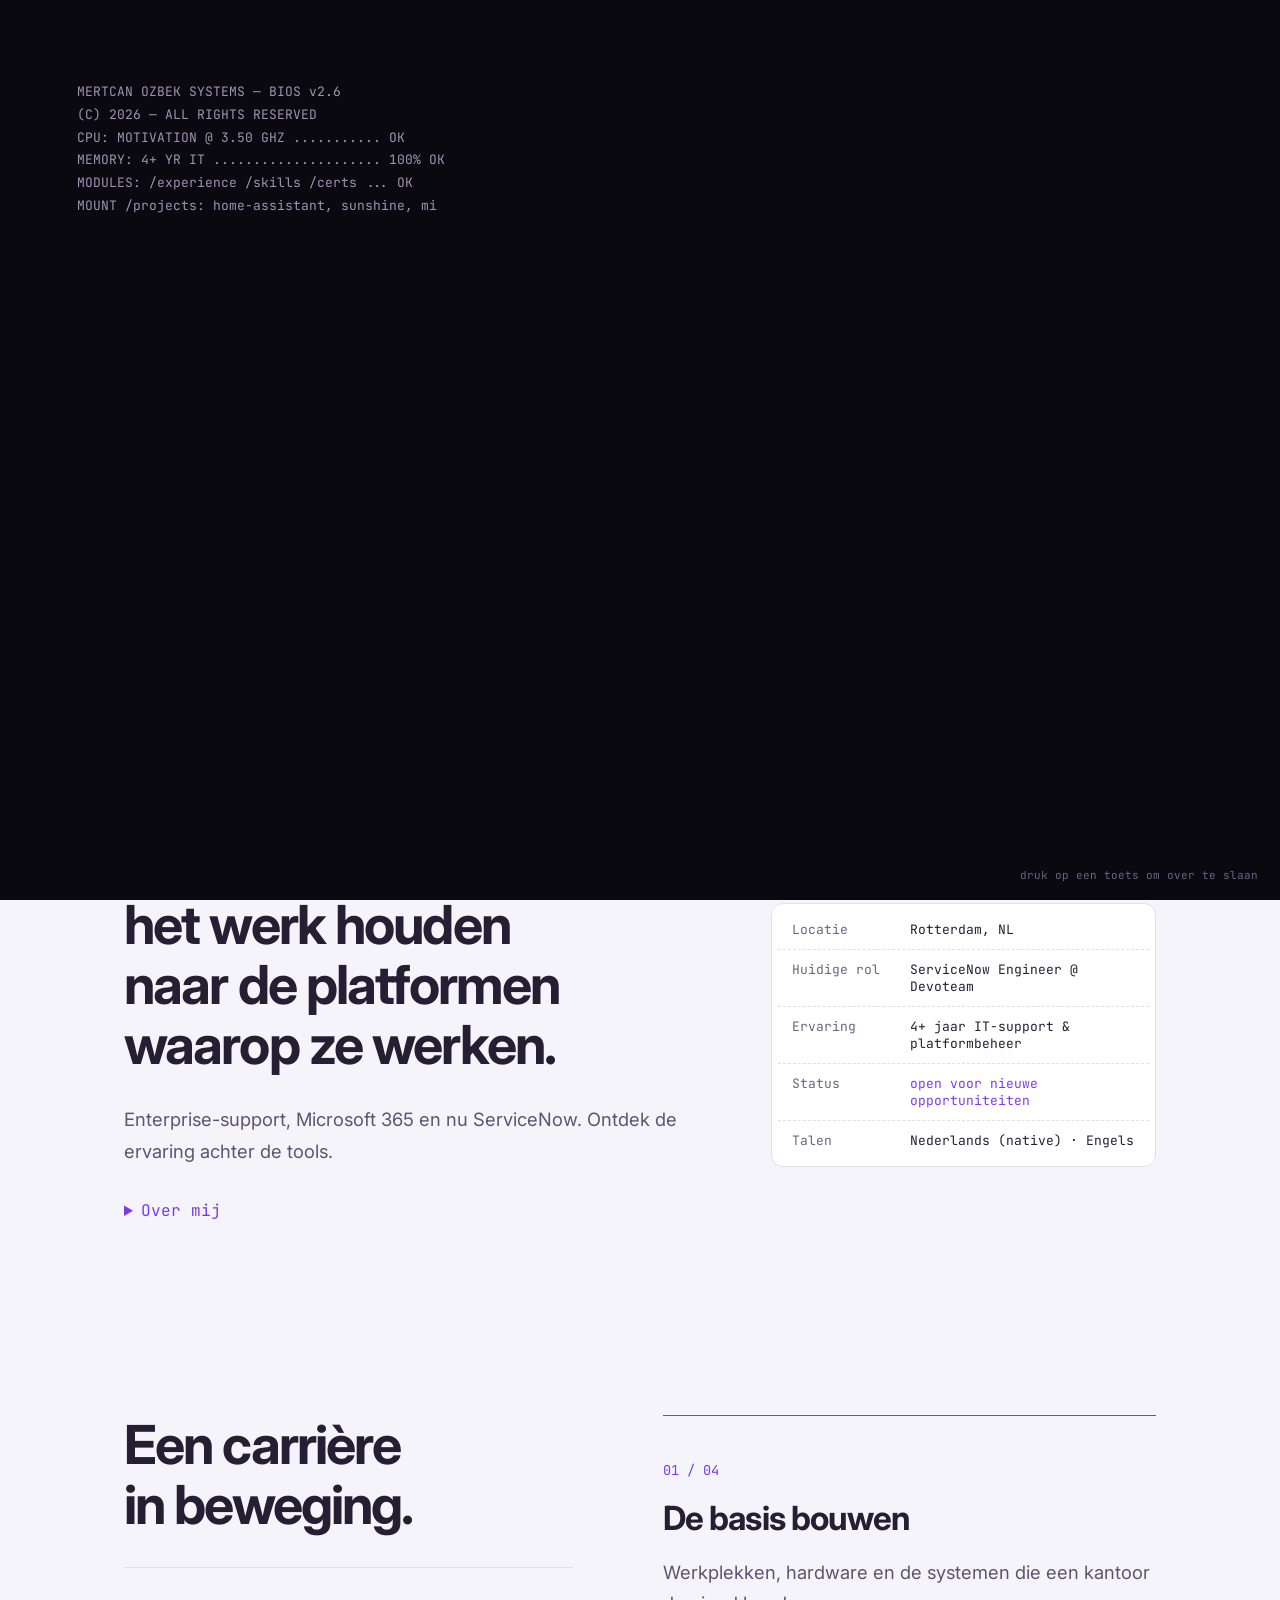
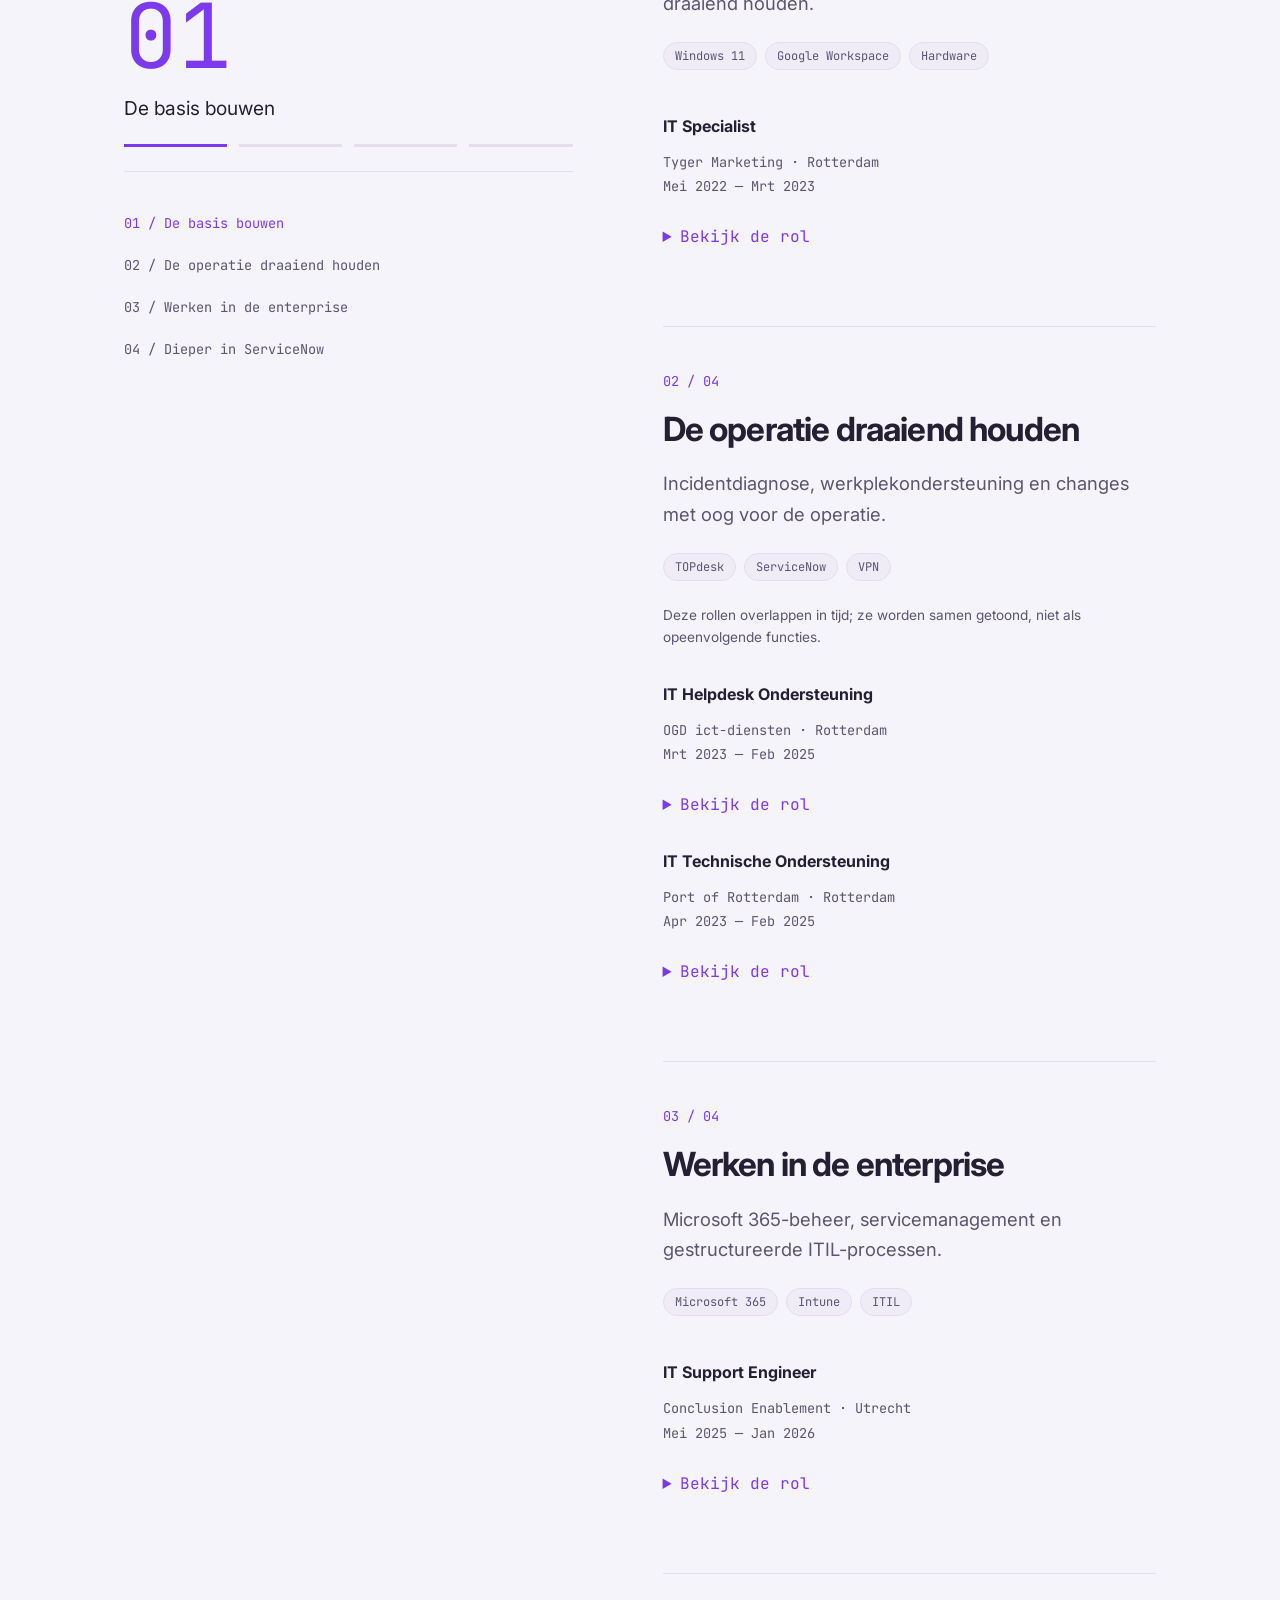
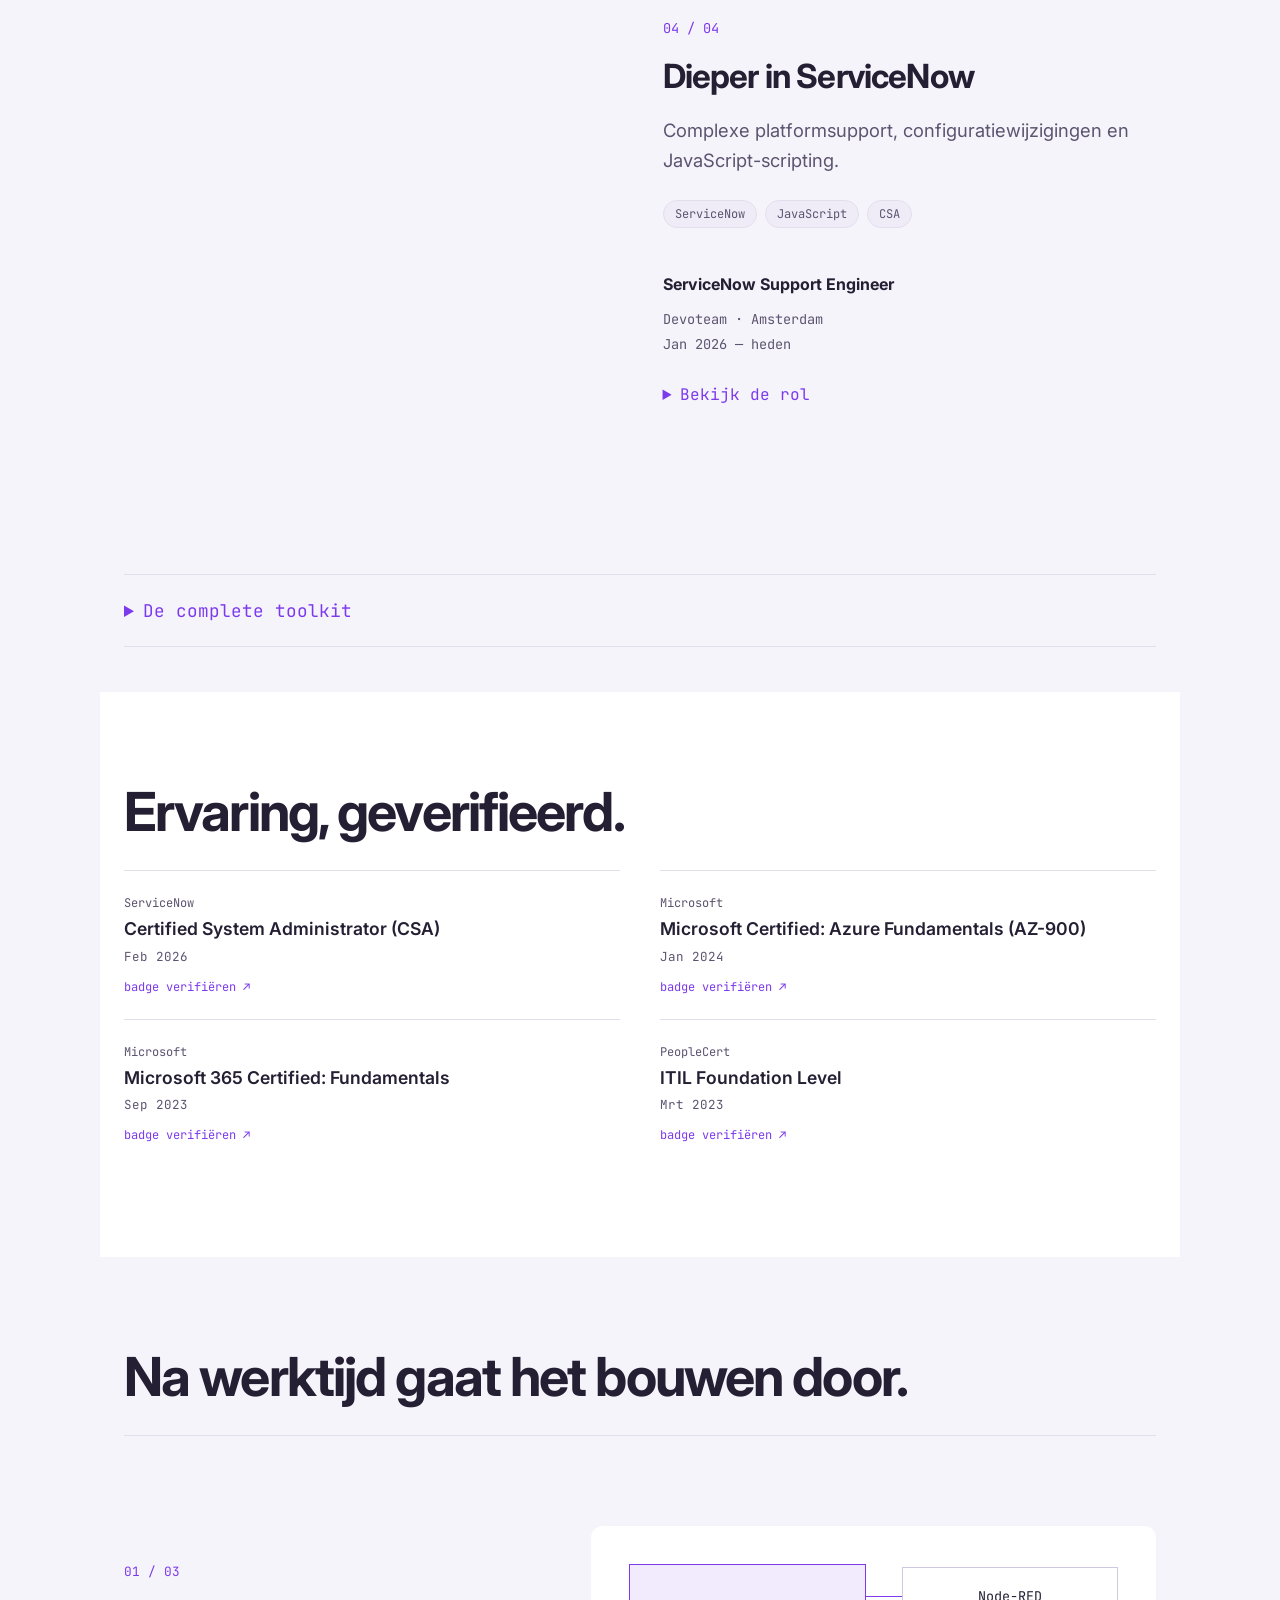
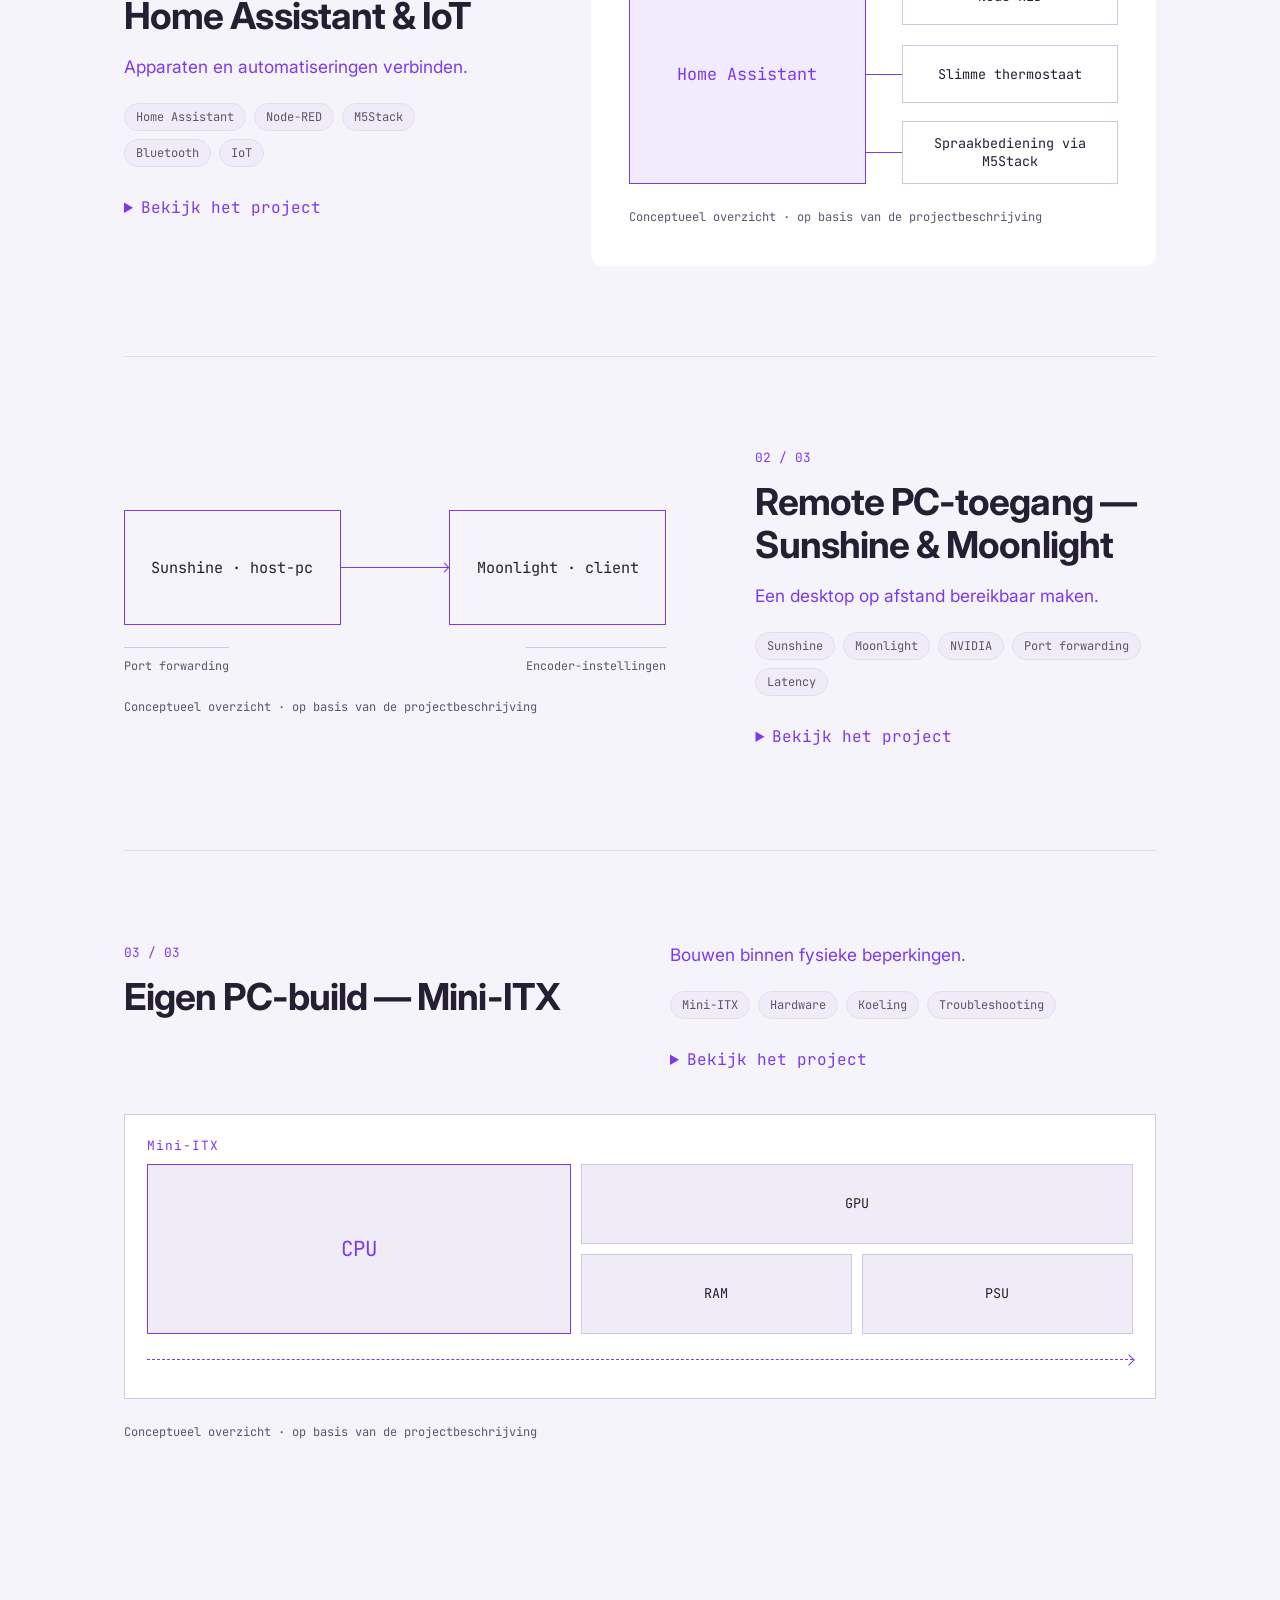
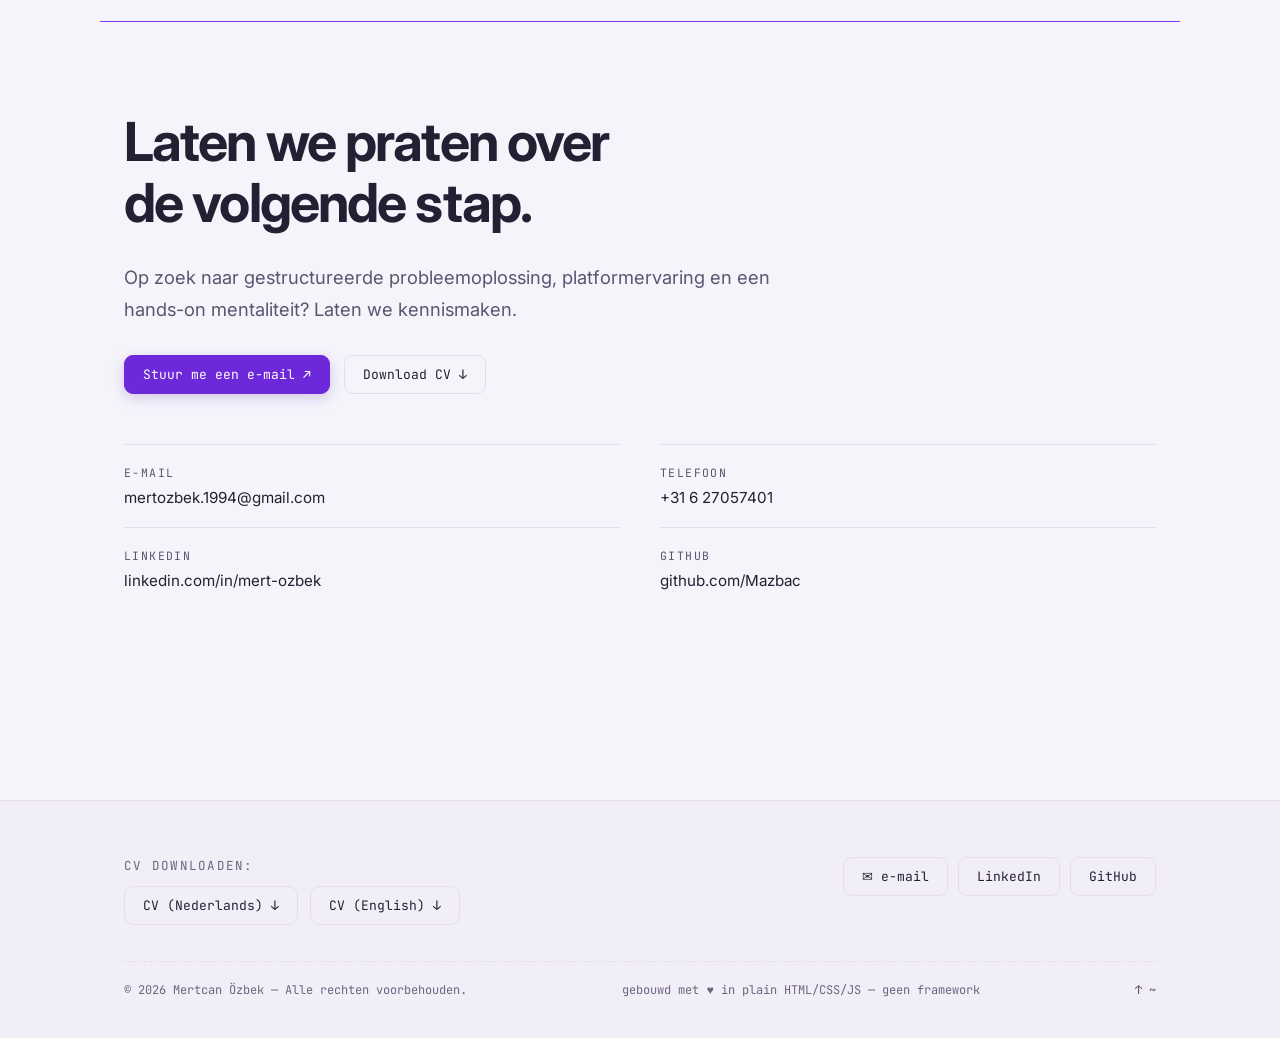
==== index.html @ 25288d9c "Add bilingual light and dark appearance toggle" ====
<!DOCTYPE html>
<html lang="nl">
<head>
  <meta charset="UTF-8">
  <meta name="viewport" content="width=device-width, initial-scale=1.0">
  <title>Mertcan Özbek — ICT Professional &amp; ServiceNow Engineer</title>
  <meta name="description" content="Portfolio van Mertcan Özbek: ICT professional met ervaring in enterprise Microsoft 365, ServiceNow en ITIL.">
  <meta name="theme-color" content="#0a0910">
  <script>
    (() => {
      let saved;
      try { saved = localStorage.getItem('portfolio-theme'); } catch (_) { /* storage may be unavailable */ }
      const media = window.matchMedia('(prefers-color-scheme: light)');
      const theme = saved === 'light' || saved === 'dark' ? saved : media.matches ? 'light' : 'dark';
      document.documentElement.dataset.theme = theme;
      document.querySelector('meta[name="theme-color"]').content = theme === 'light' ? '#f6f4fb' : '#0a0910';
    })();
  </script>
  <meta property="og:title" content="Mertcan Özbek — ICT Professional &amp; ServiceNow Engineer">
  <meta property="og:description" content="Portfolio van Mertcan Özbek: ICT professional met ervaring in enterprise Microsoft 365, ServiceNow en ITIL.">
  <meta property="og:type" content="website">
  <link rel="icon" href="data:image/svg+xml,%3Csvg xmlns='http://www.w3.org/2000/svg' viewBox='0 0 64 64'%3E%3Crect width='64' height='64' rx='12' fill='%230a0910'/%3E%3Ctext x='10' y='44' font-family='monospace' font-size='30' fill='%23a78bfa'%3E&gt;_%3C/text%3E%3C/svg%3E">
  <link rel="preconnect" href="https://fonts.googleapis.com">
  <link rel="preconnect" href="https://fonts.gstatic.com" crossorigin>
  <link href="https://fonts.googleapis.com/css2?family=Inter:wght@400;500;600;700;800&family=JetBrains+Mono:wght@400;500;700&display=swap" rel="stylesheet">
  <link rel="stylesheet" href="css/styles.css">
  <link rel="stylesheet" href="css/journey.css">
</head>
<body>

  <!-- boot sequence overlay -->
  <div class="boot" id="boot" aria-hidden="true">
    <div class="boot-inner">
      <div class="boot-log" id="bootLog"></div>
      <div class="boot-finale" id="bootFinale">
        <div class="boot-name">MERTCAN ÖZBEK</div>
        <div class="boot-granted">ACCESS GRANTED ✓</div>
      </div>
    </div>
    <div class="boot-skip" id="bootSkip"></div>
  </div>

  <!-- mobile menu overlay -->
  <div class="mobile-menu" id="mobileMenu" aria-hidden="true">
    <div class="mm-panel" role="dialog" aria-modal="true" aria-label="Menu">
      <nav class="mm-links" id="mmLinks"></nav>
    </div>
  </div>

  <canvas class="matrix-canvas" id="matrixCanvas" aria-hidden="true"></canvas>
  <div class="crt-overlay" aria-hidden="true"></div>

  <header class="nav" id="nav">
    <button class="menu-btn" id="menuBtn" type="button" aria-label="Menu" aria-expanded="false" aria-controls="mobileMenu">
      <span class="menu-icon" aria-hidden="true"><span class="mid"></span></span>
    </button>
    <a class="logo" href="#top"><span class="prompt">&gt;_</span><span class="logo-text">mertcan@portfolio</span></a>
    <nav class="nav-links" aria-label="Hoofdnavigatie">
      <a href="#about" data-i18n="nav.about"></a>
      <a href="#experience" data-i18n="nav.experience"></a>
      <a href="#skills" data-i18n="nav.skills"></a>
      <a href="#certifications" data-i18n="nav.certs"></a>
      <a href="#projects" data-i18n="nav.projects"></a>
      <a href="#contact" data-i18n="nav.contact"></a>
    </nav>
    <button class="lang-toggle" id="langToggle" type="button" aria-label="Wissel taal / Switch language">
      <span data-lang="nl">NL</span><span class="sep">/</span><span data-lang="en">EN</span>
    </button>
    <a class="btn nav-cv" href="cv/Mertcan-Ozbek-CV-NL.pdf" data-cv-auto download>
      <span data-i18n="nav.cv"></span>
    </a>
    <button class="theme-toggle" id="themeToggle" type="button" aria-label="Schakel naar lichte modus" aria-pressed="false" title="Schakel naar lichte modus">
      <svg class="theme-icon theme-sun" viewBox="0 0 24 24" fill="none" stroke="currentColor" stroke-width="1.8" stroke-linecap="round" stroke-linejoin="round" aria-hidden="true"><circle cx="12" cy="12" r="4"/><path d="M12 2v2m0 16v2M4.93 4.93l1.42 1.42m11.3 11.3 1.42 1.42M2 12h2m16 0h2M4.93 19.07l1.42-1.42m11.3-11.3 1.42-1.42"/></svg>
      <svg class="theme-icon theme-moon" viewBox="0 0 24 24" fill="none" stroke="currentColor" stroke-width="1.8" stroke-linecap="round" stroke-linejoin="round" aria-hidden="true"><path d="M20.5 13.1A8.5 8.5 0 0 1 10.9 3.5 8.5 8.5 0 1 0 20.5 13.1Z"/></svg>
    </button>
  </header>

  <main id="top">

    <!-- ================= HERO ================= -->
    <section class="hero" aria-label="Introductie">
      <div class="terminal">
        <div class="terminal-bar">
          <span class="dot red"></span>
          <span class="dot yellow"></span>
          <span class="dot green"></span>
          <span class="terminal-title">mertcan@portfolio: ~</span>
        </div>
        <div class="terminal-body" id="terminalBody">
          <div class="terminal-output" id="terminalOutput" role="log"></div>
          <div class="terminal-input-line">
            <span class="t-prompt">$</span>
            <input id="terminalInput" type="text" autocomplete="off" autocapitalize="off" spellcheck="false" aria-label="Terminal input" disabled>
          </div>
        </div>
      </div>

      <div class="hero-side">
        <figure class="photo-card">
          <img id="headshotImg" src="assets/headshot.jpg" alt="Portret van Mertcan Özbek">
          <figcaption>
            <span>~/assets/mertcan.jpg</span>
            <span class="t-accent">● online</span>
          </figcaption>
        </figure>
      </div>
    </section>

    <section class="hero-intro">
      <h1 class="glitch" data-text="Mertcan Özbek">Mertcan Özbek</h1>
      <p class="subtitle"><span id="typedRole"></span><span class="caret" aria-hidden="true">▌</span></p>
      <div class="hero-actions">
        <a class="btn btn-primary" href="cv/Mertcan-Ozbek-CV-NL.pdf" data-cv-auto download>
          <span data-i18n="hero.actions.cv"></span> ↓
        </a>
        <a class="btn" href="#contact"><span data-i18n="hero.actions.contact"></span></a>
        <a class="btn" href="https://www.linkedin.com/in/mert-ozbek" target="_blank" rel="noopener">LinkedIn</a>
        <a class="btn" href="https://github.com/Mazbac" target="_blank" rel="noopener">GitHub</a>
      </div>
    </section>

    <!-- ================= ABOUT ================= -->
    <section class="sec" id="about">
      <h2 class="sec-title">
        <span class="sec-num">01</span><span class="sec-slash">//</span>
        <span data-i18n="sec.about"></span>
      </h2>
      <div class="about-grid" id="aboutBody"></div>
    </section>

    <!-- ================= EXPERIENCE ================= -->
    <section class="sec" id="experience">
      <h2 class="sec-title">
        <span class="sec-num">02</span><span class="sec-slash">//</span>
        <span data-i18n="sec.experience"></span>
      </h2>
      <div class="timeline" id="timeline"></div>
    </section>

    <!-- ================= SKILLS ================= -->
    <section class="sec" id="skills">
      <h2 class="sec-title">
        <span class="sec-num">03</span><span class="sec-slash">//</span>
        <span data-i18n="sec.skills"></span>
      </h2>
      <div class="skills-grid" id="skillsGrid"></div>
    </section>

    <!-- ================= CERTIFICATIONS ================= -->
    <section class="sec" id="certifications">
      <h2 class="sec-title">
        <span class="sec-num">04</span><span class="sec-slash">//</span>
        <span data-i18n="sec.certs"></span>
      </h2>
      <div class="cert-grid" id="certGrid"></div>
    </section>

    <!-- ================= PROJECTS ================= -->
    <section class="sec" id="projects">
      <h2 class="sec-title">
        <span class="sec-num">05</span><span class="sec-slash">//</span>
        <span data-i18n="sec.projects"></span>
      </h2>
      <div class="project-grid" id="projectGrid"></div>
    </section>

    <!-- ================= CONTACT ================= -->
    <section class="sec" id="contact">
      <h2 class="sec-title">
        <span class="sec-num">06</span><span class="sec-slash">//</span>
        <span data-i18n="sec.contact"></span>
      </h2>
      <div class="contact-grid" id="contactGrid"></div>
    </section>

  </main>

  <!-- ================= FOOTER ================= -->
  <footer class="site">
    <div class="footer-inner">
      <div class="footer-top">
        <div class="cv-block">
          <p class="cv-title" data-i18n="footer.cvTitle"></p>
          <div class="cv-buttons">
            <a class="btn" href="cv/Mertcan-Ozbek-CV-NL.pdf" download><span data-i18n="footer.cvNl"></span> ↓</a>
            <a class="btn" href="cv/Mertcan-Ozbek-CV-EN.pdf" download><span data-i18n="footer.cvEn"></span> ↓</a>
          </div>
        </div>
        <div class="socials">
          <a class="btn" href="mailto:mertozbek.1994@gmail.com"><span data-i18n="footer.mail"></span></a>
          <a class="btn" href="https://www.linkedin.com/in/mert-ozbek" target="_blank" rel="noopener">LinkedIn</a>
          <a class="btn" href="https://github.com/Mazbac" target="_blank" rel="noopener">GitHub</a>
        </div>
      </div>
      <div class="footer-bottom">
        <span data-i18n="footer.rights"></span>
        <span data-i18n="footer.built"></span>
        <a class="to-top" href="#top">↑ ~</a>
      </div>
    </div>
  </footer>

  <noscript>
    <div class="noscript-message">
      Deze site vereist JavaScript om te tonen. Please enable JavaScript to view this site.
    </div>
  </noscript>

  <script src="js/content.js"></script>
  <script src="js/journey.js"></script>
  <script src="js/app.js"></script>
</body>
</html>
---- css/styles.css ----
/* ============================================================
   Portfolio — Mertcan Özbek
   Dark terminal aesthetic · violet accent · zero dependencies
   ============================================================ */

:root {
  --bg: #0a0910;
  --bg-soft: #0e0c17;
  --surface: #13101d;
  --surface-2: #181425;
  --border: #262038;
  --border-strong: #3a3054;
  --text: #e9e5f2;
  --muted: #9d94b3;
  --faint: #6b6380;
  --accent: #a78bfa;
  --accent-strong: #8b5cf6;
  --accent-soft: rgba(139, 92, 246, 0.14);
  --glow: 0 0 24px rgba(139, 92, 246, 0.35);
  --nav-bg: rgba(10, 9, 16, 0.72);
  --nav-bg-scrolled: rgba(10, 9, 16, 0.88);
  --menu-bg: rgba(12, 10, 20, 0.97);
  --footer-bg: rgba(14, 12, 23, 0.6);
  --ambient: rgba(139, 92, 246, 0.16);
  --selection-bg: rgba(139, 92, 246, 0.45);
  --selection-text: #fff;
  --scanline: rgba(0, 0, 0, 0.09);
  --vignette: rgba(0, 0, 0, 0.5);
  --matrix-trail: rgba(10, 9, 16, 0.12);
  --matrix-ink: rgba(167, 139, 250, 0.5);
  --on-accent: #fff;
  --finale-action: #7545db;
  --mono: 'JetBrains Mono', ui-monospace, SFMono-Regular, Consolas, monospace;
  --sans: 'Inter', system-ui, -apple-system, 'Segoe UI', sans-serif;
  --nav-h: 58px;
}

html[data-theme='dark'] { color-scheme: dark; }
html[data-theme='light'] {
  color-scheme: light;
  --bg: #f6f4fb;
  --bg-soft: #efecf7;
  --surface: #fff;
  --surface-2: #f2eff9;
  --border: #e3ddec;
  --border-strong: #cfc8e0;
  --text: #241f33;
  --muted: #5c5470;
  --faint: #6b6580;
  --accent: #7c3aed;
  --accent-strong: #6d28d9;
  --accent-soft: rgba(124, 58, 237, 0.1);
  --glow: 0 4px 16px rgba(90, 60, 170, 0.16);
  --nav-bg: rgba(246, 244, 251, 0.78);
  --nav-bg-scrolled: rgba(246, 244, 251, 0.92);
  --menu-bg: rgba(250, 249, 253, 0.98);
  --footer-bg: rgba(239, 236, 247, 0.7);
  --ambient: rgba(124, 58, 237, 0.1);
  --selection-bg: rgba(124, 58, 237, 0.22);
  --selection-text: #241f33;
  --scanline: rgba(36, 31, 51, 0.018);
  --vignette: rgba(90, 75, 130, 0.1);
  --matrix-trail: rgba(246, 244, 251, 0.14);
  --matrix-ink: rgba(109, 40, 217, 0.42);
  --finale-action: #6d28d9;
}

/* Only the consoles retain the original dark palette in light mode. */
html[data-theme='light'] .boot,
html[data-theme='light'] .terminal {
  color-scheme: dark;
  --bg: #0a0910;
  --bg-soft: #0e0c17;
  --surface: #13101d;
  --surface-2: #181425;
  --border: #262038;
  --border-strong: #3a3054;
  --text: #e9e5f2;
  --muted: #9d94b3;
  --faint: #6b6380;
  --accent: #a78bfa;
  --accent-strong: #8b5cf6;
  --accent-soft: rgba(139, 92, 246, 0.14);
}

html[data-theme='light'] .btn-primary { box-shadow: 0 4px 14px rgba(90, 60, 170, 0.24); }
@media (hover: hover) {
  html[data-theme='light'] .btn-primary:hover { box-shadow: 0 6px 20px rgba(90, 60, 170, 0.32); }
}
html[data-theme='light'] .photo-card { box-shadow: 0 18px 44px rgba(60, 45, 100, 0.14); }
html[data-theme='light'] .photo-card:hover { box-shadow: 0 20px 48px rgba(60, 45, 100, 0.2); }
html[data-theme='light'] .terminal { box-shadow: 0 24px 60px rgba(60, 45, 100, 0.2); }
html[data-theme='light'] .terminal-bar { background: rgba(24, 20, 37, 0.6); }
html[data-theme='light'] .terminal { background: rgba(19, 16, 29, 0.96); }
html[data-theme='light'] .matrix-canvas { opacity: 0.16; }
html[data-theme='light'] .crt-overlay { background: repeating-linear-gradient(0deg, var(--scanline) 0px, var(--scanline) 1px, transparent 1px, transparent 3px); }

* { box-sizing: border-box; }

html {
  scroll-behavior: smooth;
  scroll-padding-top: calc(var(--nav-h) + 18px);
  scrollbar-color: var(--border-strong) var(--bg);
}

body {
  margin: 0;
  font-family: var(--sans);
  color: var(--text);
  background:
    radial-gradient(1100px 520px at 72% -12%, var(--ambient), transparent 60%),
    var(--bg);
  background-attachment: fixed;
  -webkit-font-smoothing: antialiased;
}

::selection { background: var(--selection-bg); color: var(--selection-text); }

::-webkit-scrollbar { width: 10px; }
::-webkit-scrollbar-track { background: transparent; }
::-webkit-scrollbar-thumb { background: var(--border-strong); border-radius: 8px; }
::-webkit-scrollbar-thumb:hover { background: var(--accent-strong); }

a { color: var(--accent); }

/* ---------- ambient layers ---------- */

.matrix-canvas {
  position: fixed;
  inset: 0;
  z-index: 0;
  opacity: 0.10;
  pointer-events: none;
}

.crt-overlay {
  position: fixed;
  inset: 0;
  z-index: 80;
  pointer-events: none;
  background:
    repeating-linear-gradient(0deg,
       var(--scanline) 0px, var(--scanline) 1px,
      transparent 1px, transparent 3px),
     radial-gradient(ellipse at center, transparent 52%, var(--vignette) 100%);
}

main, footer.site { position: relative; z-index: 1; }

/* ---------- navigation ---------- */

.nav {
  position: fixed;
  top: 0; left: 0; right: 0;
  z-index: 100;
  height: var(--nav-h);
  display: flex;
  align-items: center;
  gap: 18px;
  padding: 0 24px;
  background: var(--nav-bg);
  backdrop-filter: blur(12px);
  -webkit-backdrop-filter: blur(12px);
  border-bottom: 1px solid transparent;
  transition: border-color 0.3s, background 0.3s;
}

.nav.scrolled {
  border-bottom-color: var(--border);
  background: var(--nav-bg-scrolled);
}

.logo {
  font-family: var(--mono);
  font-size: 14px;
  color: var(--text);
  text-decoration: none;
  white-space: nowrap;
}

.logo .prompt { color: var(--accent); margin-right: 8px; }

.nav-links {
  display: flex;
  gap: 4px;
  margin-left: auto;
}

.nav-links a {
  font-size: 13.5px;
  color: var(--muted);
  text-decoration: none;
  padding: 8px 12px;
  border-radius: 8px;
  transition: color 0.2s, background 0.2s;
}

@media (hover: hover) {
  .nav-links a:hover { color: var(--text); background: var(--surface); }
}

.lang-toggle {
  font-family: var(--mono);
  font-size: 12.5px;
  background: var(--surface);
  border: 1px solid var(--border);
  color: var(--muted);
  border-radius: 8px;
  padding: 6px 10px;
  cursor: pointer;
  display: flex;
  align-items: center;
  gap: 6px;
  transition: border-color 0.2s;
}

@media (hover: hover) {
  .lang-toggle:hover { border-color: var(--accent); }
}

.lang-toggle .sep { color: var(--faint); }

.lang-toggle span { transition: opacity 0.2s, color 0.2s; opacity: 0.5; }
.lang-toggle span.active { opacity: 1; color: var(--accent); }

.theme-toggle {
  flex: 0 0 44px;
  width: 44px;
  height: 44px;
  display: inline-flex;
  align-items: center;
  justify-content: center;
  padding: 0;
  border: 1px solid var(--border);
  border-radius: 8px;
  background: var(--surface);
  color: var(--accent);
  cursor: pointer;
  transition: background 0.2s, color 0.2s, border-color 0.2s;
}
.theme-toggle:hover { border-color: var(--accent); }
.theme-toggle:active { transform: scale(0.97); }
.theme-icon { width: 19px; height: 19px; }
html[data-theme='light'] .theme-sun,
html[data-theme='dark'] .theme-moon { display: none; }

.mm-theme {
  appearance: none;
  background: none;
  border: 0;
  border-bottom: 1px dashed var(--border);
  cursor: pointer;
  text-align: left;
  width: 100%;
}
.mm-theme .mm-mode { color: var(--accent); }

/* ---------- buttons ---------- */

.btn {
  font-family: var(--mono);
  font-size: 13px;
  padding: 10px 18px;
  border-radius: 9px;
  border: 1px solid var(--border);
  color: var(--text);
  background: transparent;
  text-decoration: none;
  display: inline-flex;
  align-items: center;
  gap: 8px;
  cursor: pointer;
  transition: color 0.2s, border-color 0.2s, transform 0.2s, box-shadow 0.2s, filter 0.2s;
}

@media (hover: hover) {
  .btn:hover {
    border-color: var(--accent);
    color: var(--accent);
    transform: translateY(-1px);
  }
}

.btn-primary {
  background: var(--accent-strong);
  border-color: var(--accent-strong);
  color: var(--on-accent);
  box-shadow: 0 4px 18px rgba(139, 92, 246, 0.35);
}

@media (hover: hover) {
  .btn-primary:hover {
    color: var(--on-accent);
    filter: brightness(1.12);
    box-shadow: 0 6px 26px rgba(139, 92, 246, 0.55);
  }
}

.nav-cv {
  padding: 7px 14px;
  font-size: 12.5px;
  background: var(--accent-strong);
  border-color: var(--accent-strong);
  color: var(--on-accent);
}

@media (hover: hover) {
  .nav-cv:hover {
    color: var(--on-accent);
    filter: brightness(1.12);
    box-shadow: var(--glow);
  }
}

/* press feedback for touch devices (hover is unavailable) */

.chip, .lang-toggle, .menu-btn, .to-top {
  transition: transform 0.15s ease, color 0.2s, border-color 0.2s;
}

.btn:active,
.nav-cv:active,
.lang-toggle:active,
.menu-btn:active,
.chip:active,
.skill-group:active,
.cert-card:active,
.project-card:active,
.contact-card:active {
  transform: scale(0.97);
  border-color: var(--accent);
}

.btn:active,
.nav-cv:active {
  box-shadow: 0 0 0 1px var(--accent), 0 0 18px rgba(167, 139, 250, 0.25);
}

.to-top:active { color: var(--accent); }

/* ---------- hero ---------- */

.hero {
  max-width: 1120px;
  margin: 0 auto;
  padding: calc(var(--nav-h) + 56px) 24px 8px;
  display: grid;
  grid-template-columns: minmax(0, 1.15fr) minmax(0, 0.85fr);
  gap: 36px;
  align-items: start;
}

/* terminal window */

.terminal {
  background: rgba(19, 16, 29, 0.88);
  color: var(--text);
  border: 1px solid var(--border);
  border-radius: 14px;
  overflow: hidden;
  box-shadow:
    0 24px 60px rgba(0, 0, 0, 0.5),
    0 0 48px rgba(139, 92, 246, 0.10);
}

.terminal-bar {
  display: flex;
  align-items: center;
  gap: 8px;
  padding: 12px 16px;
  border-bottom: 1px solid var(--border);
  background: rgba(24, 20, 37, 0.6);
}

.dot { width: 11px; height: 11px; border-radius: 50%; }
.dot.red { background: #ff5f57; }
.dot.yellow { background: #febc2e; }
.dot.green { background: #28c840; }

.terminal-title {
  margin: 0 auto;
  font-family: var(--mono);
  font-size: 12px;
  color: var(--faint);
}

.terminal-body {
  padding: 20px 22px;
  font-family: var(--mono);
  font-size: 13.5px;
  line-height: 1.65;
  min-height: 360px;
  max-height: 430px;
  overflow-y: auto;
  cursor: text;
}

.t-line {
  white-space: pre-wrap;
  word-break: break-word;
  margin: 0;
}

.t-prompt { color: var(--accent); margin-right: 8px; }
.t-cmd { color: var(--text); }
.t-out { color: var(--muted); }
.t-accent { color: var(--accent); }
.t-line.dim { color: var(--faint); }

.t-link {
  color: var(--accent);
  text-decoration: underline;
  text-underline-offset: 3px;
  cursor: pointer;
}

@media (hover: hover) {
  .t-link:hover { color: var(--text); }
}

.terminal-input-line {
  display: flex;
  align-items: center;
  margin-top: 2px;
  min-height: 1.7em;
}

.terminal-input-line input {
  flex: 1;
  min-width: 40px;
  background: transparent;
  border: none;
  outline: none;
  font: inherit;
  color: var(--text);
  caret-color: var(--accent);
  padding: 0;
}

.terminal-input-line input:disabled { visibility: hidden; }

/* photo card */

.hero-side { display: flex; justify-content: center; }

.photo-card {
  width: 100%;
  max-width: 380px;
  margin: 0;
  border: 1px solid var(--border);
  border-radius: 14px;
  overflow: hidden;
  background: var(--surface);
  box-shadow: 0 18px 48px rgba(0, 0, 0, 0.45);
  transition: box-shadow 0.3s, border-color 0.3s, transform 0.3s;
}

@media (hover: hover) {
  .photo-card:hover {
    border-color: var(--border-strong);
    box-shadow: var(--glow), 0 18px 48px rgba(0, 0, 0, 0.45);
    transform: translateY(-2px);
  }

  .photo-card:hover img { filter: saturate(1) contrast(1.05); }
}

.photo-card img {
  display: block;
  width: 100%;
  aspect-ratio: 1 / 1;
  object-fit: cover;
  filter: saturate(0.82) contrast(1.06);
  transition: filter 0.3s;
}

.photo-card figcaption {
  font-family: var(--mono);
  font-size: 12px;
  color: var(--faint);
  padding: 10px 14px;
  border-top: 1px solid var(--border);
  display: flex;
  justify-content: space-between;
  gap: 8px;
}

/* hero intro */

.hero-intro {
  max-width: 1120px;
  margin: 0 auto;
  padding: 44px 24px 0;
}

h1.glitch {
  font-size: clamp(2.1rem, 1.4rem + 2.2vw, 4.2rem);
  font-weight: 800;
  letter-spacing: -0.02em;
  margin: 0 0 10px;
  display: inline-block;
  position: relative;
}

.glitch::before,
.glitch::after {
  content: attr(data-text);
  position: absolute;
  inset: 0;
  opacity: 0;
  pointer-events: none;
}

@media (hover: hover) {
  .glitch:hover::before {
    opacity: 0.85;
    color: #e879f9;
    animation: glitch-a 0.45s steps(2, end) 1;
  }

  .glitch:hover::after {
    opacity: 0.85;
    color: #67e8f9;
    animation: glitch-b 0.45s steps(2, end) 1;
  }
}

/* idle glitch pulse — fires without hover (mobile + desktop) */
.glitch.glitch-pulse::before {
  opacity: 0.85;
  color: #e879f9;
  animation: glitch-a 0.45s steps(2, end) 1;
}

.glitch.glitch-pulse::after {
  opacity: 0.85;
  color: #67e8f9;
  animation: glitch-b 0.45s steps(2, end) 1;
}

@keyframes glitch-a {
  0%   { clip-path: inset(10% 0 70% 0); transform: translate(-3px, -1px); }
  50%  { clip-path: inset(50% 0 30% 0); transform: translate(3px, 1px); }
  100% { clip-path: inset(70% 0 10% 0); transform: translate(-1px, 0); }
}

@keyframes glitch-b {
  0%   { clip-path: inset(70% 0 10% 0); transform: translate(2px, 1px); }
  50%  { clip-path: inset(20% 0 60% 0); transform: translate(-2px, -1px); }
  100% { clip-path: inset(45% 0 40% 0); transform: translate(1px, 0); }
}

.subtitle {
  font-family: var(--mono);
  font-size: clamp(0.95rem, 2vw, 1.15rem);
  color: var(--accent);
  margin: 0 0 22px;
  min-height: 1.6em;
}

.caret {
  color: var(--accent);
  animation: blink 1.1s steps(2, start) infinite;
}

@keyframes blink { 50% { opacity: 0; } }

.hero-actions {
  display: flex;
  flex-wrap: wrap;
  gap: 12px;
}

/* ---------- sections ---------- */

.sec {
  max-width: 1080px;
  margin: 0 auto;
  padding: 84px 24px 0;
}

.sec-title {
  display: flex;
  align-items: baseline;
  gap: 12px;
  font-size: clamp(1.3rem, 1rem + 1.1vw, 1.9rem);
  font-weight: 700;
  letter-spacing: -0.01em;
  margin: 0 0 36px;
}

.sec-num {
  font-family: var(--mono);
  font-size: 1.05rem;
  color: var(--accent);
}

.sec-slash {
  font-family: var(--mono);
  color: var(--faint);
  font-weight: 400;
}

/* about */

.about-grid {
  display: grid;
  grid-template-columns: 1fr 340px;
  gap: 36px;
  align-items: start;
}

.about-text {
  color: var(--muted);
  line-height: 1.75;
  font-size: 1.02rem;
  margin: 0;
}

.facts {
  border: 1px solid var(--border);
  background: var(--surface);
  border-radius: 12px;
  padding: 6px;
  font-family: var(--mono);
  font-size: 13px;
}

.fact {
  display: flex;
  gap: 10px;
  padding: 11px 14px;
  border-bottom: 1px dashed var(--border);
}

.fact:last-child { border-bottom: 0; }

.fact .k { color: var(--faint); min-width: 108px; }
.fact .v { color: var(--text); }
.fact .v.accent { color: var(--accent); }

/* experience timeline */

.timeline { position: relative; }

.timeline::before {
  content: '';
  position: absolute;
  left: 6px;
  top: 8px;
  bottom: 8px;
  width: 2px;
  background: linear-gradient(var(--border-strong), var(--border) 60%, transparent);
}

.tl-item {
  position: relative;
  padding-left: 40px;
  padding-bottom: 42px;
}

.tl-item:last-child { padding-bottom: 0; }

.tl-dot {
  position: absolute;
  left: 0;
  top: 5px;
  width: 14px;
  height: 14px;
  border-radius: 50%;
  background: var(--bg);
  border: 2px solid var(--accent);
  box-shadow: 0 0 12px rgba(139, 92, 246, 0.55);
}

.tl-period {
  font-family: var(--mono);
  font-size: 12px;
  letter-spacing: 0.08em;
  color: var(--accent);
  text-transform: uppercase;
}

.tl-item h3 {
  font-size: 1.18rem;
  margin: 6px 0 2px;
  font-weight: 650;
}

.tl-company {
  font-family: var(--mono);
  font-size: 13px;
  color: var(--muted);
  margin-bottom: 12px;
}

.tl-company .co { color: var(--text); font-weight: 500; }

.tl-item ul {
  margin: 0;
  padding-left: 0;
  list-style: none;
}

.tl-item li {
  position: relative;
  padding-left: 18px;
  color: var(--muted);
  font-size: 0.95rem;
  line-height: 1.6;
  margin: 5px 0;
}

.tl-item li::before {
  content: '→';
  position: absolute;
  left: 0;
  color: var(--faint);
  font-family: var(--mono);
}

/* skills */

.skills-grid {
  display: grid;
  grid-template-columns: repeat(auto-fit, minmax(240px, 1fr));
  gap: 18px;
}

.skill-group {
  border: 1px solid var(--border);
  background: var(--surface);
  border-radius: 12px;
  padding: 20px;
  transition: border-color 0.25s, transform 0.25s, box-shadow 0.25s;
}

@media (hover: hover) {
  .skill-group:hover {
    border-color: var(--border-strong);
    transform: translateY(-2px);
    box-shadow: 0 10px 30px rgba(0, 0, 0, 0.35);
  }
}

.skill-group h3 {
  font-family: var(--mono);
  font-size: 12.5px;
  font-weight: 500;
  text-transform: uppercase;
  letter-spacing: 0.1em;
  color: var(--accent);
  margin: 0 0 14px;
}

.chips { display: flex; flex-wrap: wrap; gap: 8px; }

.chip {
  font-family: var(--mono);
  font-size: 12px;
  color: var(--muted);
  border: 1px solid var(--border);
  background: var(--bg-soft);
  padding: 5px 11px;
  border-radius: 999px;
  transition: color 0.2s, border-color 0.2s;
}

@media (hover: hover) {
  .chip:hover { color: var(--accent); border-color: var(--accent); }
}

/* certifications */

.cert-grid {
  display: grid;
  grid-template-columns: repeat(auto-fit, minmax(250px, 1fr));
  gap: 18px;
}

.cert-card {
  display: flex;
  flex-direction: column;
  gap: 6px;
  border: 1px solid var(--border);
  background: var(--surface);
  border-radius: 12px;
  padding: 20px;
  text-decoration: none;
  color: var(--text);
  transition: border-color 0.25s, transform 0.25s, box-shadow 0.25s;
}

@media (hover: hover) {
  .cert-card:hover {
    border-color: var(--accent);
    transform: translateY(-2px);
    box-shadow: var(--glow);
  }
}

.cert-issuer { font-family: var(--mono); font-size: 12px; color: var(--faint); }
.cert-name { font-size: 1rem; font-weight: 600; line-height: 1.4; }
.cert-date { font-family: var(--mono); font-size: 12.5px; color: var(--muted); margin-top: auto; }
.cert-verify { font-family: var(--mono); font-size: 12px; color: var(--accent); margin-top: 8px; }

/* projects */

.project-grid {
  display: grid;
  grid-template-columns: repeat(auto-fit, minmax(280px, 1fr));
  gap: 18px;
}

.project-card {
  display: flex;
  flex-direction: column;
  gap: 14px;
  border: 1px solid var(--border);
  background: var(--surface);
  border-radius: 12px;
  padding: 24px;
  transition: border-color 0.25s, transform 0.25s, box-shadow 0.25s;
}

@media (hover: hover) {
  .project-card:hover {
    border-color: var(--border-strong);
    transform: translateY(-2px);
    box-shadow: 0 14px 36px rgba(0, 0, 0, 0.4);
  }
}

.project-icon {
  width: 46px;
  height: 46px;
  border-radius: 10px;
  background: var(--accent-soft);
  border: 1px solid var(--border-strong);
  display: flex;
  align-items: center;
  justify-content: center;
  color: var(--accent);
}

.project-icon svg { width: 22px; height: 22px; }

.project-card h3 { font-size: 1.05rem; font-weight: 650; margin: 0; }

.project-text {
  color: var(--muted);
  font-size: 0.93rem;
  line-height: 1.65;
  margin: 0;
}

/* contact */

.contact-grid {
  display: grid;
  grid-template-columns: repeat(auto-fit, minmax(230px, 1fr));
  gap: 18px;
}

.contact-card {
  display: flex;
  flex-direction: column;
  gap: 8px;
  border: 1px solid var(--border);
  background: var(--surface);
  border-radius: 12px;
  padding: 20px;
  text-decoration: none;
  color: var(--text);
  transition: border-color 0.25s, transform 0.25s, box-shadow 0.25s;
}

@media (hover: hover) {
  .contact-card:hover {
    border-color: var(--accent);
    transform: translateY(-2px);
    box-shadow: var(--glow);
  }
}

.c-icon { font-family: var(--mono); font-size: 20px; color: var(--accent); }
.c-label {
  font-family: var(--mono);
  font-size: 11.5px;
  text-transform: uppercase;
  letter-spacing: 0.12em;
  color: var(--faint);
}
.c-value { font-size: 0.95rem; word-break: break-all; }

/* ---------- footer ---------- */

.site {
  margin-top: 100px;
  border-top: 1px solid var(--border);
  background: var(--footer-bg);
}

.footer-inner {
  max-width: 1080px;
  margin: 0 auto;
  padding: 56px 24px 40px;
}

.footer-top {
  display: flex;
  flex-wrap: wrap;
  gap: 28px;
  justify-content: space-between;
  align-items: flex-start;
  margin-bottom: 36px;
}

.cv-title {
  font-family: var(--mono);
  font-size: 12.5px;
  text-transform: uppercase;
  letter-spacing: 0.1em;
  color: var(--faint);
  margin: 0 0 12px;
}

.cv-buttons { display: flex; gap: 12px; flex-wrap: wrap; }

.socials { display: flex; gap: 10px; flex-wrap: wrap; }

.footer-bottom {
  display: flex;
  flex-wrap: wrap;
  gap: 12px;
  justify-content: space-between;
  font-family: var(--mono);
  font-size: 12px;
  color: var(--faint);
  border-top: 1px dashed var(--border);
  padding-top: 20px;
}

.to-top { color: var(--muted); text-decoration: none; }
@media (hover: hover) {
  .to-top:hover { color: var(--accent); }
}

/* ---------- reveal (decode on first view; JS-gated so content stays visible without JS) ---------- */

.reveal {
  transition: opacity 0.25s ease;
}

html.js .reveal {
  opacity: 0;
}

html.js .reveal.visible {
  opacity: 1;
}

/* ---------- responsive ---------- */

@media (max-width: 960px) {
  .hero {
    grid-template-columns: 1fr;
    padding-top: calc(var(--nav-h) + 40px);
  }

  .hero-side { order: -1; }
  .photo-card { max-width: 280px; }
  .terminal-body { min-height: 320px; }

  .about-grid { grid-template-columns: 1fr; }
  .facts { max-width: 420px; }
}

@media (max-width: 960px) {
  .nav-links { display: none; }
  header .menu-btn { display: inline-flex; }
  body .mobile-menu { display: block; }
  .btn, .lang-toggle { min-height: 44px; }
  /* split the bar: [burger + logo] left, [NL/EN + CV + theme] right */
  .lang-toggle { margin-left: auto; }
}

@media (max-width: 760px) {
  .logo { font-size: 13px; }
}

@media (max-width: 560px) {
  .hero {
    padding-top: calc(var(--nav-h) + 20px);
    gap: 20px;
  }
  .photo-card { max-width: 200px; }
  .photo-card figcaption span:first-child { display: none; }
  .terminal-body { min-height: 250px; max-height: 250px; }
  .hero-intro { padding-top: 20px; }
}

/* The extra theme control needs the compact band until the full logo fits. */
@media (max-width: 500px) {
  .nav { padding: 0 16px; gap: 10px; }
  .logo .logo-text { display: none; }
}

/* ---------- reduced motion ---------- */

@media (prefers-reduced-motion: reduce) {
  html { scroll-behavior: auto; }

  .glitch::before, .glitch::after { display: none; }
  .caret { animation: none; }

  html.js .reveal {
    opacity: 1;
    transition: none;
  }

  .boot-skip { animation: none; }
}

/* ---------- boot sequence ---------- */

.boot {
  position: fixed;
  inset: 0;
  z-index: 200;
  background: var(--bg);
  color: var(--text);
  font-family: var(--mono);
  overflow: hidden;
  transition: transform 0.45s ease-in, opacity 0.45s ease-in;
}

.boot.done {
  transform: translateY(-100%);
  opacity: 0.3;
}

.boot-inner {
  position: relative;
  height: 100%;
  display: flex;
  flex-direction: column;
  justify-content: flex-start;
  padding: max(44px, 9vh) clamp(20px, 6vw, 90px) 0;
}

.boot-log {
  font-size: 13px;
  line-height: 1.75;
  color: var(--muted);
}

.boot-log .b-line {
  white-space: pre;
}

.boot-log .b-accent {
  color: var(--accent);
}

.boot-finale {
  position: absolute;
  inset: 0;
  display: flex;
  flex-direction: column;
  align-items: center;
  justify-content: center;
  gap: 12px;
  opacity: 0;
  transition: opacity 0.25s ease;
}

.boot-finale.show {
  opacity: 1;
}

.boot-name {
  font-family: var(--sans);
  font-weight: 800;
  font-size: clamp(2.4rem, 8vw, 5rem);
  letter-spacing: 0.04em;
  color: var(--text);
  text-align: center;
  padding: 0 16px;
}

.boot-granted {
  color: var(--accent);
  font-size: clamp(0.85rem, 2vw, 1.05rem);
  letter-spacing: 0.35em;
  text-transform: uppercase;
}

.boot-skip {
  position: absolute;
  bottom: 18px;
  right: 22px;
  font-size: 11px;
  color: var(--faint);
  animation: blink 1.6s steps(2, start) infinite;
}

/* ---------- mobile menu ---------- */

body.menu-locked {
  overflow: hidden;
}

.menu-btn {
  display: none;
  align-items: center;
  justify-content: center;
  width: 44px;
  height: 44px;
  background: none;
  border: 1px solid var(--border);
  border-radius: 8px;
  cursor: pointer;
  padding: 0;
  transition: border-color 0.2s;
}

@media (hover: hover) {
  .menu-btn:hover {
    border-color: var(--accent);
  }
}

.menu-icon {
  position: relative;
  width: 18px;
  height: 12px;
  display: block;
}

.menu-icon::before,
.menu-icon::after,
.menu-icon .mid {
  content: '';
  position: absolute;
  left: 0;
  width: 100%;
  height: 2px;
  background: var(--text);
  border-radius: 2px;
  transition: transform 0.25s ease, opacity 0.25s ease;
}

.menu-icon::before { top: 0; }
.menu-icon .mid { top: 5px; }
.menu-icon::after { top: 10px; }

.menu-btn[aria-expanded="true"] .menu-icon::before {
  transform: translateY(5px) rotate(45deg);
}

.menu-btn[aria-expanded="true"] .menu-icon .mid {
  opacity: 0;
}

.menu-btn[aria-expanded="true"] .menu-icon::after {
  transform: translateY(-5px) rotate(-45deg);
}

.mobile-menu {
  position: fixed;
  inset: 0;
  z-index: 150;
  display: none;
  visibility: hidden;
}

.mobile-menu.open {
  visibility: visible;
}

.mm-panel {
  position: absolute;
  inset: 0;
  display: flex;
  flex-direction: column;
  justify-content: center;
  padding: 90px 30px 48px;
  background: var(--menu-bg);
  backdrop-filter: blur(10px);
  -webkit-backdrop-filter: blur(10px);
  opacity: 0;
  transform: translateY(-10px);
  transition: opacity 0.28s ease, transform 0.28s ease;
}

.mobile-menu.open .mm-panel {
  opacity: 1;
  transform: none;
}

/* while the menu is open the nav (with its burger/× button) floats above the overlay,
   so the close control stays exactly where the hamburger is */
body.menu-locked .nav {
  z-index: 200;
}

.mm-links {
  display: flex;
  flex-direction: column;
}

.mm-link {
  display: flex;
  align-items: baseline;
  gap: 12px;
  font-family: var(--mono);
  font-size: 19px;
  color: var(--muted);
  text-decoration: none;
  padding: 14px 4px;
  border-bottom: 1px dashed var(--border);
  transition: color 0.2s;
}

.mm-link .mm-prompt {
  color: var(--accent);
}

@media (hover: hover) {
  .mm-link:hover { color: var(--text); }
}

.mm-link:active {
  color: var(--text);
}

.noscript-message {
  position: fixed; bottom: 16px; left: 16px; right: 16px; z-index: 200;
  background: var(--surface); color: var(--text); border: 1px solid var(--accent);
  padding: 14px 18px; font-family: var(--mono); border-radius: 10px;
}

/* Color fades only after a user-initiated switch, never during initial paint. */
html.theme-switching body,
html.theme-switching .nav,
html.theme-switching .mm-panel,
html.theme-switching .theme-toggle,
html.theme-switching .photo-card,
html.theme-switching .chip,
html.theme-switching .system-node,
html.theme-switching .project-visual,
html.theme-switching .chassis,
html.theme-switching .part,
html.theme-switching .facts,
html.theme-switching .crt-overlay,
html.theme-switching #certifications,
html.theme-switching .site {
  transition: background-color 0.2s, color 0.2s, border-color 0.2s;
}

@media (prefers-reduced-motion: reduce) {
  html.theme-switching body,
  html.theme-switching .nav,
  html.theme-switching .mm-panel,
  html.theme-switching .theme-toggle,
  html.theme-switching .photo-card,
  html.theme-switching .chip,
  html.theme-switching .project-visual,
  html.theme-switching .chassis,
  html.theme-switching .part,
  html.theme-switching .facts,
  html.theme-switching .crt-overlay,
  html.theme-switching #certifications,
  html.theme-switching .site { transition: none; }
}
---- css/journey.css ----
/* A single narrative rhythm inside the existing terminal identity. */
[hidden] { display: none !important; }
.journey-opening h2, .journey-title, .career-stage h2, .contact-finale h2 {
  font-size: clamp(2rem, 4.2vw, 4rem); line-height: 1.12; font-weight: 700;
  letter-spacing: -.035em; text-wrap: balance; margin: 0 0 28px;
}
.sec { padding-top: 90px; padding-bottom: 90px; }
.journey-opening > p, .contact-finale > p { font-size: 1.15rem; color: var(--muted); max-width: 55ch; line-height: 1.75; }
.about-grid { grid-template-columns: 1.5fr 1fr; gap: 70px; align-items: center; }
details { color: var(--muted); }
summary { cursor: pointer; color: var(--accent); font-family: var(--mono); padding: 14px 0; min-height: 44px; }
details[open] summary { margin-bottom: 12px; }
details p, details li { line-height: 1.75; }
summary:focus-visible, a:focus-visible, button:focus-visible { outline: 2px solid var(--accent); outline-offset: 5px; }
#timeline { display: grid; grid-template-columns: 1fr 1.1fr; gap: 90px; position: relative; }
.timeline::before { display: none; }
.career-stage { position: sticky; top: 105px; align-self: start; }
.career-orbit { margin: 32px 0; padding: 24px 0; border-block: 1px solid var(--border); }
.orbit-index { display: block; color: var(--accent); font-family: var(--mono); font-size: clamp(4rem, 7vw, 6rem); line-height: 1; font-variant-numeric: tabular-nums; }
.orbit-name { display: block; margin-top: 14px; font-size: 1.2rem; }
.orbit-track { display: flex; gap: 12px; margin-top: 24px; }
.orbit-track i { height: 3px; flex: 1; background: var(--border); }
.career-stage[style*="--phase: 0"] .orbit-track i:nth-child(1),
.career-stage[style*="--phase: 1"] .orbit-track i:nth-child(-n+2),
.career-stage[style*="--phase: 2"] .orbit-track i:nth-child(-n+3),
.career-stage[style*="--phase: 3"] .orbit-track i { background: var(--accent); }
.phase-jumps { display: grid; gap: 4px; }
.phase-jumps a { padding: 10px 0; font: .85rem var(--mono); color: var(--muted); text-decoration: none; }
.phase-jumps a.is-current { color: var(--accent); }
.career-phase { min-height: 55vh; padding: 45px 0 65px; border-top: 1px solid var(--border); scroll-margin-top: 95px; }
.overlap-note { color: var(--muted); font-size: .85rem; line-height: 1.6; }
.phase-number { font: .85rem var(--mono); color: var(--accent); margin-bottom: 20px; }
.career-phase h3 { font-size: clamp(1.7rem, 2.6vw, 2.8rem); letter-spacing: -.025em; line-height: 1.15; margin: 0 0 20px; }
.phase-summary { font-size: 1.15rem; line-height: 1.65; color: var(--muted); }
.career-phase .chips { margin: 24px 0; }
.career-role { padding-top: 22px; }
.career-role h4 { font-size: 1rem; margin: 0 0 10px; }
.role-meta { font: .85rem/1.8 var(--mono); color: var(--muted); }
.career-role ul { padding-left: 22px; }
#skills { padding-top: 0; padding-bottom: 45px; }
#skillsGrid { display: block; }
.toolkit { border-block: 1px solid var(--border); }
.toolkit > summary { font-size: 1.1rem; padding: 24px 0; }
.toolkit-body { display: grid; grid-template-columns: 1fr 1fr; gap: 24px; padding-bottom: 24px; }
.toolkit .skill-group { background: none; border: none; padding: 0; }
#certifications { background: var(--surface); }
.cert-grid { display: grid; grid-template-columns: 1fr 1fr; gap: 0 40px; }
.cert-card { background: none; border: 0; border-radius: 0; border-top: 1px solid var(--border); padding: 24px 0; box-shadow: none; }
.cert-name { font-size: 1.1rem; }
#projectGrid { display: block; }
.workbench-project { border-top: 1px solid var(--border); padding: clamp(52px, 7vw, 100px) 0; }
.workbench-project > *, .career-chapters, .project-notes, .journey-opening { min-width: 0; }
.project-notes h3 { font-size: clamp(1.65rem, 2.9vw, 2.8rem); line-height: 1.16; letter-spacing: -.025em; margin: 14px 0 16px; text-wrap: balance; }
.project-index { font: .8rem var(--mono); color: var(--accent); font-variant-numeric: tabular-nums; }
.project-hook { color: var(--accent); font-size: 1.08rem; line-height: 1.6; margin: 0 0 22px; }
.project-notes .project-text { max-width: 65ch; line-height: 1.8; }
.career-phase h3, .cert-name, .diagram-item { overflow-wrap: anywhere; }
.career-phase .chip, .project-notes .chip { max-width: 100%; overflow-wrap: anywhere; }
.project-notes details { margin-top: 16px; }
.project-visual { font-family: var(--mono); color: var(--text); }
.diagram-caption { font: .75rem/1.6 var(--mono); color: var(--muted); margin: 24px 0 0; }

/* Automation: a hub with three real integrations, not a linear list. */
.workbench-0 { display: grid; grid-template-columns: minmax(230px, .8fr) minmax(0, 1.2fr); gap: clamp(36px, 7vw, 100px); align-items: center; }
.workbench-0 .project-notes { max-width: 36ch; }
.automation-map { background: var(--surface); padding: clamp(20px, 3vw, 42px); border-radius: 12px; }
.automation-nodes { display: grid; grid-template-columns: minmax(0, 1.1fr) 36px minmax(0, 1fr); grid-template-rows: repeat(3, minmax(64px, auto)); gap: 14px 0; align-items: center; }
.diagram-item { display: flex; align-items: center; justify-content: center; min-height: 58px; padding: 12px; font-size: .84rem; line-height: 1.4; text-align: center; border: 1px solid var(--border-strong); }
.automation-core { grid-column: 1; grid-row: 1 / 4; height: 100%; font-size: 1.05rem; color: var(--accent); border-color: var(--accent); background: var(--accent-soft); }
.automation-branch { grid-column: 3; position: relative; }
.automation-branch::before { content: ''; position: absolute; width: 36px; height: 1px; left: -37px; top: 50%; background: var(--accent); }
.branch-one { grid-row: 1; }.branch-two { grid-row: 2; }.branch-three { grid-row: 3; }

/* Remote access: a horizontal transmission path with configuration as annotations. */
.workbench-1 { display: grid; grid-template-columns: minmax(0, 1.15fr) minmax(250px, .85fr); gap: clamp(36px, 7vw, 100px); align-items: center; }
.workbench-1 .project-notes { grid-column: 2; grid-row: 1; }
.remote-route { grid-column: 1; grid-row: 1; padding: 30px 0 10px; }
.route-nodes { display: grid; grid-template-columns: minmax(0, 1fr) minmax(30px, .5fr) minmax(0, 1fr); align-items: center; }
.route-nodes .diagram-item { min-height: 115px; border-color: var(--accent); font-size: .95rem; }
.route-line { height: 1px; background: var(--accent); position: relative; }
.route-line i { position: absolute; right: 1px; top: -3px; width: 7px; height: 7px; border-right: 1px solid var(--accent); border-top: 1px solid var(--accent); transform: rotate(45deg); }
.route-meta { display: flex; justify-content: space-between; gap: 12px; margin-top: 22px; font-size: .74rem; color: var(--muted); }
.route-meta span { padding-top: 10px; border-top: 1px solid var(--border-strong); }

/* Hardware: a full-width technical spread, not another alternating pair. */
.workbench-2 { display: grid; gap: 30px; }
.workbench-2 .project-notes { display: grid; grid-template-columns: minmax(0, 1fr) minmax(0, 1fr); column-gap: 60px; align-items: start; }
.workbench-2 .project-heading, .workbench-2 .project-supporting { min-width: 0; }
.workbench-2 .project-supporting .project-hook { margin-top: 0; }
.build-board { width: 100%; }
.chassis { border: 1px solid var(--border-strong); padding: 22px; display: grid; grid-template-columns: 1.25fr .8fr .8fr; grid-template-rows: auto 80px 80px 32px; gap: 10px; background: var(--surface); }
.chassis-title { grid-column: 1 / -1; font: .8rem var(--mono); color: var(--accent); letter-spacing: .08em; }
.part { background: var(--bg-soft); min-height: 0; }
.part-0 { grid-column: 1; grid-row: 2 / 4; border-color: var(--accent); color: var(--accent); font-size: 1.3rem; }
.part-1 { grid-column: 2 / 4; grid-row: 2; }
.part-2 { grid-column: 2; grid-row: 3; }
.part-3 { grid-column: 3; grid-row: 3; }
.airflow { grid-column: 1 / -1; grid-row: 4; display: block; border-top: 1px dashed var(--accent); position: relative; margin-top: 15px; }
.airflow::after { content: ''; position: absolute; right: 0; top: -4px; width: 7px; height: 7px; border-top: 1px solid var(--accent); border-right: 1px solid var(--accent); transform: rotate(45deg); }
#contactGrid { display: block; }
#contact { border-top: 1px solid var(--accent); }
.contact-finale h2 { max-width: 16ch; }
.finale-actions { display: flex; flex-wrap: wrap; gap: 14px; margin: 30px 0 50px; }
.contact-directory { display: grid; grid-template-columns: 1fr 1fr; gap: 0 40px; }
.contact-directory .contact-card { background: none; border: none; border-radius: 0; border-top: 1px solid var(--border); padding: 20px 0; }
.contact-directory .c-icon { display: none; }
@media (min-width: 961px) and (prefers-reduced-motion: no-preference) {
  .career-orbit { transition: color .3s ease-out; }
  .career-phase { transition: border-color .4s ease-out; }
  .career-phase.is-current, .career-phase:focus-within { border-color: var(--accent); }
}
@media (max-width: 960px) {
  .sec { padding-top: 60px; padding-bottom: 60px; }
  .about-grid, #timeline { grid-template-columns: 1fr; gap: 32px; }
  .career-stage { position: static; }
  .career-orbit { display: none; }
  .phase-jumps { grid-template-columns: 1fr 1fr; gap: 10px; }
  .phase-jumps a { font-size: .75rem; }
  .career-phase { min-height: 0; padding: 32px 0 40px; }
  .workbench-project { gap: 32px; }
  .journey-opening h2, .journey-title, .career-stage h2, .contact-finale h2 { margin-bottom: 24px; }
}
@media (max-width: 560px) {
  .sec { padding-top: 48px; padding-bottom: 48px; }
  .toolkit-body, .cert-grid, .workbench-project, .contact-directory { grid-template-columns: 1fr; }
  .workbench-project { padding: 42px 0; gap: 25px; }
  .workbench-1 .project-notes { grid-column: 1; grid-row: 1; }
  .remote-route { grid-column: 1; grid-row: 2; }
  .workbench-2 .project-notes { display: block; }
  .automation-map { padding: 18px; }
  .automation-nodes { grid-template-columns: minmax(0, 1fr) 18px minmax(0, 1.15fr); gap: 8px 0; }
  .automation-branch::before { width: 18px; left: -19px; }
  .diagram-item { padding: 9px 5px; font-size: .78rem; min-height: 56px; }
  .automation-core { font-size: .85rem; }
  .route-nodes .diagram-item { min-height: 85px; font-size: .78rem; }
  .route-meta { font-size: .75rem; }
  .chassis { padding: 14px; grid-template-rows: auto 65px 65px 28px; gap: 6px; }
  .part-0 { font-size: 1rem; }
  .journey-opening > p, .phase-summary { font-size: 1rem; }
  .career-phase { padding: 26px 0 30px; }
  .career-phase .chips { margin: 16px 0; }
  .career-role { padding-top: 14px; }
  .contact-directory .c-value { overflow-wrap: anywhere; }
}
.cert-issuer, .contact-directory .c-label { color: var(--muted); }
.finale-actions .btn-primary { background: var(--finale-action); border-color: var(--finale-action); color: var(--on-accent); }
@media (hover: hover) {
  .cert-card:hover, .contact-directory .contact-card:hover { box-shadow: none; transform: none; color: var(--accent); }
}
@media (prefers-reduced-motion: reduce) {
  .career-stage { position: static; }
  .career-phase { min-height: 0; opacity: 1; }
}
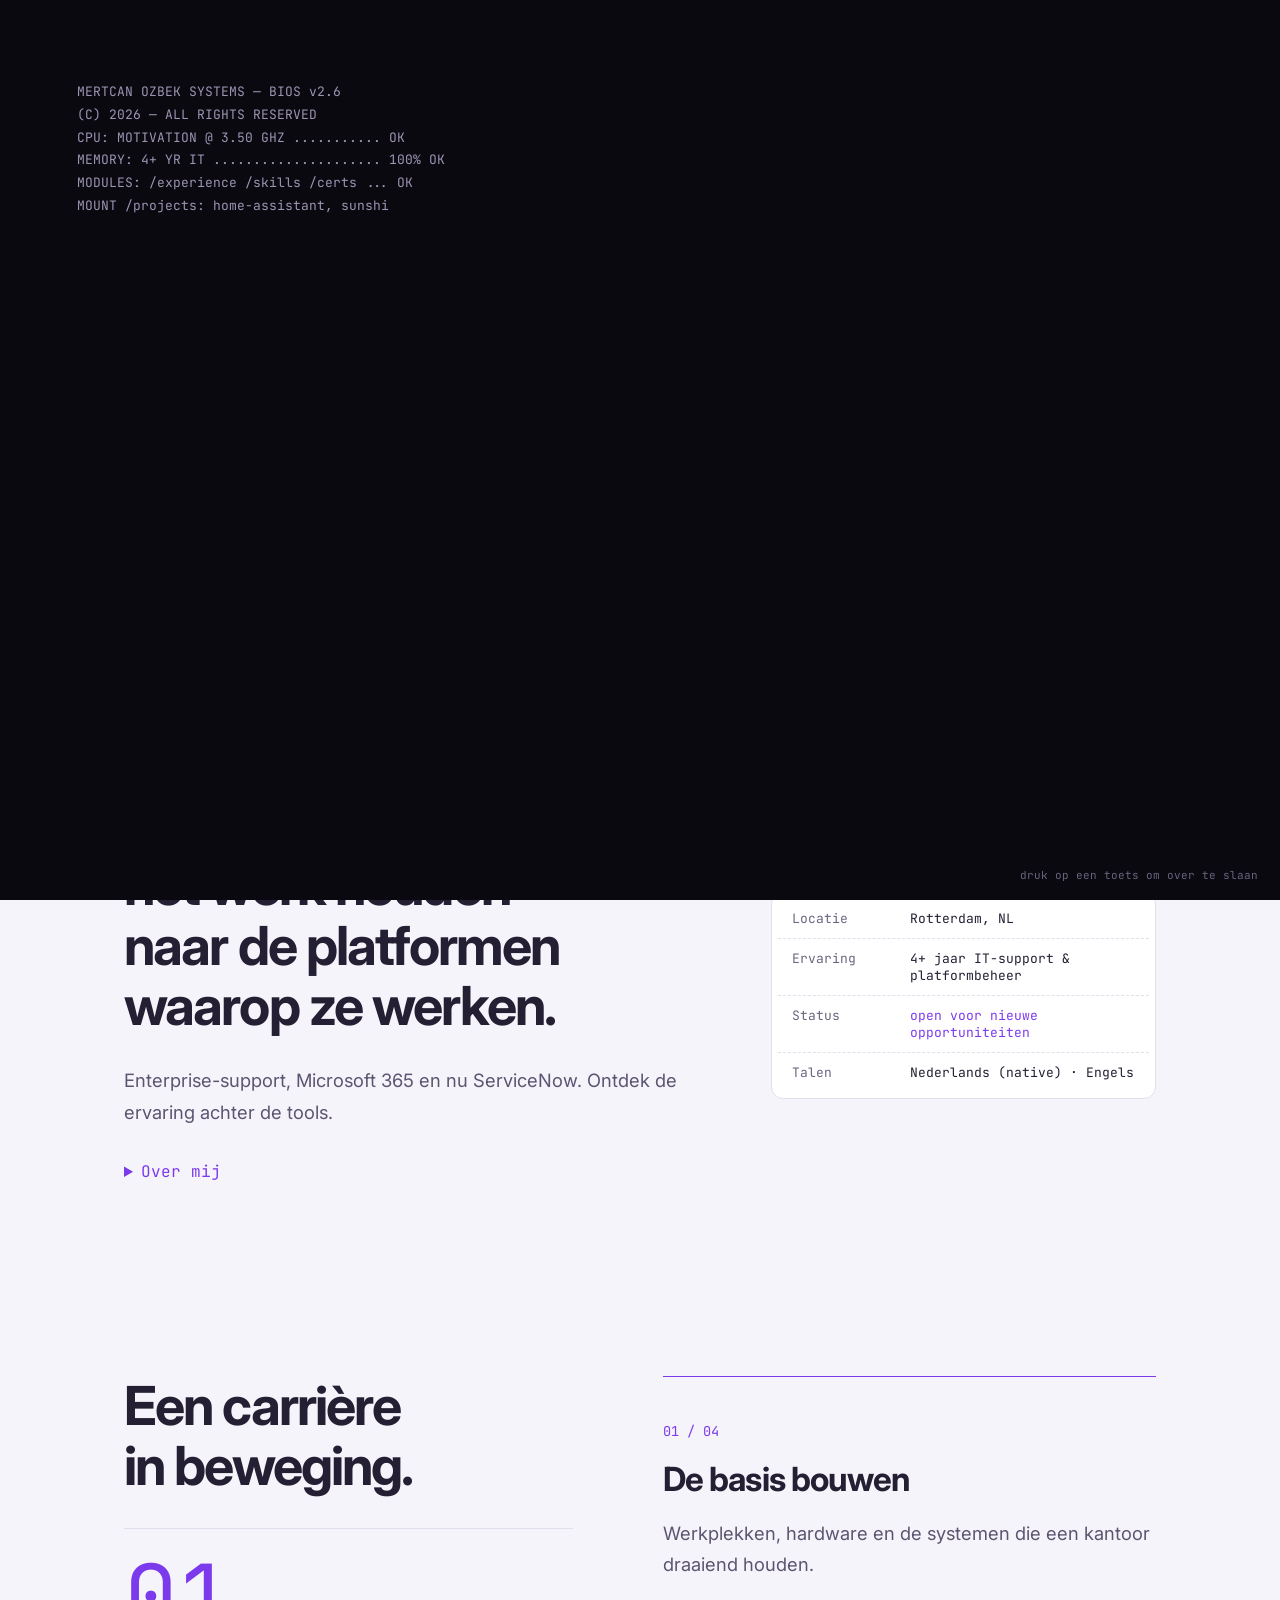
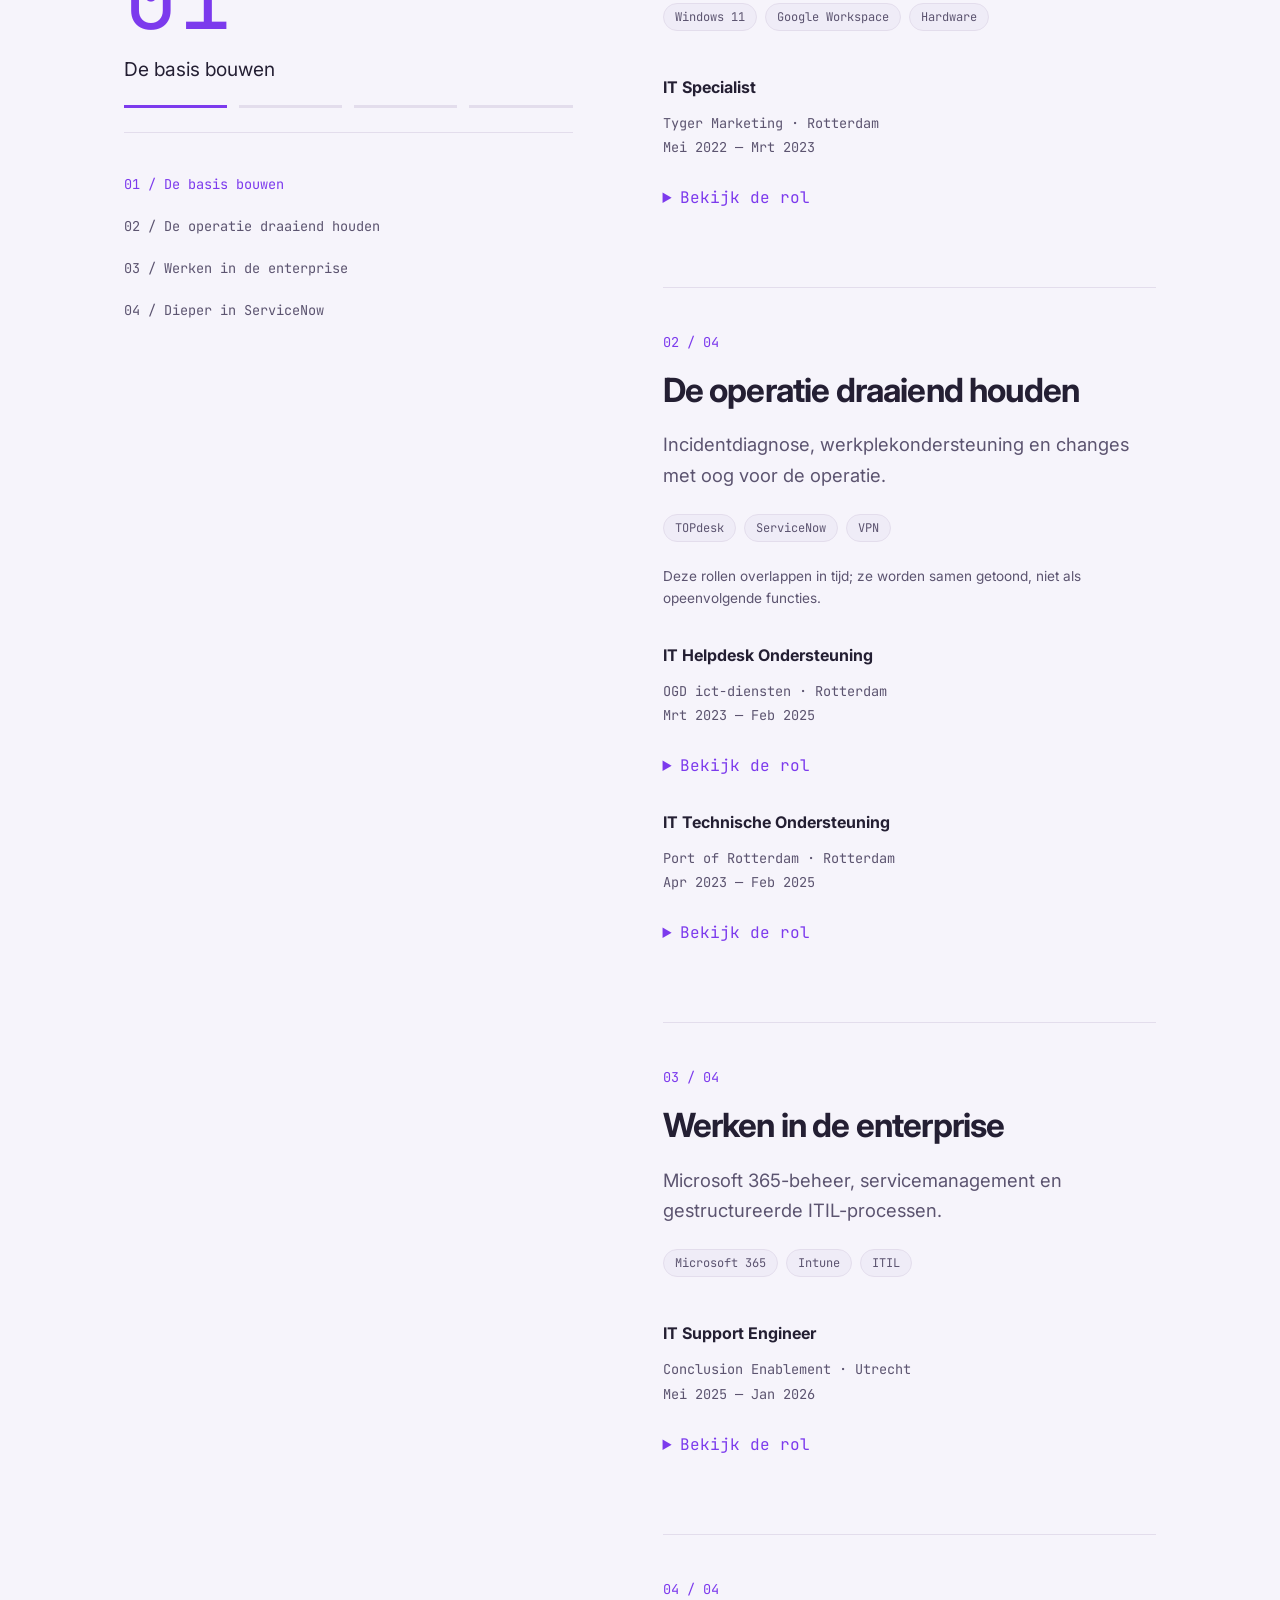
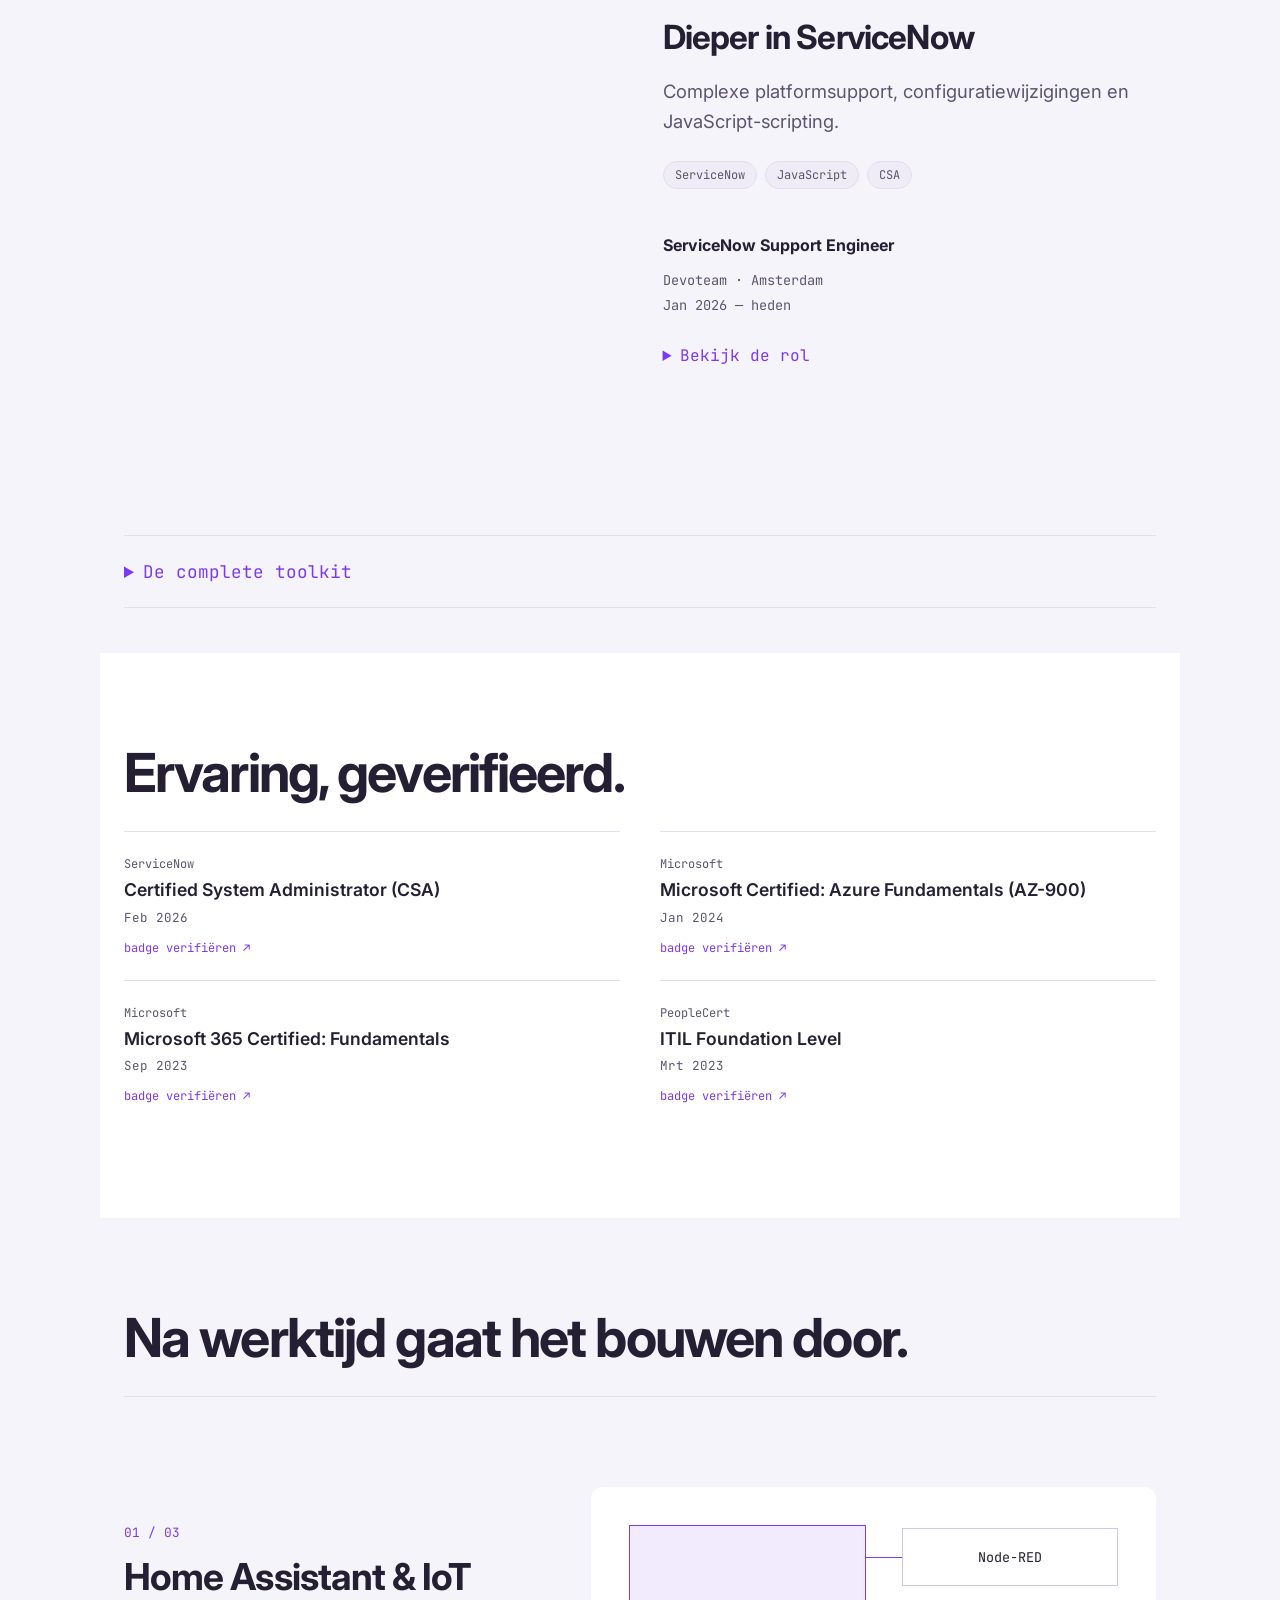
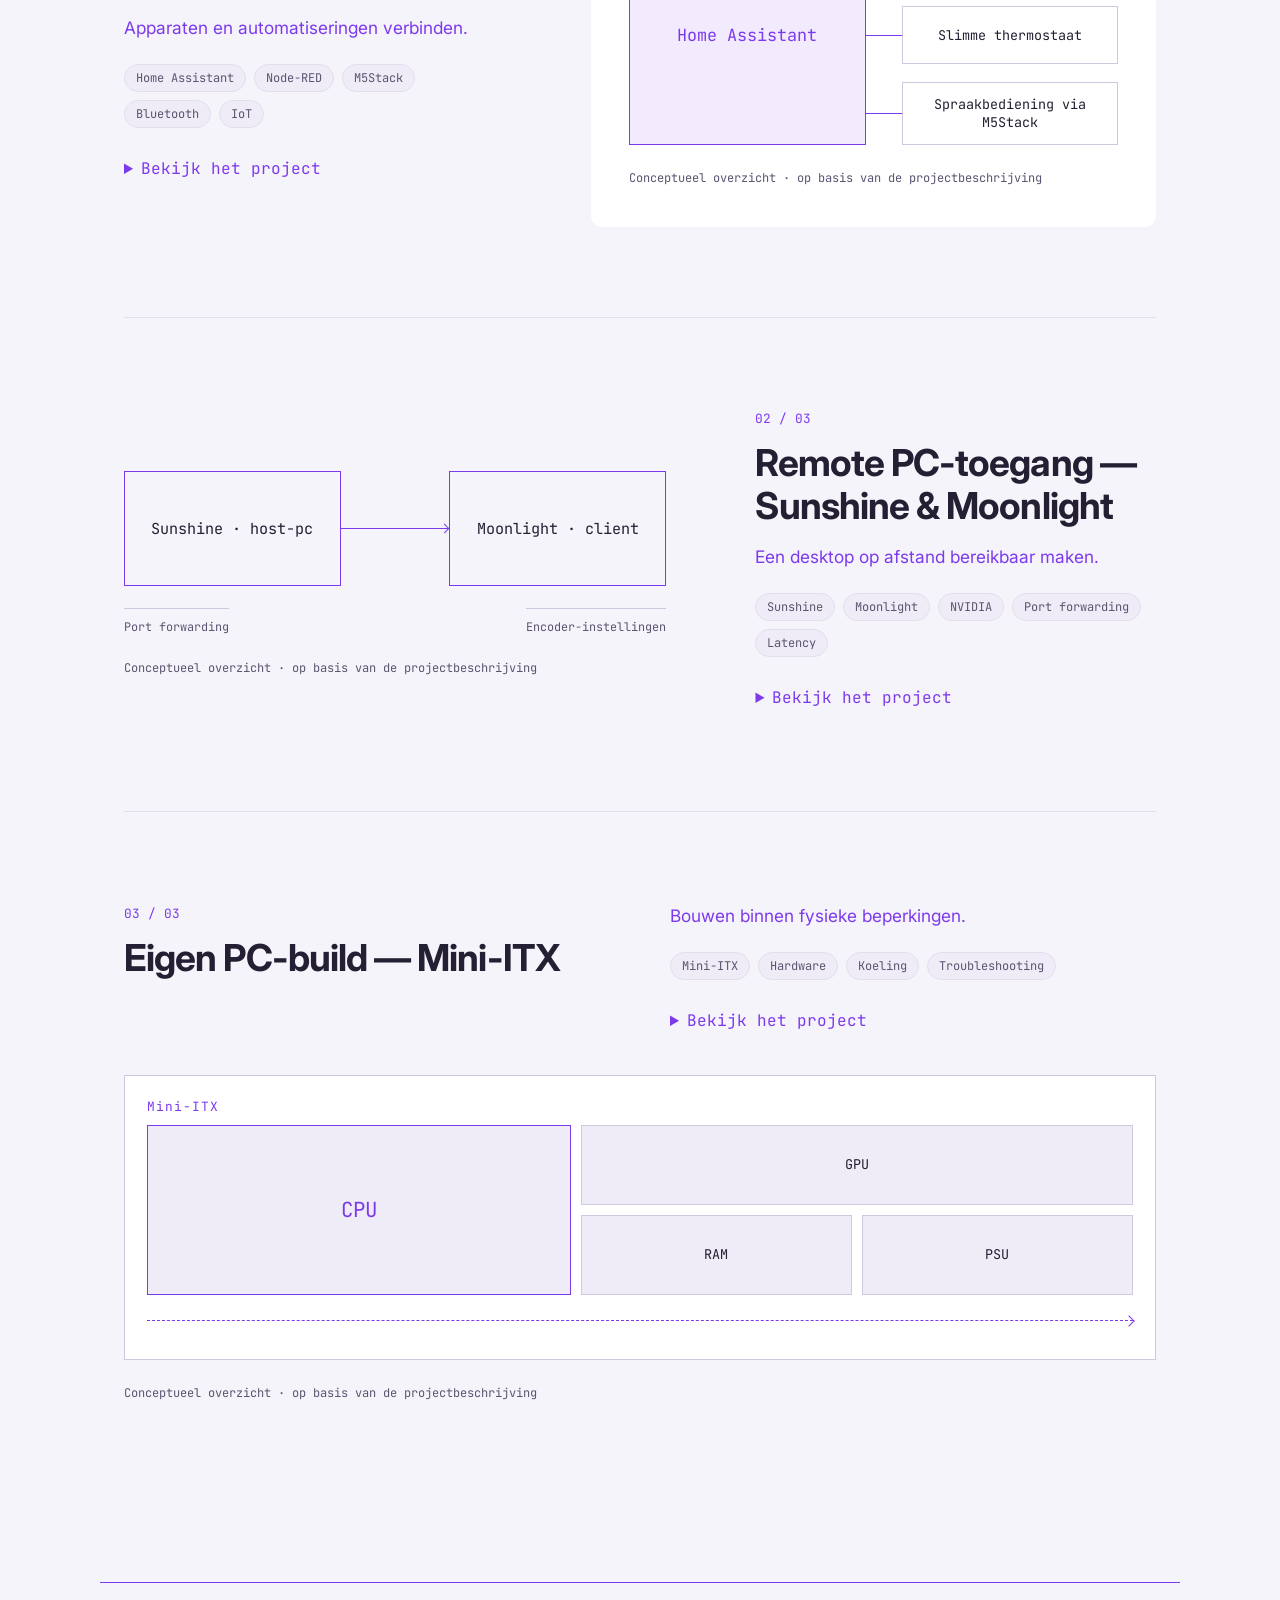
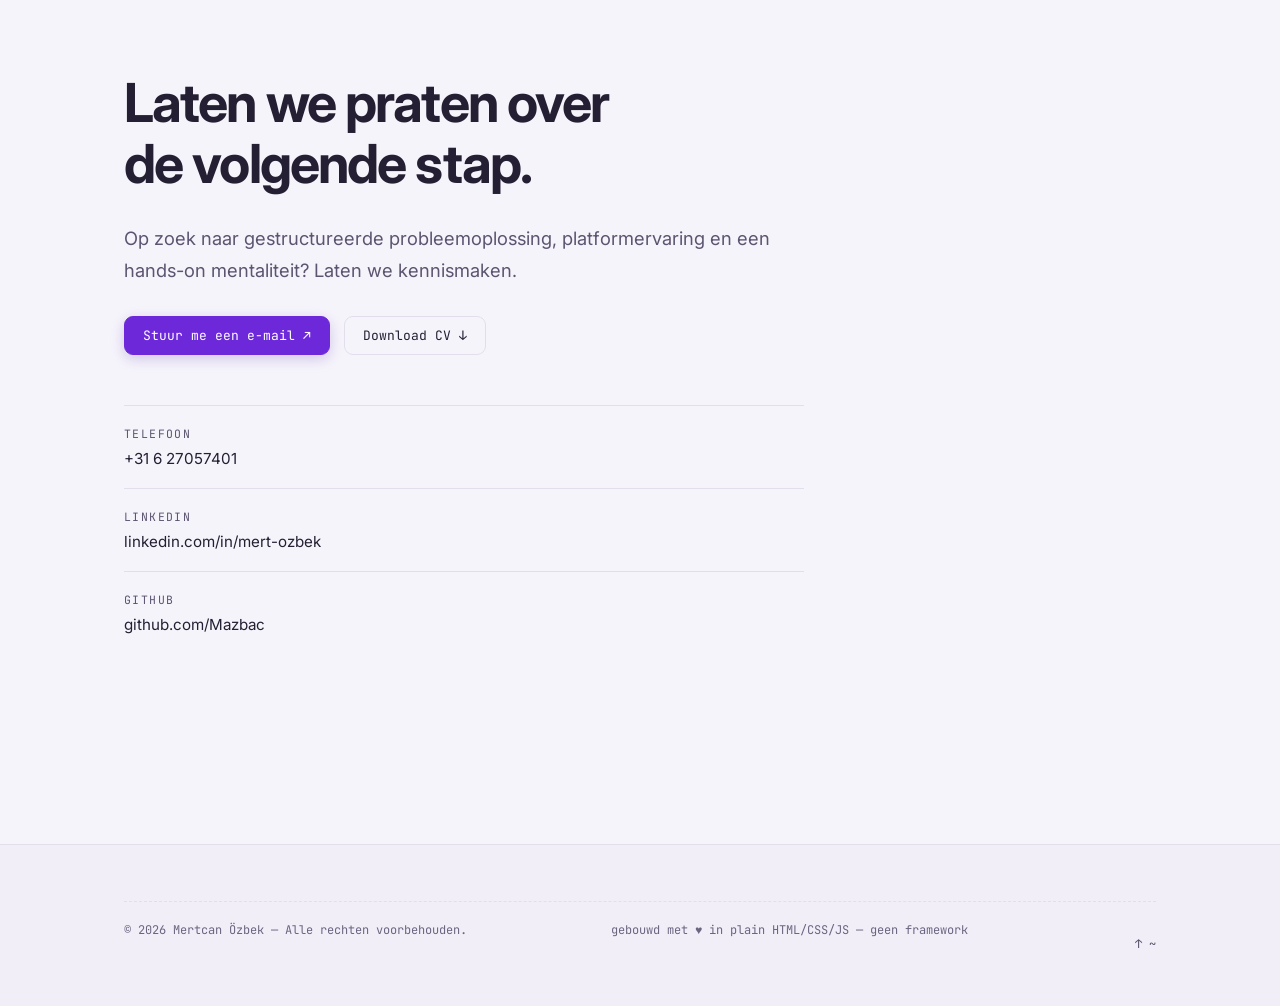
==== commit e5e6b342: "Consolidate portfolio actions and simplify navigation" ====
--- a/index.html
+++ b/index.html
@@ -55,24 +55,17 @@
       <span class="menu-icon" aria-hidden="true"><span class="mid"></span></span>
     </button>
     <a class="logo" href="#top"><span class="prompt">&gt;_</span><span class="logo-text">mertcan@portfolio</span></a>
-    <nav class="nav-links" aria-label="Hoofdnavigatie">
-      <a href="#about" data-i18n="nav.about"></a>
-      <a href="#experience" data-i18n="nav.experience"></a>
-      <a href="#skills" data-i18n="nav.skills"></a>
-      <a href="#certifications" data-i18n="nav.certs"></a>
-      <a href="#projects" data-i18n="nav.projects"></a>
-      <a href="#contact" data-i18n="nav.contact"></a>
-    </nav>
+    <span class="nav-role" data-i18n="nav.role"></span>
+    <span class="chapter-indicator" aria-live="off"><span id="chapterNumber">00</span><span class="chapter-separator" aria-hidden="true"> · </span><span id="chapterName">~</span></span>
+    <a class="nav-contact" href="#contact"><span data-i18n="nav.contact"></span><span aria-hidden="true"> ↓</span></a>
     <button class="lang-toggle" id="langToggle" type="button" aria-label="Wissel taal / Switch language">
       <span data-lang="nl">NL</span><span class="sep">/</span><span data-lang="en">EN</span>
     </button>
-    <a class="btn nav-cv" href="cv/Mertcan-Ozbek-CV-NL.pdf" data-cv-auto download>
-      <span data-i18n="nav.cv"></span>
-    </a>
     <button class="theme-toggle" id="themeToggle" type="button" aria-label="Schakel naar lichte modus" aria-pressed="false" title="Schakel naar lichte modus">
       <svg class="theme-icon theme-sun" viewBox="0 0 24 24" fill="none" stroke="currentColor" stroke-width="1.8" stroke-linecap="round" stroke-linejoin="round" aria-hidden="true"><circle cx="12" cy="12" r="4"/><path d="M12 2v2m0 16v2M4.93 4.93l1.42 1.42m11.3 11.3 1.42 1.42M2 12h2m16 0h2M4.93 19.07l1.42-1.42m11.3-11.3 1.42-1.42"/></svg>
       <svg class="theme-icon theme-moon" viewBox="0 0 24 24" fill="none" stroke="currentColor" stroke-width="1.8" stroke-linecap="round" stroke-linejoin="round" aria-hidden="true"><path d="M20.5 13.1A8.5 8.5 0 0 1 10.9 3.5 8.5 8.5 0 1 0 20.5 13.1Z"/></svg>
     </button>
+    <span class="nav-progress" id="navProgress" role="progressbar" aria-valuemin="0" aria-valuemax="100" aria-valuenow="0" aria-label="Leesvoortgang"><span class="nav-progress-fill"></span></span>
   </header>
 
   <main id="top">
@@ -109,14 +102,6 @@
     <section class="hero-intro">
       <h1 class="glitch" data-text="Mertcan Özbek">Mertcan Özbek</h1>
       <p class="subtitle"><span id="typedRole"></span><span class="caret" aria-hidden="true">▌</span></p>
-      <div class="hero-actions">
-        <a class="btn btn-primary" href="cv/Mertcan-Ozbek-CV-NL.pdf" data-cv-auto download>
-          <span data-i18n="hero.actions.cv"></span> ↓
-        </a>
-        <a class="btn" href="#contact"><span data-i18n="hero.actions.contact"></span></a>
-        <a class="btn" href="https://www.linkedin.com/in/mert-ozbek" target="_blank" rel="noopener">LinkedIn</a>
-        <a class="btn" href="https://github.com/Mazbac" target="_blank" rel="noopener">GitHub</a>
-      </div>
     </section>
 
     <!-- ================= ABOUT ================= -->
@@ -178,20 +163,6 @@
   <!-- ================= FOOTER ================= -->
   <footer class="site">
     <div class="footer-inner">
-      <div class="footer-top">
-        <div class="cv-block">
-          <p class="cv-title" data-i18n="footer.cvTitle"></p>
-          <div class="cv-buttons">
-            <a class="btn" href="cv/Mertcan-Ozbek-CV-NL.pdf" download><span data-i18n="footer.cvNl"></span> ↓</a>
-            <a class="btn" href="cv/Mertcan-Ozbek-CV-EN.pdf" download><span data-i18n="footer.cvEn"></span> ↓</a>
-          </div>
-        </div>
-        <div class="socials">
-          <a class="btn" href="mailto:mertozbek.1994@gmail.com"><span data-i18n="footer.mail"></span></a>
-          <a class="btn" href="https://www.linkedin.com/in/mert-ozbek" target="_blank" rel="noopener">LinkedIn</a>
-          <a class="btn" href="https://github.com/Mazbac" target="_blank" rel="noopener">GitHub</a>
-        </div>
-      </div>
       <div class="footer-bottom">
         <span data-i18n="footer.rights"></span>
         <span data-i18n="footer.built"></span>
--- a/css/styles.css
+++ b/css/styles.css
@@ -171,6 +171,9 @@
 }
 
 .logo {
+  display: inline-flex;
+  align-items: center;
+  min-height: 44px;
   font-family: var(--mono);
   font-size: 14px;
   color: var(--text);
@@ -180,23 +183,43 @@
 
 .logo .prompt { color: var(--accent); margin-right: 8px; }
 
-.nav-links {
-  display: flex;
-  gap: 4px;
+.nav-role, .chapter-indicator, .nav-contact {
+  font-family: var(--mono);
+  font-size: 12px;
+  white-space: nowrap;
+}
+.nav-role { color: var(--muted); }
+.chapter-indicator {
   margin-left: auto;
-}
-
-.nav-links a {
-  font-size: 13.5px;
-  color: var(--muted);
+  color: var(--text);
+  font-variant-numeric: tabular-nums;
+}
+#chapterNumber, .chapter-separator { color: var(--accent); }
+.nav-contact {
+  display: inline-flex;
+  align-items: center;
+  min-height: 44px;
+  color: var(--accent);
   text-decoration: none;
-  padding: 8px 12px;
-  border-radius: 8px;
-  transition: color 0.2s, background 0.2s;
-}
-
-@media (hover: hover) {
-  .nav-links a:hover { color: var(--text); background: var(--surface); }
+  text-underline-offset: 4px;
+}
+.nav-contact:hover { text-decoration: underline; }
+.nav-progress {
+  position: absolute;
+  bottom: 0;
+  left: 0;
+  width: 100%;
+  height: 2px;
+  background: var(--border);
+  pointer-events: none;
+}
+.nav-progress-fill {
+  display: block;
+  width: 100%;
+  height: 100%;
+  background: var(--accent);
+  transform: scaleX(var(--progress, 0));
+  transform-origin: left;
 }
 
 .lang-toggle {
@@ -296,22 +319,6 @@
   }
 }
 
-.nav-cv {
-  padding: 7px 14px;
-  font-size: 12.5px;
-  background: var(--accent-strong);
-  border-color: var(--accent-strong);
-  color: var(--on-accent);
-}
-
-@media (hover: hover) {
-  .nav-cv:hover {
-    color: var(--on-accent);
-    filter: brightness(1.12);
-    box-shadow: var(--glow);
-  }
-}
-
 /* press feedback for touch devices (hover is unavailable) */
 
 .chip, .lang-toggle, .menu-btn, .to-top {
@@ -319,7 +326,6 @@
 }
 
 .btn:active,
-.nav-cv:active,
 .lang-toggle:active,
 .menu-btn:active,
 .chip:active,
@@ -331,8 +337,7 @@
   border-color: var(--accent);
 }
 
-.btn:active,
-.nav-cv:active {
+.btn:active {
   box-shadow: 0 0 0 1px var(--accent), 0 0 18px rgba(167, 139, 250, 0.25);
 }
 
@@ -565,12 +570,6 @@
 
 @keyframes blink { 50% { opacity: 0; } }
 
-.hero-actions {
-  display: flex;
-  flex-wrap: wrap;
-  gap: 12px;
-}
-
 /* ---------- sections ---------- */
 
 .sec {
@@ -907,28 +906,6 @@
   padding: 56px 24px 40px;
 }
 
-.footer-top {
-  display: flex;
-  flex-wrap: wrap;
-  gap: 28px;
-  justify-content: space-between;
-  align-items: flex-start;
-  margin-bottom: 36px;
-}
-
-.cv-title {
-  font-family: var(--mono);
-  font-size: 12.5px;
-  text-transform: uppercase;
-  letter-spacing: 0.1em;
-  color: var(--faint);
-  margin: 0 0 12px;
-}
-
-.cv-buttons { display: flex; gap: 12px; flex-wrap: wrap; }
-
-.socials { display: flex; gap: 10px; flex-wrap: wrap; }
-
 .footer-bottom {
   display: flex;
   flex-wrap: wrap;
@@ -941,7 +918,15 @@
   padding-top: 20px;
 }
 
-.to-top { color: var(--muted); text-decoration: none; }
+.to-top {
+  display: inline-flex;
+  align-items: center;
+  justify-content: flex-end;
+  min-width: 44px;
+  min-height: 44px;
+  color: var(--muted);
+  text-decoration: none;
+}
 @media (hover: hover) {
   .to-top:hover { color: var(--accent); }
 }
@@ -977,12 +962,14 @@
 }
 
 @media (max-width: 960px) {
-  .nav-links { display: none; }
-  header .menu-btn { display: inline-flex; }
-  body .mobile-menu { display: block; }
   .btn, .lang-toggle { min-height: 44px; }
-  /* split the bar: [burger + logo] left, [NL/EN + CV + theme] right */
-  .lang-toggle { margin-left: auto; }
+}
+
+@media (max-width: 1100px) { .nav-role { display: none; } }
+@media (max-width: 1024px) { #chapterName, .chapter-separator { display: none; } }
+@media (max-width: 640px) {
+  .logo { min-width: 44px; }
+  .logo .logo-text { display: none; }
 }
 
 @media (max-width: 760px) {
@@ -1000,10 +987,11 @@
   .hero-intro { padding-top: 20px; }
 }
 
-/* The extra theme control needs the compact band until the full logo fits. */
+/* The narrow band retains the index, language and theme controls. */
 @media (max-width: 500px) {
   .nav { padding: 0 16px; gap: 10px; }
-  .logo .logo-text { display: none; }
+  .chapter-indicator, .nav-contact { display: none; }
+  .lang-toggle { margin-left: auto; }
 }
 
 /* ---------- reduced motion ---------- */
@@ -1112,7 +1100,7 @@
 }
 
 .menu-btn {
-  display: none;
+  display: inline-flex;
   align-items: center;
   justify-content: center;
   width: 44px;
@@ -1171,7 +1159,7 @@
   position: fixed;
   inset: 0;
   z-index: 150;
-  display: none;
+  display: block;
   visibility: hidden;
 }
 
--- a/css/journey.css
+++ b/css/journey.css
@@ -101,7 +101,7 @@
 #contact { border-top: 1px solid var(--accent); }
 .contact-finale h2 { max-width: 16ch; }
 .finale-actions { display: flex; flex-wrap: wrap; gap: 14px; margin: 30px 0 50px; }
-.contact-directory { display: grid; grid-template-columns: 1fr 1fr; gap: 0 40px; }
+.contact-directory { display: grid; grid-template-columns: 1fr; gap: 0; max-width: 680px; }
 .contact-directory .contact-card { background: none; border: none; border-radius: 0; border-top: 1px solid var(--border); padding: 20px 0; }
 .contact-directory .c-icon { display: none; }
 @media (min-width: 961px) and (prefers-reduced-motion: no-preference) {
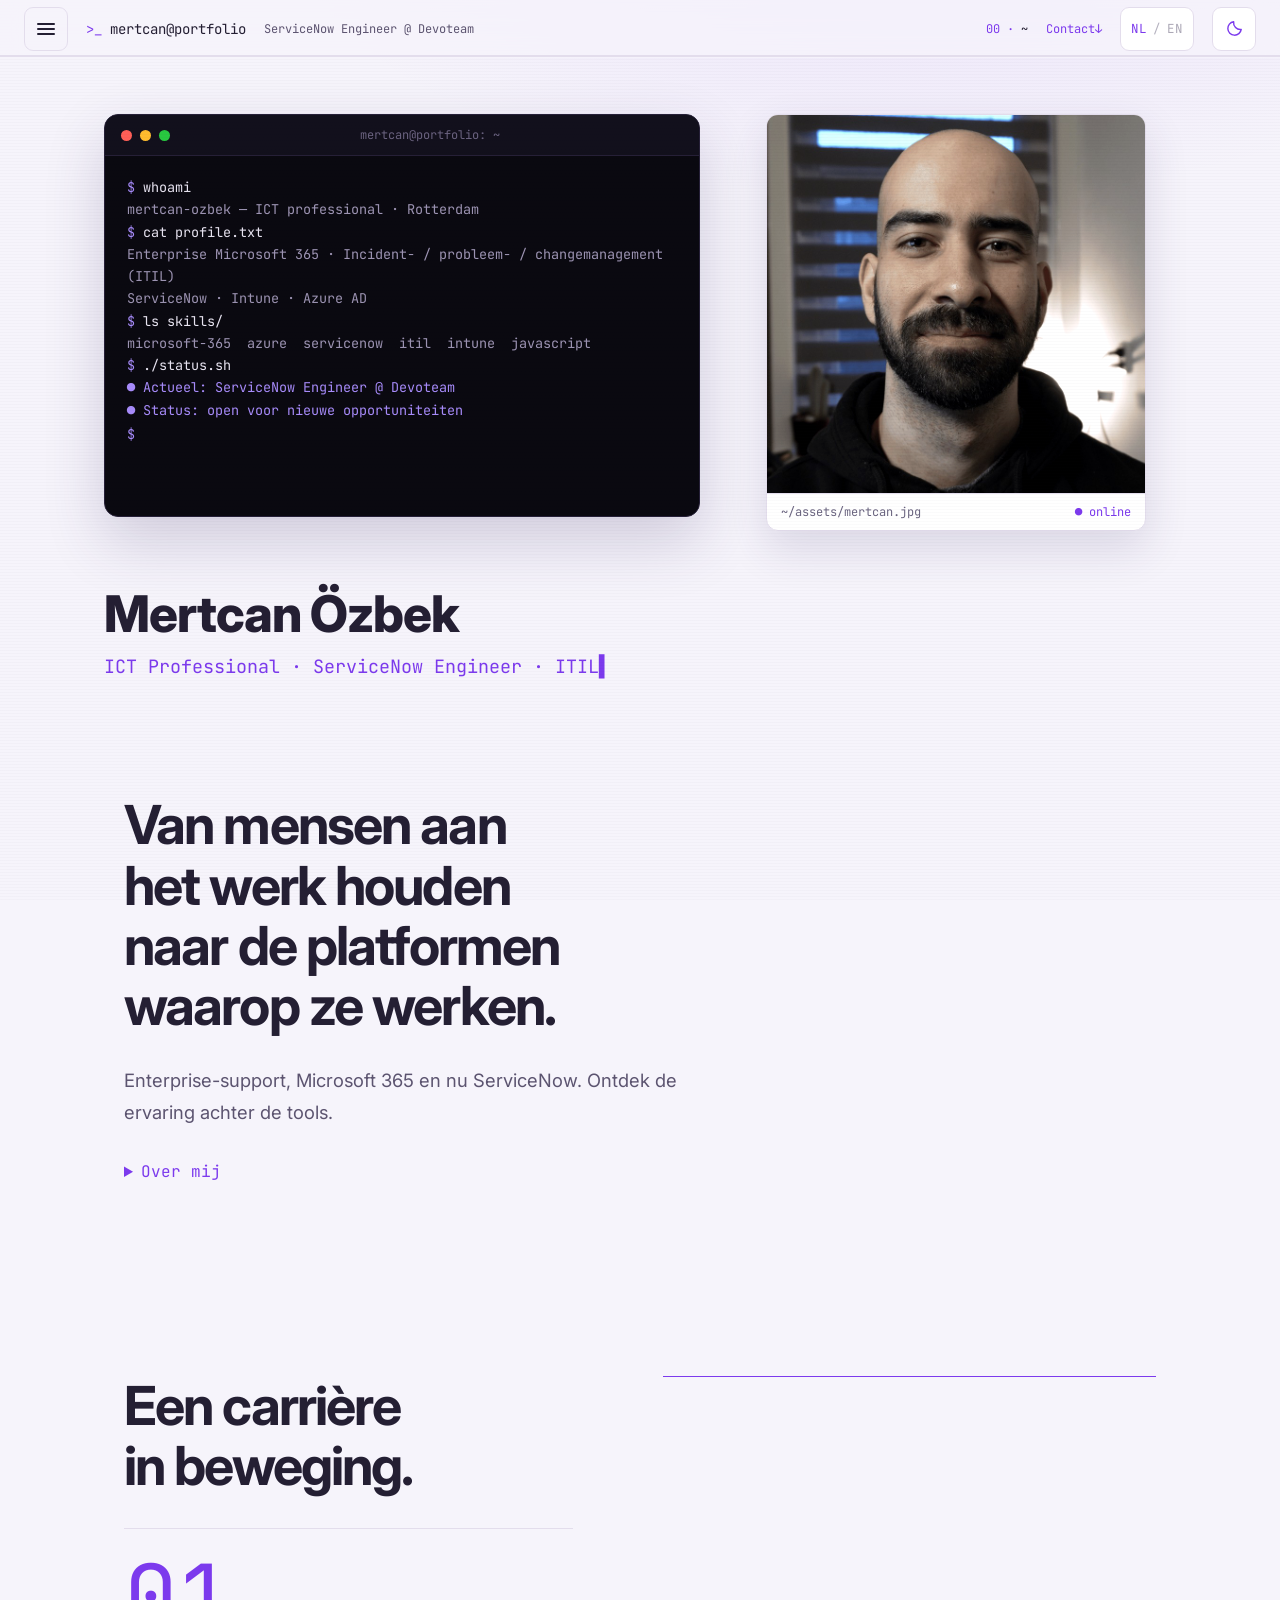
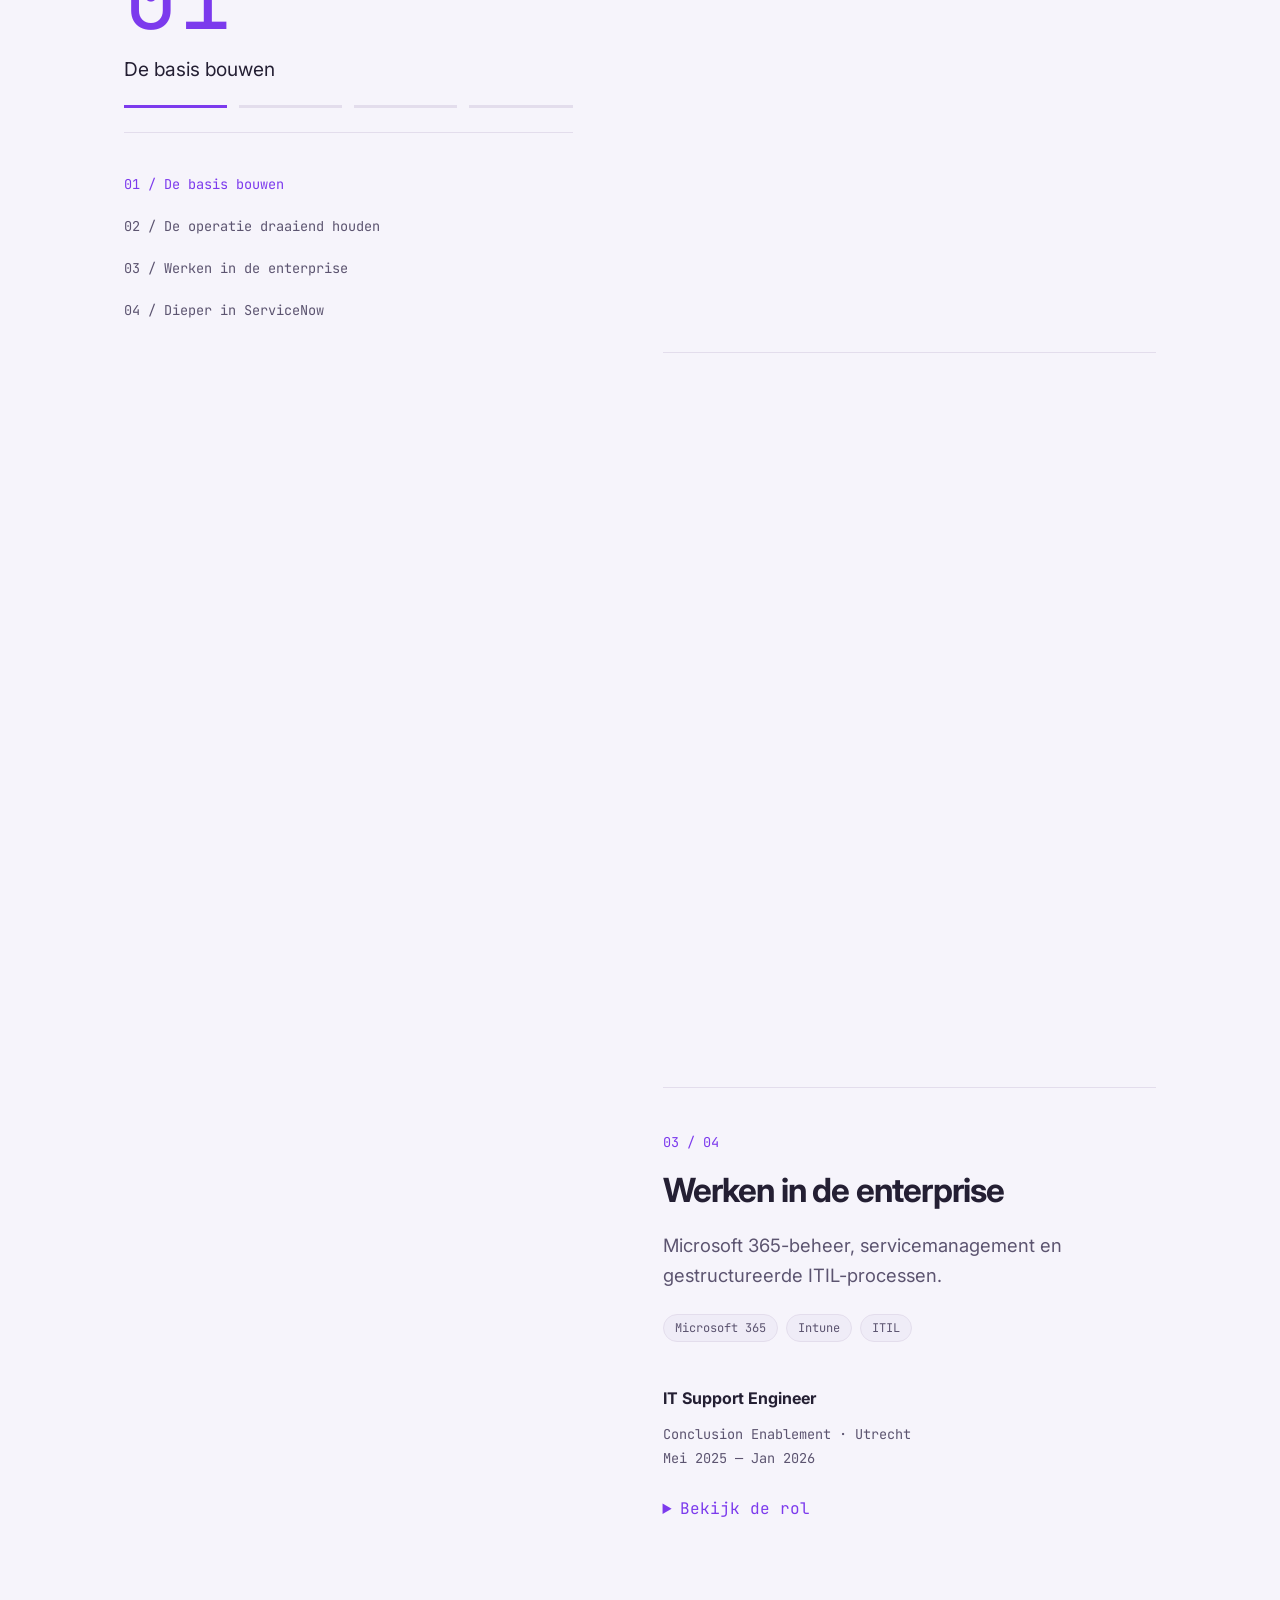
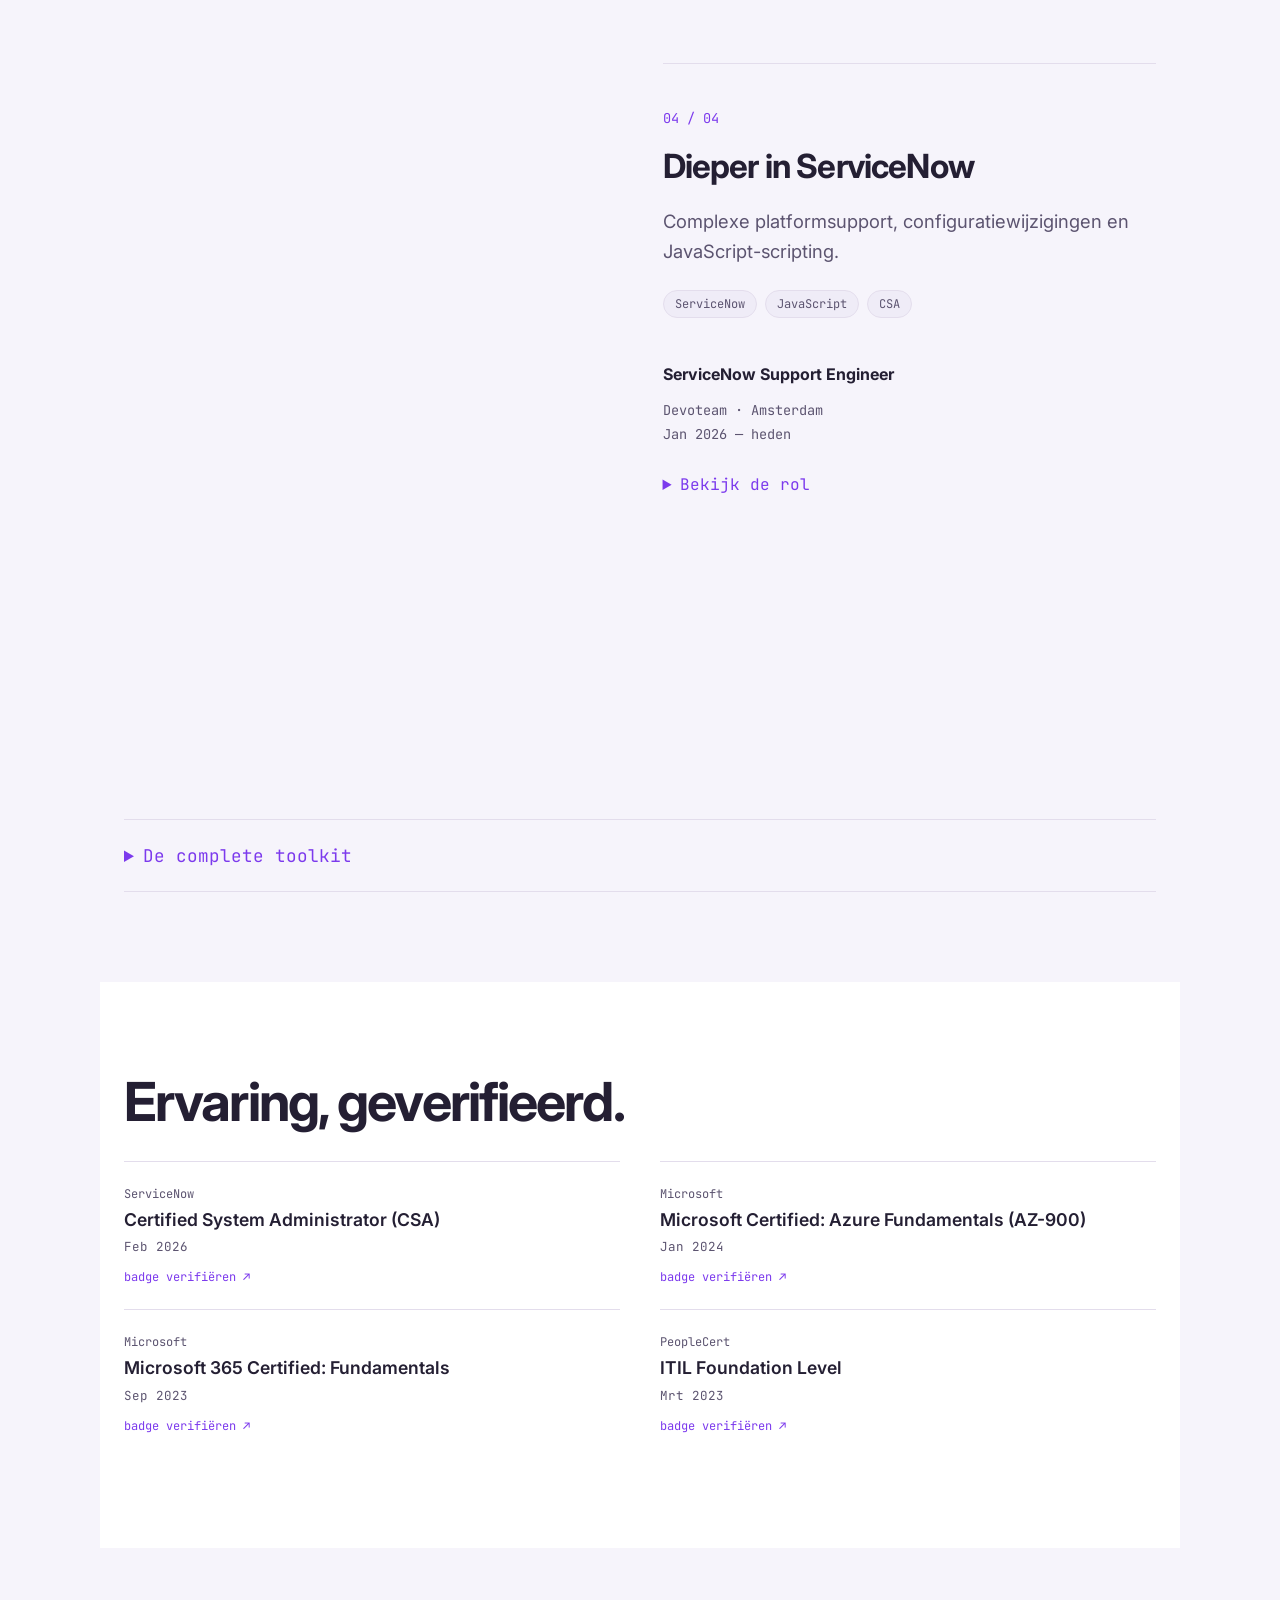
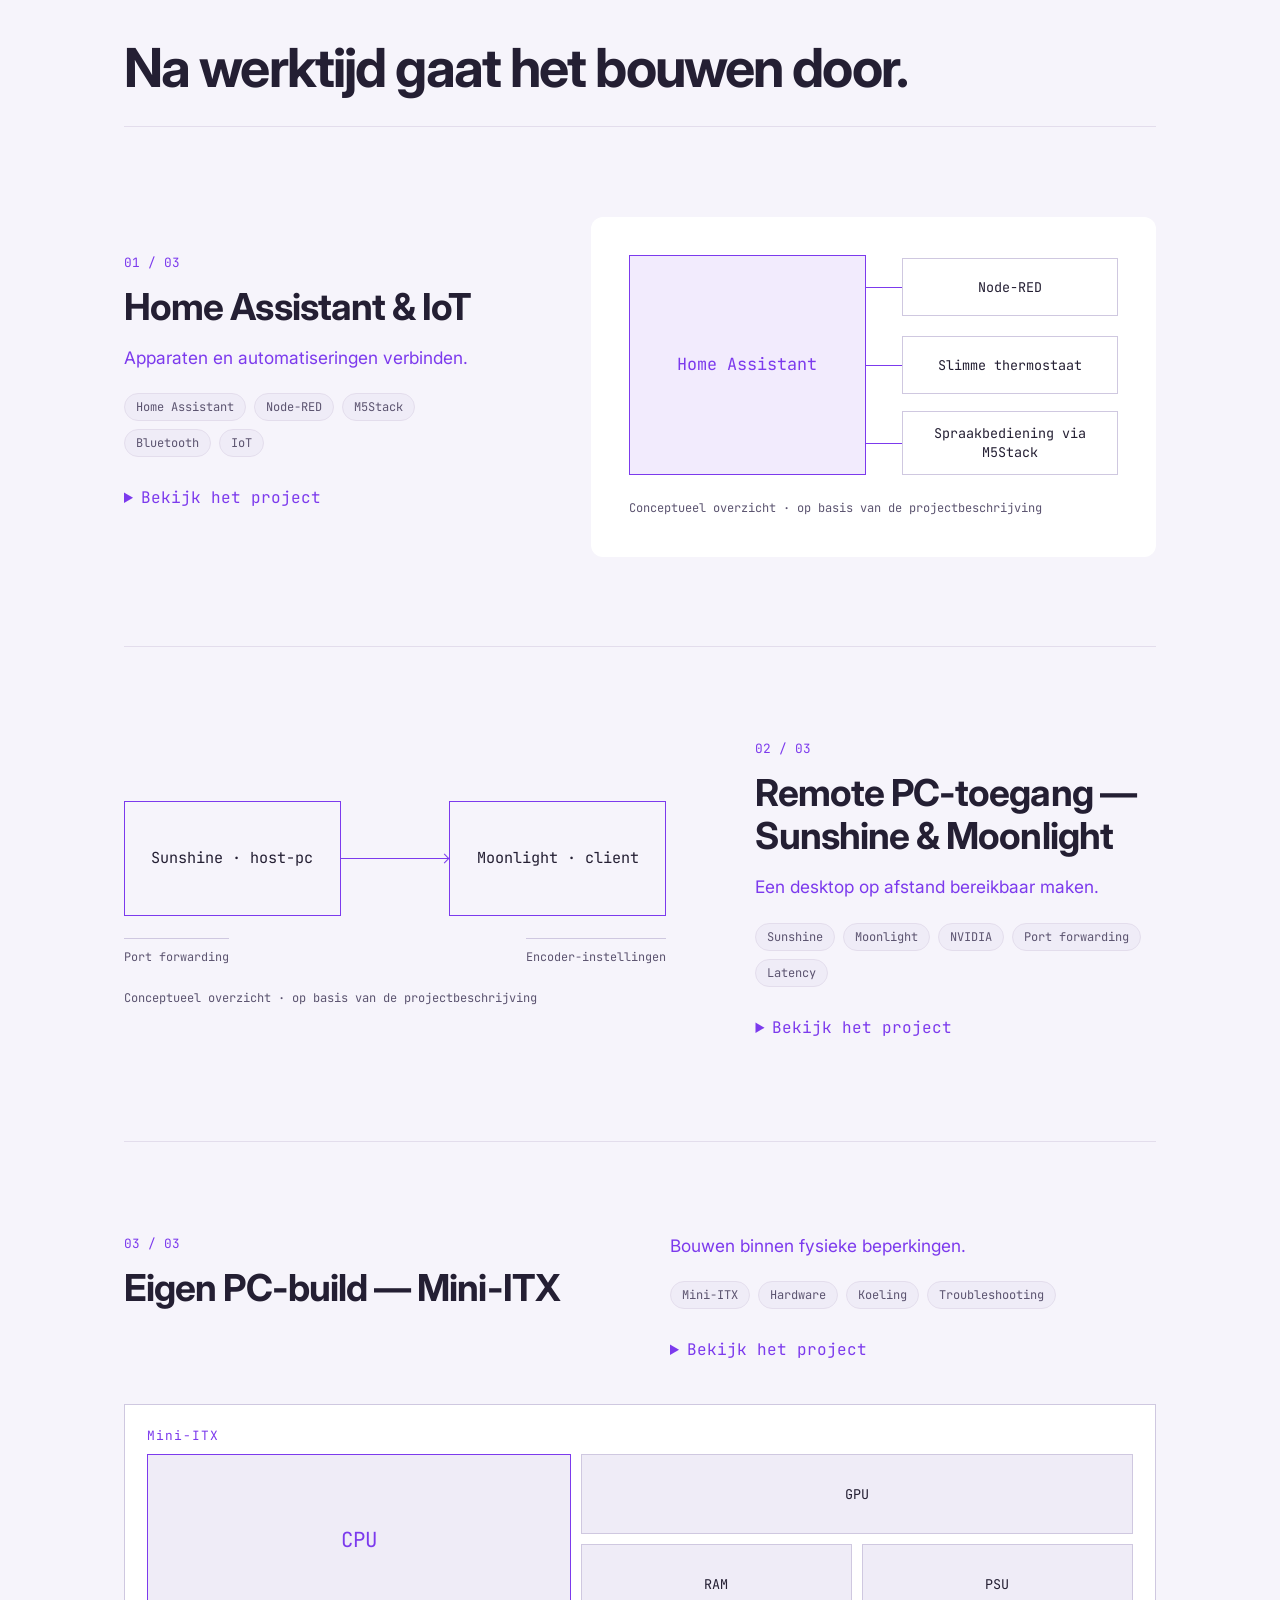
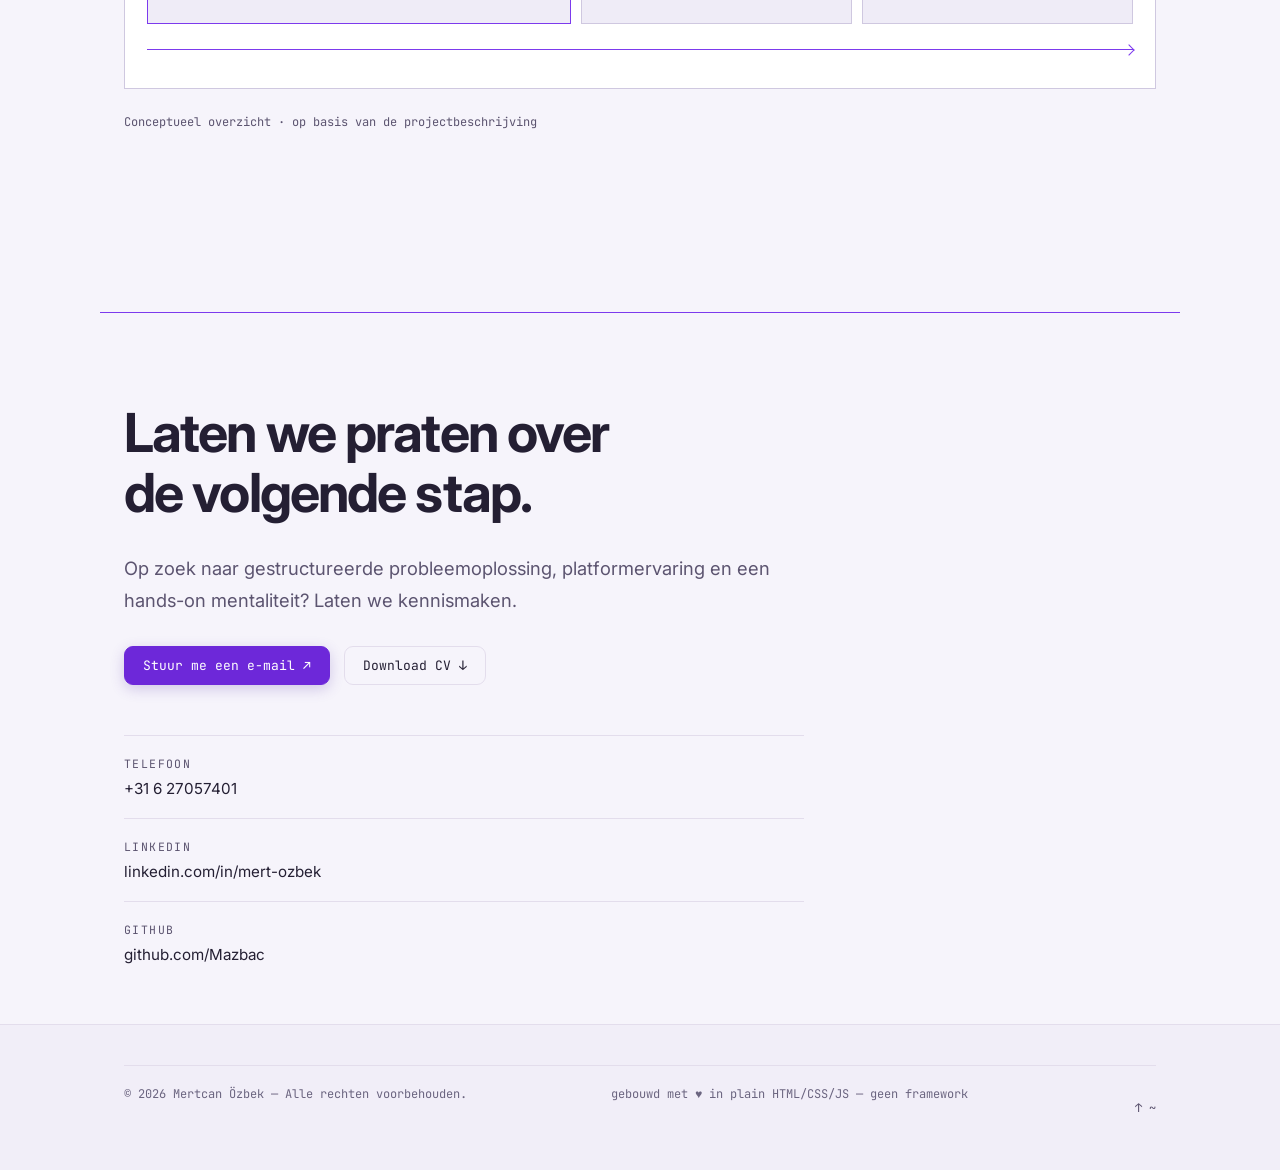
==== commit 6f5d7e48: "Restore decode reveals on first scroll" ====
--- a/index.html
+++ b/index.html
@@ -163,7 +163,7 @@
   <!-- ================= FOOTER ================= -->
   <footer class="site">
     <div class="footer-inner">
-      <div class="footer-bottom">
+      <div class="footer-bottom reveal" data-reveal="footer">
         <span data-i18n="footer.rights"></span>
         <span data-i18n="footer.built"></span>
         <a class="to-top" href="#top">↑ ~</a>
--- a/css/styles.css
+++ b/css/styles.css
@@ -91,7 +91,6 @@
 html[data-theme='light'] .photo-card:hover { box-shadow: 0 20px 48px rgba(60, 45, 100, 0.2); }
 html[data-theme='light'] .terminal { box-shadow: 0 24px 60px rgba(60, 45, 100, 0.2); }
 html[data-theme='light'] .terminal-bar { background: rgba(24, 20, 37, 0.6); }
-html[data-theme='light'] .terminal { background: rgba(19, 16, 29, 0.96); }
 html[data-theme='light'] .matrix-canvas { opacity: 0.16; }
 html[data-theme='light'] .crt-overlay { background: repeating-linear-gradient(0deg, var(--scanline) 0px, var(--scanline) 1px, transparent 1px, transparent 3px); }
 
@@ -118,7 +117,7 @@
 
 ::-webkit-scrollbar { width: 10px; }
 ::-webkit-scrollbar-track { background: transparent; }
-::-webkit-scrollbar-thumb { background: var(--border-strong); border-radius: 8px; }
+::-webkit-scrollbar-thumb { background: var(--border-strong); border-radius: 9px; }
 ::-webkit-scrollbar-thumb:hover { background: var(--accent-strong); }
 
 a { color: var(--accent); }
@@ -223,12 +222,13 @@
 }
 
 .lang-toggle {
+  height: 44px;
   font-family: var(--mono);
   font-size: 12.5px;
   background: var(--surface);
   border: 1px solid var(--border);
   color: var(--muted);
-  border-radius: 8px;
+  border-radius: 9px;
   padding: 6px 10px;
   cursor: pointer;
   display: flex;
@@ -255,7 +255,7 @@
   justify-content: center;
   padding: 0;
   border: 1px solid var(--border);
-  border-radius: 8px;
+  border-radius: 9px;
   background: var(--surface);
   color: var(--accent);
   cursor: pointer;
@@ -271,7 +271,7 @@
   appearance: none;
   background: none;
   border: 0;
-  border-bottom: 1px dashed var(--border);
+  border-bottom: 1px solid var(--border);
   cursor: pointer;
   text-align: left;
   width: 100%;
@@ -358,7 +358,7 @@
 /* terminal window */
 
 .terminal {
-  background: rgba(19, 16, 29, 0.88);
+  background: var(--bg);
   color: var(--text);
   border: 1px solid var(--border);
   border-radius: 14px;
@@ -366,6 +366,15 @@
   box-shadow:
     0 24px 60px rgba(0, 0, 0, 0.5),
     0 0 48px rgba(139, 92, 246, 0.10);
+}
+
+.terminal.settling {
+  animation: terminal-settle 0.36s cubic-bezier(0.16, 1, 0.3, 1) both;
+}
+
+@keyframes terminal-settle {
+  from { transform: translateY(-8px); filter: blur(2px); opacity: 0.8; }
+  to { transform: none; filter: none; opacity: 1; }
 }
 
 .terminal-bar {
@@ -453,7 +462,7 @@
   max-width: 380px;
   margin: 0;
   border: 1px solid var(--border);
-  border-radius: 14px;
+  border-radius: 12px;
   overflow: hidden;
   background: var(--surface);
   box-shadow: 0 18px 48px rgba(0, 0, 0, 0.45);
@@ -629,7 +638,7 @@
   display: flex;
   gap: 10px;
   padding: 11px 14px;
-  border-bottom: 1px dashed var(--border);
+  border-bottom: 1px solid var(--border);
 }
 
 .fact:last-child { border-bottom: 0; }
@@ -833,7 +842,7 @@
 .project-icon {
   width: 46px;
   height: 46px;
-  border-radius: 10px;
+  border-radius: 12px;
   background: var(--accent-soft);
   border: 1px solid var(--border-strong);
   display: flex;
@@ -895,7 +904,7 @@
 /* ---------- footer ---------- */
 
 .site {
-  margin-top: 100px;
+  margin-top: 0;
   border-top: 1px solid var(--border);
   background: var(--footer-bg);
 }
@@ -903,7 +912,7 @@
 .footer-inner {
   max-width: 1080px;
   margin: 0 auto;
-  padding: 56px 24px 40px;
+  padding: 40px 24px;
 }
 
 .footer-bottom {
@@ -914,7 +923,7 @@
   font-family: var(--mono);
   font-size: 12px;
   color: var(--faint);
-  border-top: 1px dashed var(--border);
+  border-top: 1px solid var(--border);
   padding-top: 20px;
 }
 
@@ -934,7 +943,7 @@
 /* ---------- reveal (decode on first view; JS-gated so content stays visible without JS) ---------- */
 
 .reveal {
-  transition: opacity 0.25s ease;
+  transition: opacity 0.25s ease, color 0.25s, border-color 0.25s, transform 0.25s, box-shadow 0.25s;
 }
 
 html.js .reveal {
@@ -962,7 +971,7 @@
 }
 
 @media (max-width: 960px) {
-  .btn, .lang-toggle { min-height: 44px; }
+  .btn { min-height: 44px; }
 }
 
 @media (max-width: 1100px) { .nav-role { display: none; } }
@@ -1020,12 +1029,49 @@
   color: var(--text);
   font-family: var(--mono);
   overflow: hidden;
-  transition: transform 0.45s ease-in, opacity 0.45s ease-in;
+  clip-path: inset(0);
+  transition: clip-path 0.2s cubic-bezier(0.55, 0, 1, 0.45), filter 0.2s ease-in;
 }
 
 .boot.done {
+  clip-path: inset(49.8% 0);
+  filter: brightness(1.6);
+}
+
+.boot.skipped {
+  clip-path: inset(0);
+  filter: none;
+  opacity: 0;
+  transition: opacity 0.16s ease-out;
+}
+
+.boot::after {
+  content: '';
+  position: absolute;
+  inset: 0;
+  pointer-events: none;
+  opacity: 0;
+  background: linear-gradient(transparent 49%, rgba(167, 139, 250, 0.08) 49.5%, rgba(233, 229, 242, 0.8) 50%, rgba(167, 139, 250, 0.1) 50.5%, transparent 51%);
   transform: translateY(-100%);
-  opacity: 0.3;
+}
+
+.boot.glitching::after {
+  animation: boot-sync 0.14s linear both;
+}
+
+.boot.glitching .boot-inner {
+  animation: boot-jitter 0.14s steps(2, end) both;
+}
+
+@keyframes boot-sync {
+  0% { opacity: 0; transform: translateY(-100%); }
+  8%, 92% { opacity: 1; }
+  100% { opacity: 0; transform: translateY(100%); }
+}
+
+@keyframes boot-jitter {
+  0%, 100% { transform: none; }
+  50% { transform: translateX(4px); filter: brightness(1.35); }
 }
 
 .boot-inner {
@@ -1093,6 +1139,11 @@
   animation: blink 1.6s steps(2, start) infinite;
 }
 
+@media (prefers-reduced-motion: reduce) {
+  .boot, .boot.skipped { transition: none; }
+  .boot.glitching::after, .boot.glitching .boot-inner, .terminal.settling { animation: none; }
+}
+
 /* ---------- mobile menu ---------- */
 
 body.menu-locked {
@@ -1107,7 +1158,7 @@
   height: 44px;
   background: none;
   border: 1px solid var(--border);
-  border-radius: 8px;
+  border-radius: 9px;
   cursor: pointer;
   padding: 0;
   transition: border-color 0.2s;
@@ -1207,7 +1258,7 @@
   color: var(--muted);
   text-decoration: none;
   padding: 14px 4px;
-  border-bottom: 1px dashed var(--border);
+  border-bottom: 1px solid var(--border);
   transition: color 0.2s;
 }
 
@@ -1226,7 +1277,7 @@
 .noscript-message {
   position: fixed; bottom: 16px; left: 16px; right: 16px; z-index: 200;
   background: var(--surface); color: var(--text); border: 1px solid var(--accent);
-  padding: 14px 18px; font-family: var(--mono); border-radius: 10px;
+  padding: 14px 18px; font-family: var(--mono); border-radius: 12px;
 }
 
 /* Color fades only after a user-initiated switch, never during initial paint. */
--- a/css/journey.css
+++ b/css/journey.css
@@ -27,7 +27,7 @@
 .phase-jumps { display: grid; gap: 4px; }
 .phase-jumps a { padding: 10px 0; font: .85rem var(--mono); color: var(--muted); text-decoration: none; }
 .phase-jumps a.is-current { color: var(--accent); }
-.career-phase { min-height: 55vh; padding: 45px 0 65px; border-top: 1px solid var(--border); scroll-margin-top: 95px; }
+.career-phase { min-height: max(55vh, 36rem); padding: 45px 0 65px; border-top: 1px solid var(--border); scroll-margin-top: 95px; }
 .overlap-note { color: var(--muted); font-size: .85rem; line-height: 1.6; }
 .phase-number { font: .85rem var(--mono); color: var(--accent); margin-bottom: 20px; }
 .career-phase h3 { font-size: clamp(1.7rem, 2.6vw, 2.8rem); letter-spacing: -.025em; line-height: 1.15; margin: 0 0 20px; }
@@ -37,7 +37,6 @@
 .career-role h4 { font-size: 1rem; margin: 0 0 10px; }
 .role-meta { font: .85rem/1.8 var(--mono); color: var(--muted); }
 .career-role ul { padding-left: 22px; }
-#skills { padding-top: 0; padding-bottom: 45px; }
 #skillsGrid { display: block; }
 .toolkit { border-block: 1px solid var(--border); }
 .toolkit > summary { font-size: 1.1rem; padding: 24px 0; }
@@ -95,10 +94,10 @@
 .part-1 { grid-column: 2 / 4; grid-row: 2; }
 .part-2 { grid-column: 2; grid-row: 3; }
 .part-3 { grid-column: 3; grid-row: 3; }
-.airflow { grid-column: 1 / -1; grid-row: 4; display: block; border-top: 1px dashed var(--accent); position: relative; margin-top: 15px; }
+.airflow { grid-column: 1 / -1; grid-row: 4; display: block; border-top: 1px solid var(--accent); position: relative; margin-top: 15px; }
 .airflow::after { content: ''; position: absolute; right: 0; top: -4px; width: 7px; height: 7px; border-top: 1px solid var(--accent); border-right: 1px solid var(--accent); transform: rotate(45deg); }
 #contactGrid { display: block; }
-#contact { border-top: 1px solid var(--accent); }
+#contact { border-top: 1px solid var(--accent); padding-bottom: 40px; }
 .contact-finale h2 { max-width: 16ch; }
 .finale-actions { display: flex; flex-wrap: wrap; gap: 14px; margin: 30px 0 50px; }
 .contact-directory { display: grid; grid-template-columns: 1fr; gap: 0; max-width: 680px; }
@@ -108,6 +107,9 @@
   .career-orbit { transition: color .3s ease-out; }
   .career-phase { transition: border-color .4s ease-out; }
   .career-phase.is-current, .career-phase:focus-within { border-color: var(--accent); }
+}
+@media (min-width: 961px) and (max-height: 700px) {
+  .career-stage { position: static; }
 }
 @media (max-width: 960px) {
   .sec { padding-top: 60px; padding-bottom: 60px; }
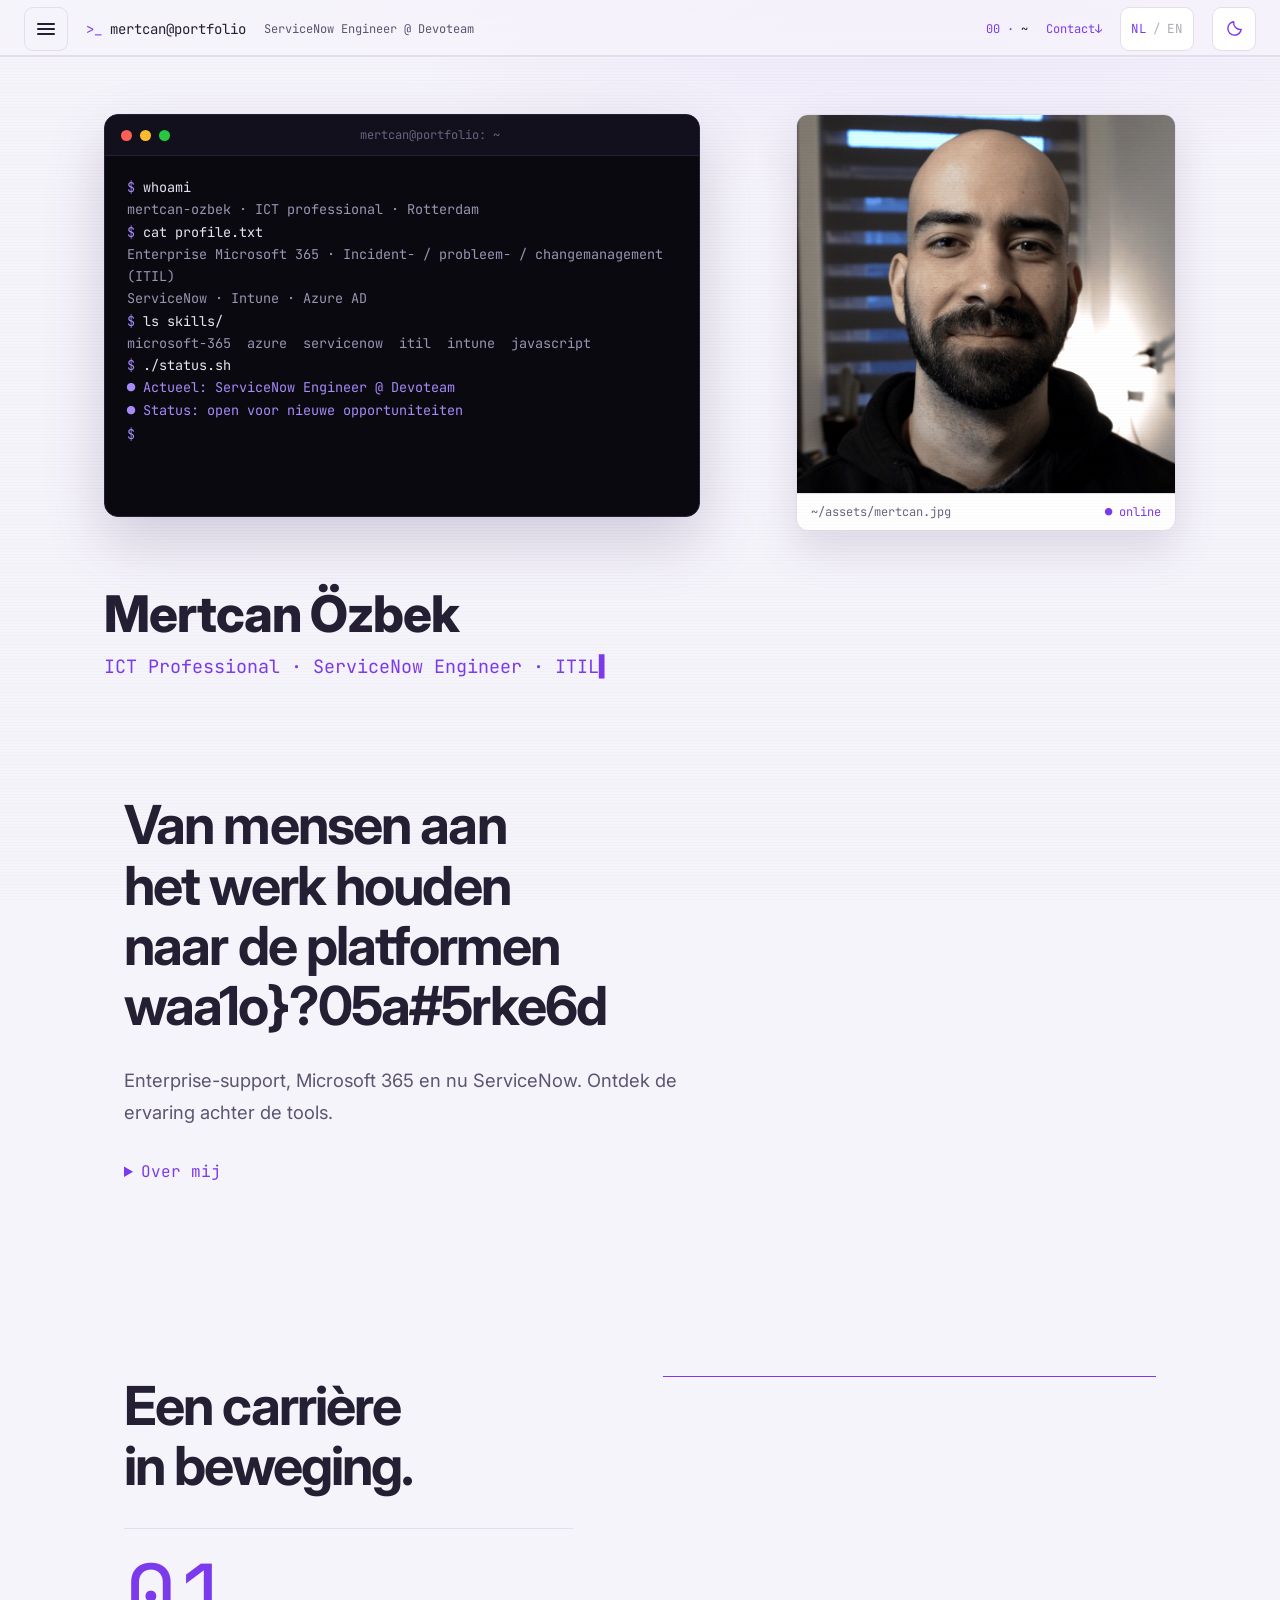
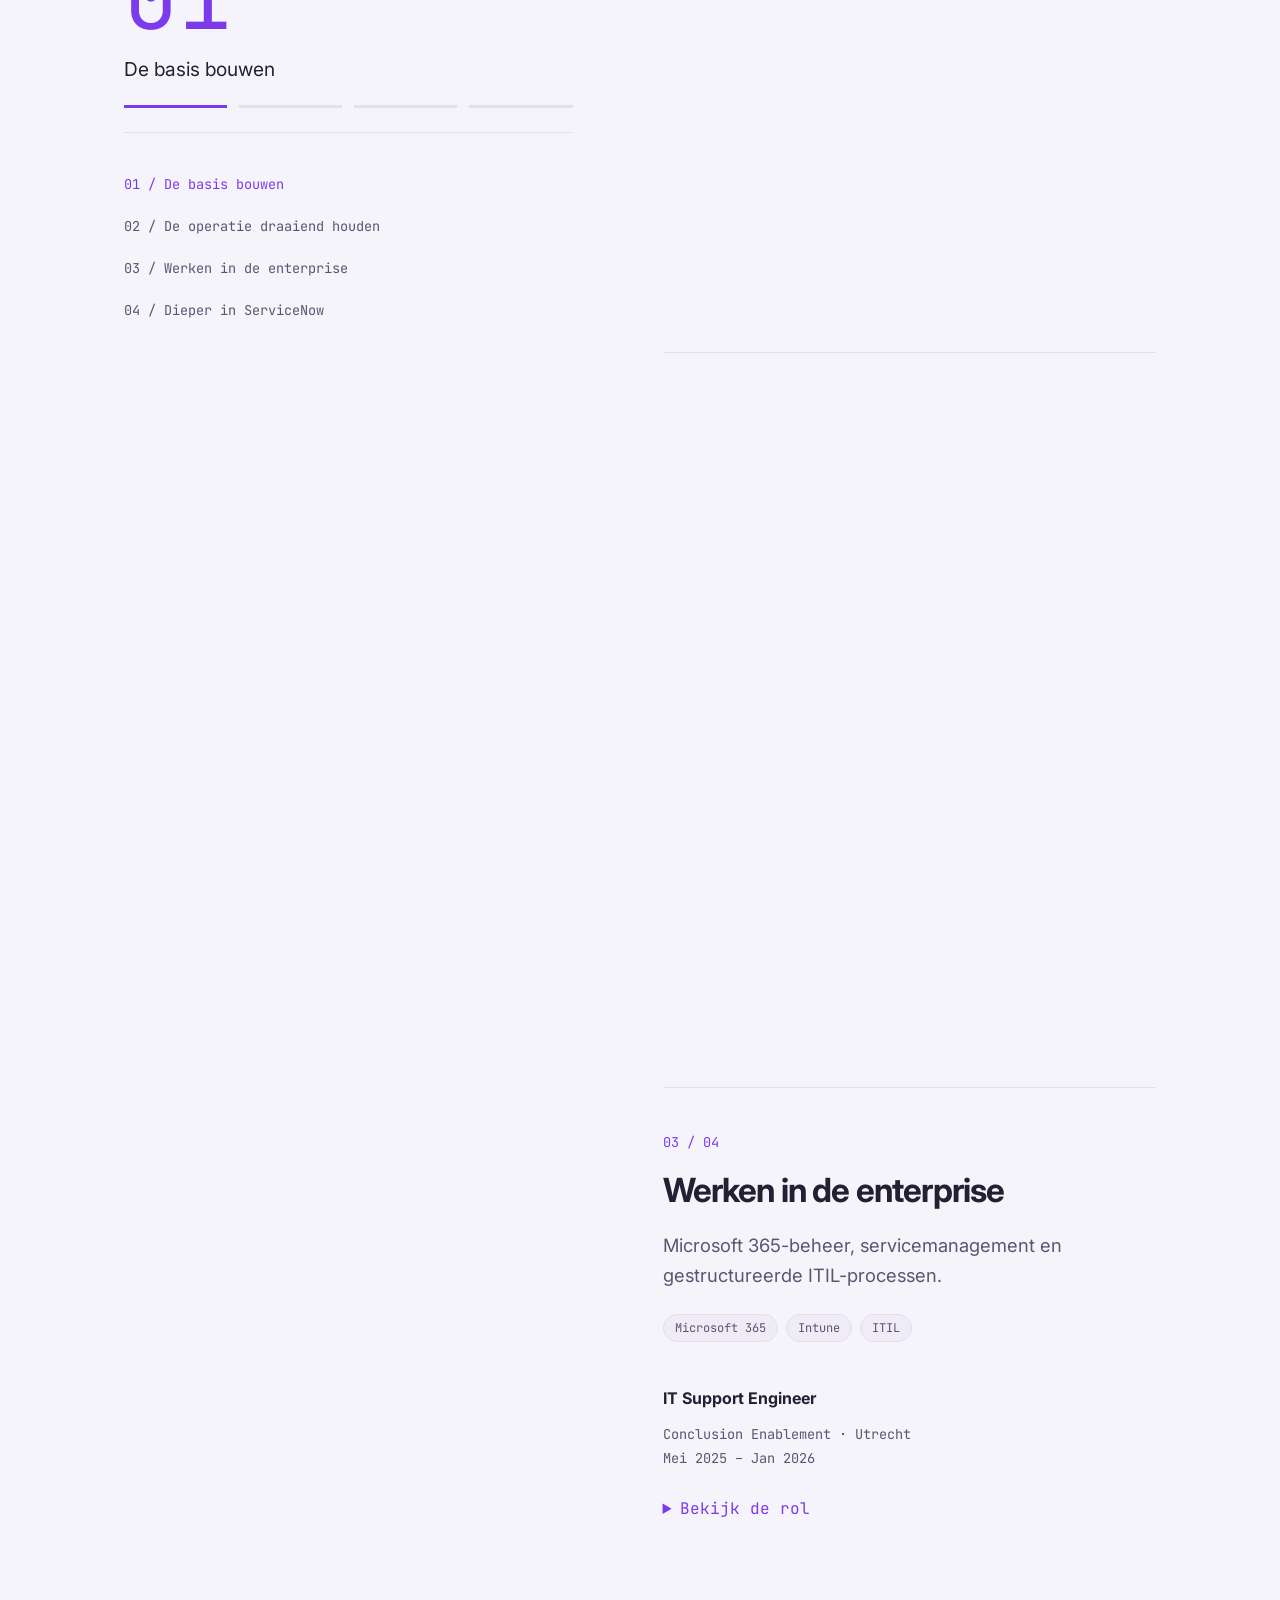
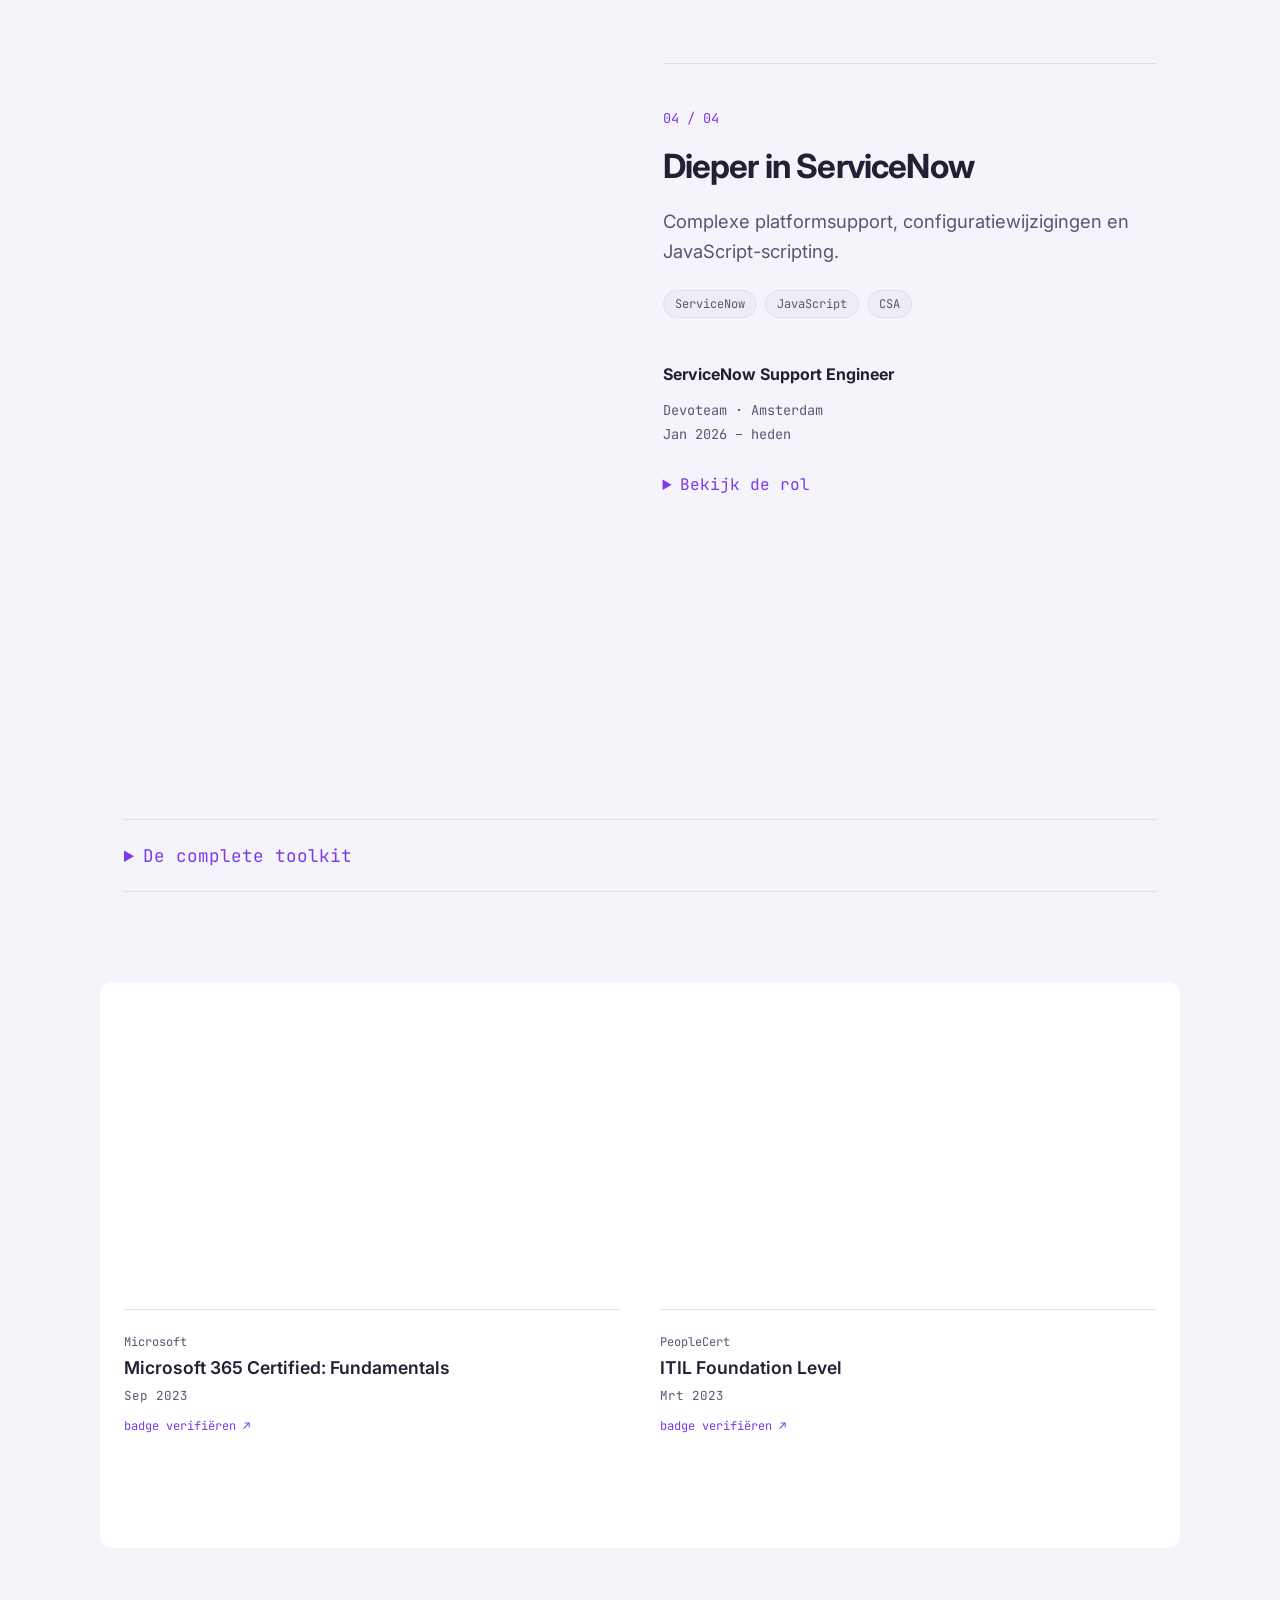
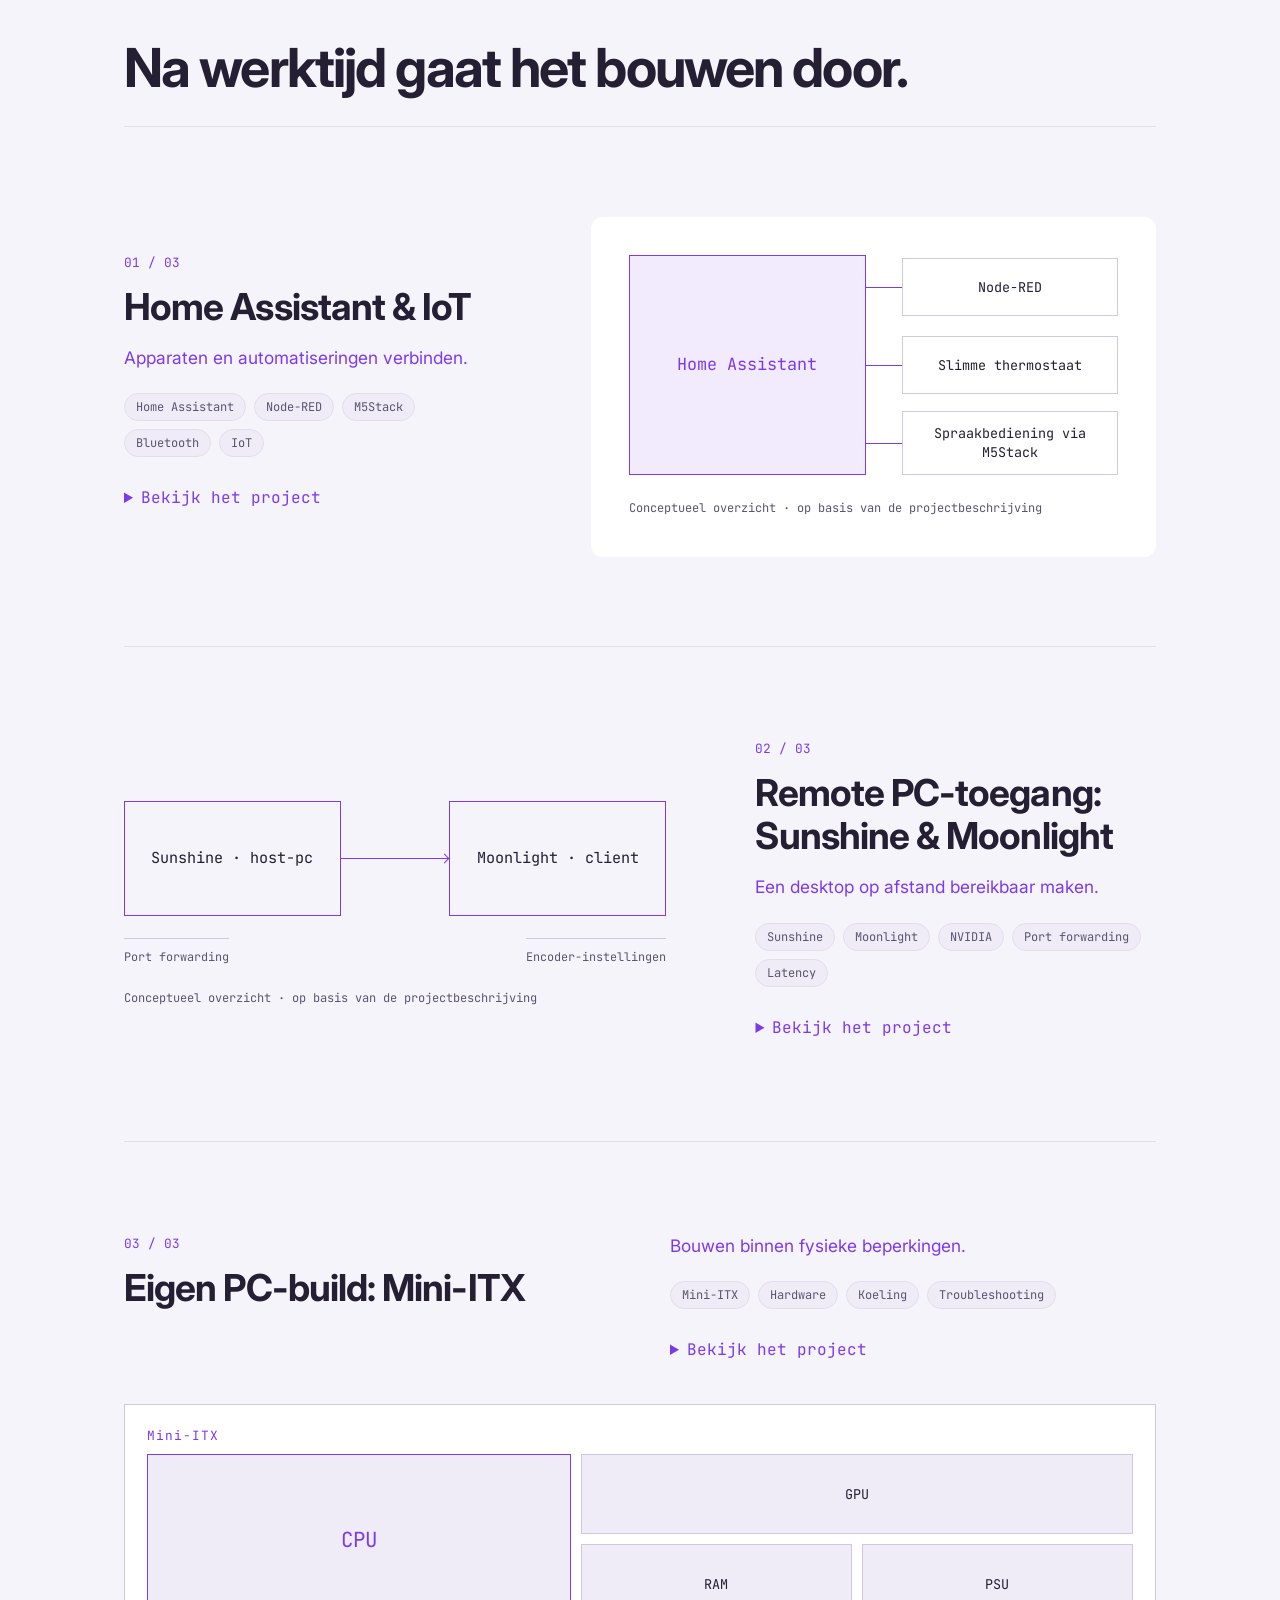
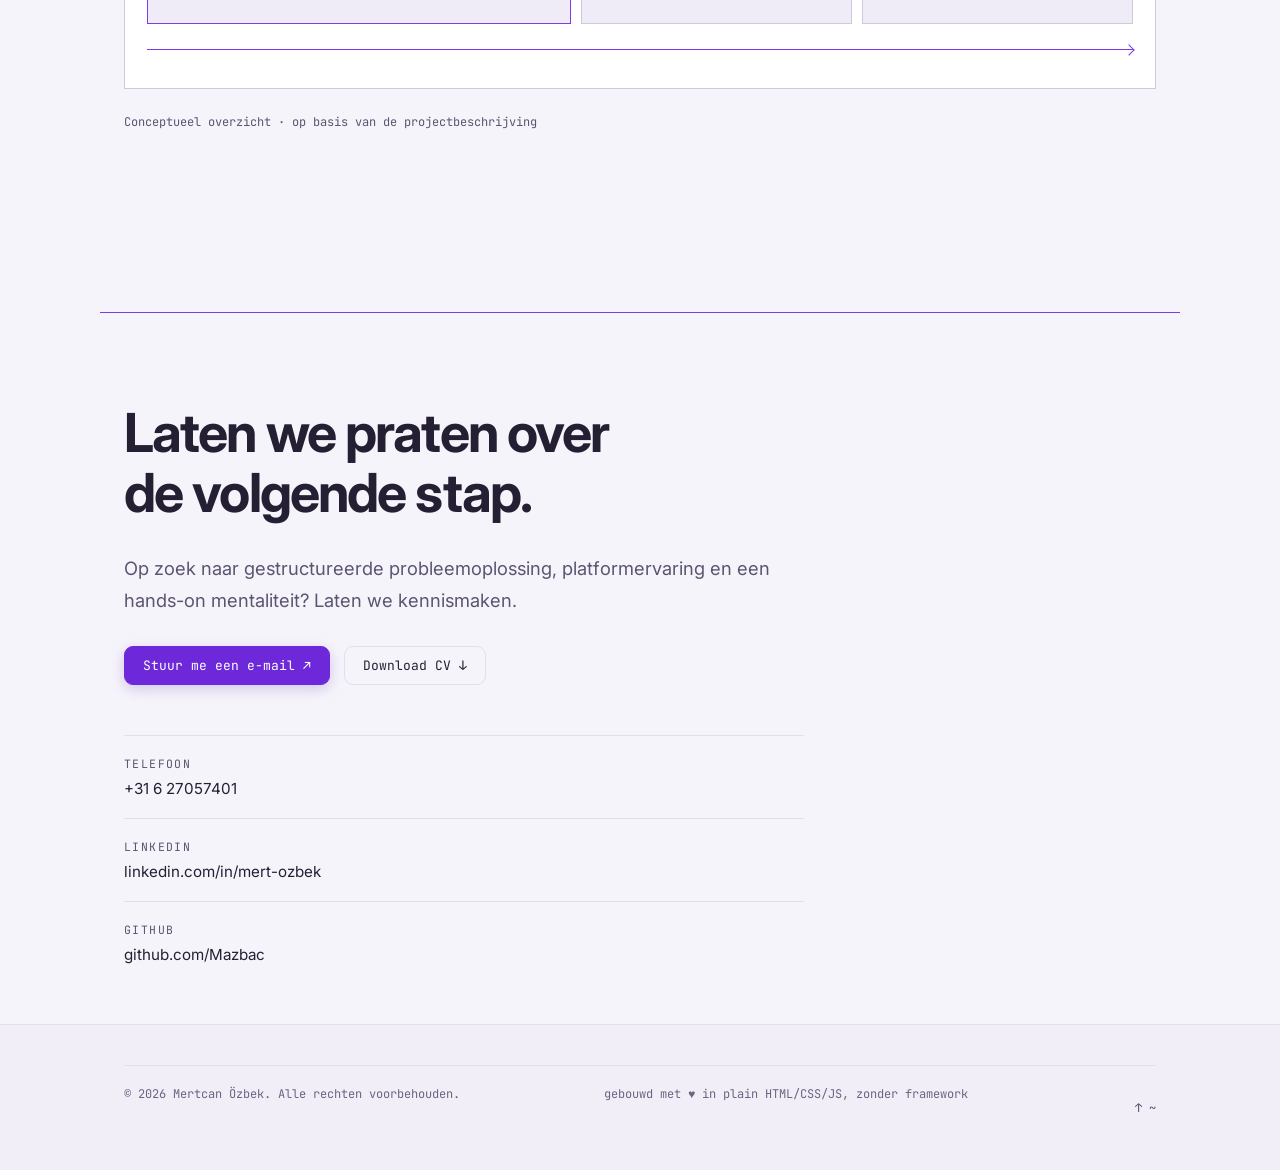
==== commit e4a67e53: "Remove em dashes from portfolio and CVs" ====
--- a/index.html
+++ b/index.html
@@ -3,7 +3,7 @@
 <head>
   <meta charset="UTF-8">
   <meta name="viewport" content="width=device-width, initial-scale=1.0">
-  <title>Mertcan Özbek — ICT Professional &amp; ServiceNow Engineer</title>
+  <title>Mertcan Özbek | ICT Professional &amp; ServiceNow Engineer</title>
   <meta name="description" content="Portfolio van Mertcan Özbek: ICT professional met ervaring in enterprise Microsoft 365, ServiceNow en ITIL.">
   <meta name="theme-color" content="#0a0910">
   <script>
@@ -16,7 +16,7 @@
       document.querySelector('meta[name="theme-color"]').content = theme === 'light' ? '#f6f4fb' : '#0a0910';
     })();
   </script>
-  <meta property="og:title" content="Mertcan Özbek — ICT Professional &amp; ServiceNow Engineer">
+  <meta property="og:title" content="Mertcan Özbek | ICT Professional &amp; ServiceNow Engineer">
   <meta property="og:description" content="Portfolio van Mertcan Özbek: ICT professional met ervaring in enterprise Microsoft 365, ServiceNow en ITIL.">
   <meta property="og:type" content="website">
   <link rel="icon" href="data:image/svg+xml,%3Csvg xmlns='http://www.w3.org/2000/svg' viewBox='0 0 64 64'%3E%3Crect width='64' height='64' rx='12' fill='%230a0910'/%3E%3Ctext x='10' y='44' font-family='monospace' font-size='30' fill='%23a78bfa'%3E&gt;_%3C/text%3E%3C/svg%3E">
--- a/css/styles.css
+++ b/css/styles.css
@@ -1,5 +1,5 @@
 /* ============================================================
-   Portfolio — Mertcan Özbek
+   Portfolio: Mertcan Özbek
    Dark terminal aesthetic · violet accent · zero dependencies
    ============================================================ */
 
@@ -329,7 +329,6 @@
 .lang-toggle:active,
 .menu-btn:active,
 .chip:active,
-.skill-group:active,
 .cert-card:active,
 .project-card:active,
 .contact-card:active {
@@ -455,7 +454,7 @@
 
 /* photo card */
 
-.hero-side { display: flex; justify-content: center; }
+.hero-side { display: flex; justify-content: flex-end; }
 
 .photo-card {
   width: 100%;
@@ -539,7 +538,7 @@
   }
 }
 
-/* idle glitch pulse — fires without hover (mobile + desktop) */
+/* idle glitch pulse: fires without hover (mobile + desktop) */
 .glitch.glitch-pulse::before {
   opacity: 0.85;
   color: #e879f9;
@@ -740,15 +739,6 @@
   background: var(--surface);
   border-radius: 12px;
   padding: 20px;
-  transition: border-color 0.25s, transform 0.25s, box-shadow 0.25s;
-}
-
-@media (hover: hover) {
-  .skill-group:hover {
-    border-color: var(--border-strong);
-    transform: translateY(-2px);
-    box-shadow: 0 10px 30px rgba(0, 0, 0, 0.35);
-  }
 }
 
 .skill-group h3 {
@@ -962,7 +952,7 @@
     padding-top: calc(var(--nav-h) + 40px);
   }
 
-  .hero-side { order: -1; }
+  .hero-side { order: -1; justify-content: center; }
   .photo-card { max-width: 280px; }
   .terminal-body { min-height: 320px; }
 
--- a/css/journey.css
+++ b/css/journey.css
@@ -11,6 +11,21 @@
 summary { cursor: pointer; color: var(--accent); font-family: var(--mono); padding: 14px 0; min-height: 44px; }
 details[open] summary { margin-bottom: 12px; }
 details p, details li { line-height: 1.75; }
+@supports selector(details::details-content) and (interpolate-size: allow-keywords) {
+  @media (prefers-reduced-motion: no-preference) {
+    details { interpolate-size: allow-keywords; }
+    details > summary { transition: margin-bottom 260ms cubic-bezier(.16, 1, .3, 1); }
+    details::details-content {
+      block-size: 0;
+      overflow: clip;
+      opacity: 0;
+      transition: block-size 260ms cubic-bezier(.16, 1, .3, 1), opacity 180ms ease-out, content-visibility 260ms allow-discrete;
+    }
+    details[open]::details-content { block-size: auto; opacity: 1; }
+    main.restoring-details details > summary,
+    main.restoring-details details::details-content { transition: none; }
+  }
+}
 summary:focus-visible, a:focus-visible, button:focus-visible { outline: 2px solid var(--accent); outline-offset: 5px; }
 #timeline { display: grid; grid-template-columns: 1fr 1.1fr; gap: 90px; position: relative; }
 .timeline::before { display: none; }
@@ -42,7 +57,7 @@
 .toolkit > summary { font-size: 1.1rem; padding: 24px 0; }
 .toolkit-body { display: grid; grid-template-columns: 1fr 1fr; gap: 24px; padding-bottom: 24px; }
 .toolkit .skill-group { background: none; border: none; padding: 0; }
-#certifications { background: var(--surface); }
+#certifications { background: var(--surface); border-radius: 12px; }
 .cert-grid { display: grid; grid-template-columns: 1fr 1fr; gap: 0 40px; }
 .cert-card { background: none; border: 0; border-radius: 0; border-top: 1px solid var(--border); padding: 24px 0; box-shadow: none; }
 .cert-name { font-size: 1.1rem; }
@@ -58,6 +73,16 @@
 .project-notes details { margin-top: 16px; }
 .project-visual { font-family: var(--mono); color: var(--text); }
 .diagram-caption { font: .75rem/1.6 var(--mono); color: var(--muted); margin: 24px 0 0; }
+@media (hover: hover) and (pointer: fine) and (prefers-reduced-motion: no-preference) {
+  .project-visual { transition: transform 360ms cubic-bezier(.16, 1, .3, 1), opacity 250ms ease; transform-style: preserve-3d; }
+  .project-visual.is-tilting {
+    transform: perspective(1100px) rotateX(var(--tilt-x, 0deg)) rotateY(var(--tilt-y, 0deg));
+    transition: transform 100ms ease-out, opacity 250ms ease;
+    will-change: transform;
+  }
+  .automation-nodes, .route-nodes, .chassis { transform-style: preserve-3d; }
+  .project-visual .diagram-item { transform: translateZ(12px); }
+}
 
 /* Automation: a hub with three real integrations, not a linear list. */
 .workbench-0 { display: grid; grid-template-columns: minmax(230px, .8fr) minmax(0, 1.2fr); gap: clamp(36px, 7vw, 100px); align-items: center; }
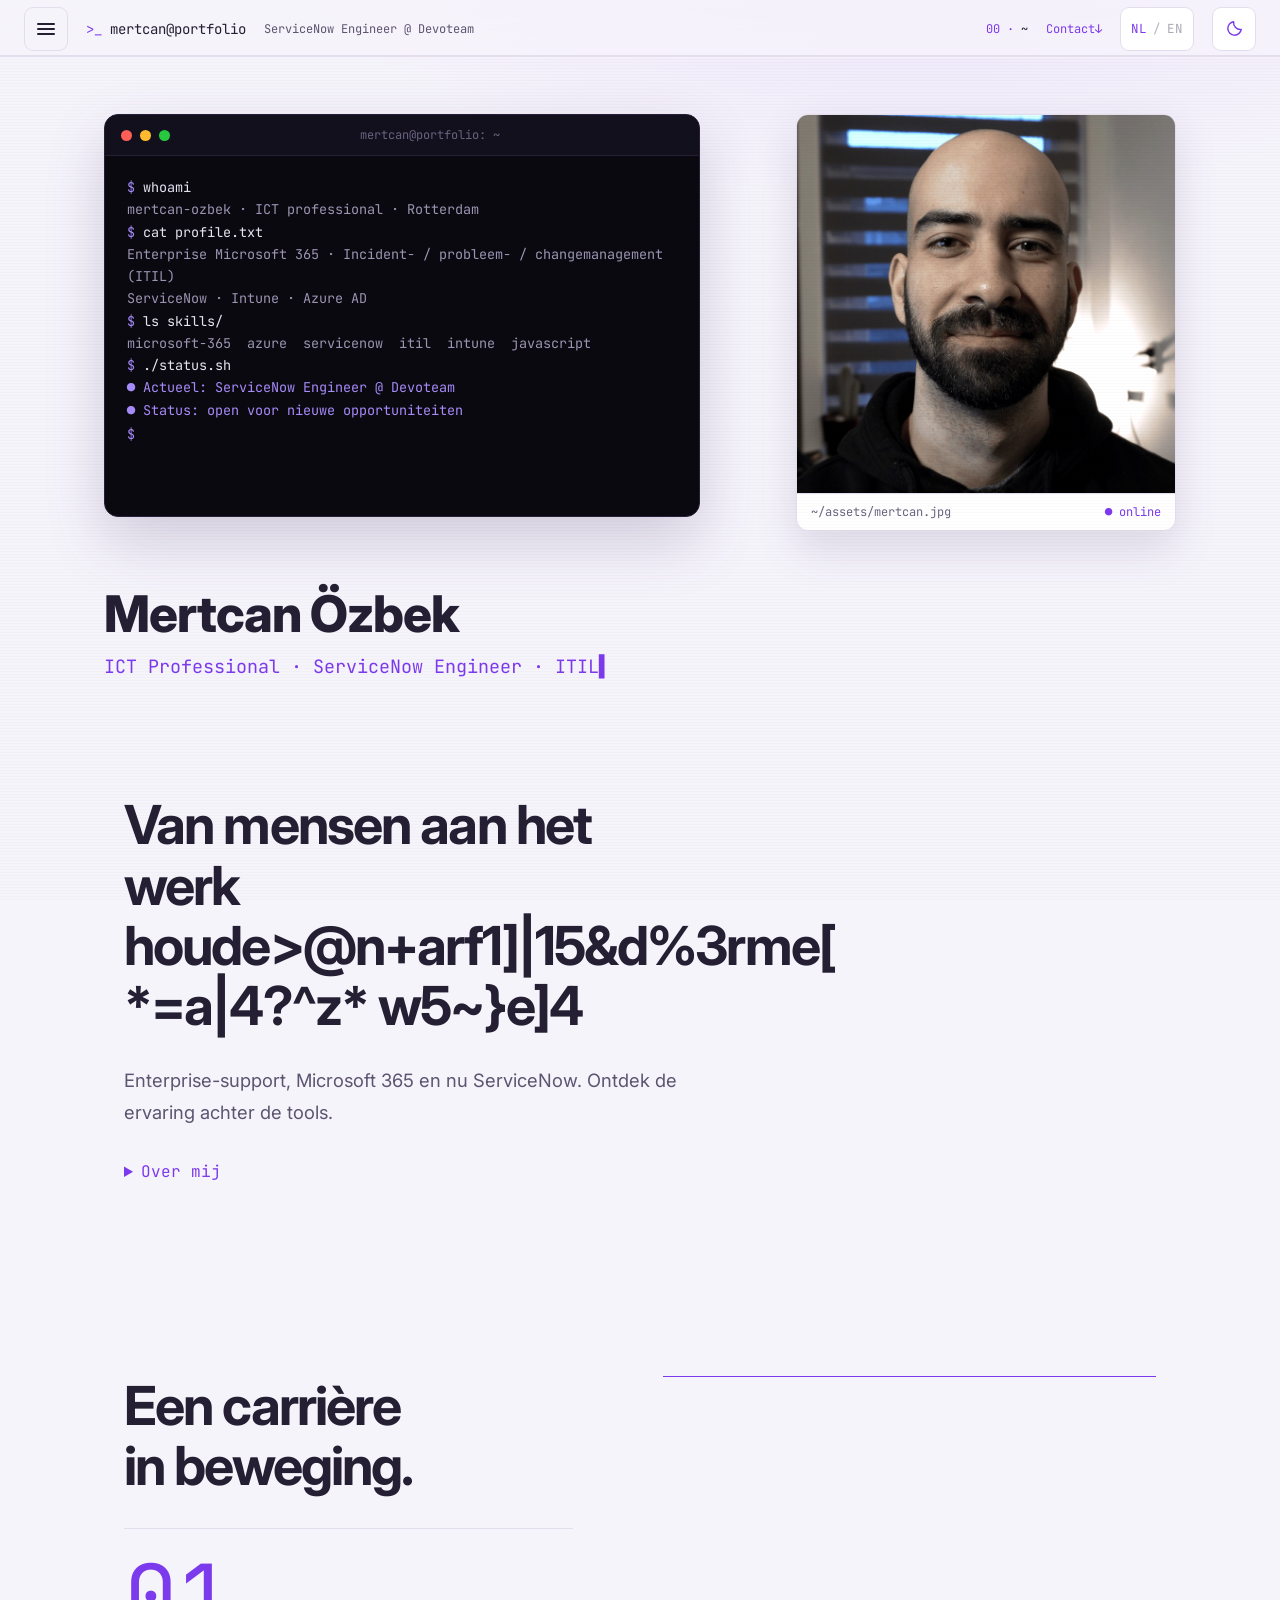
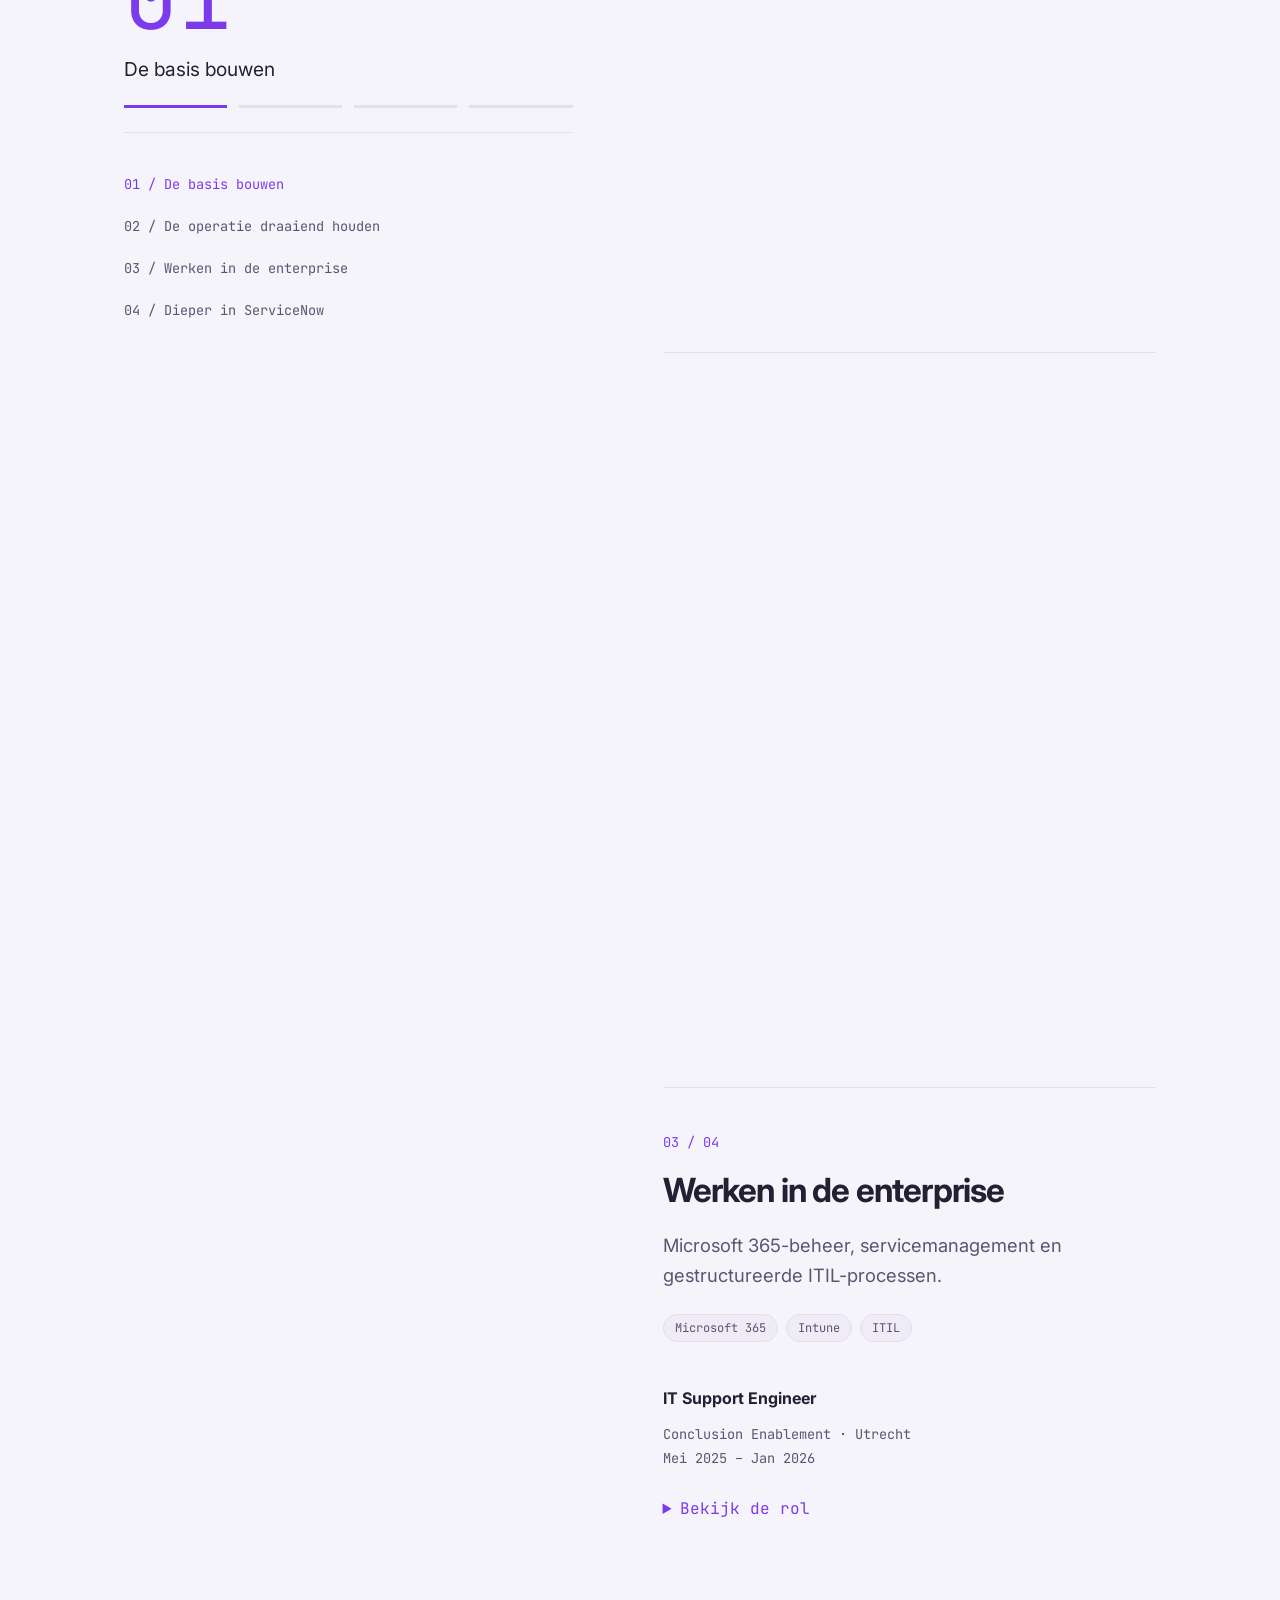
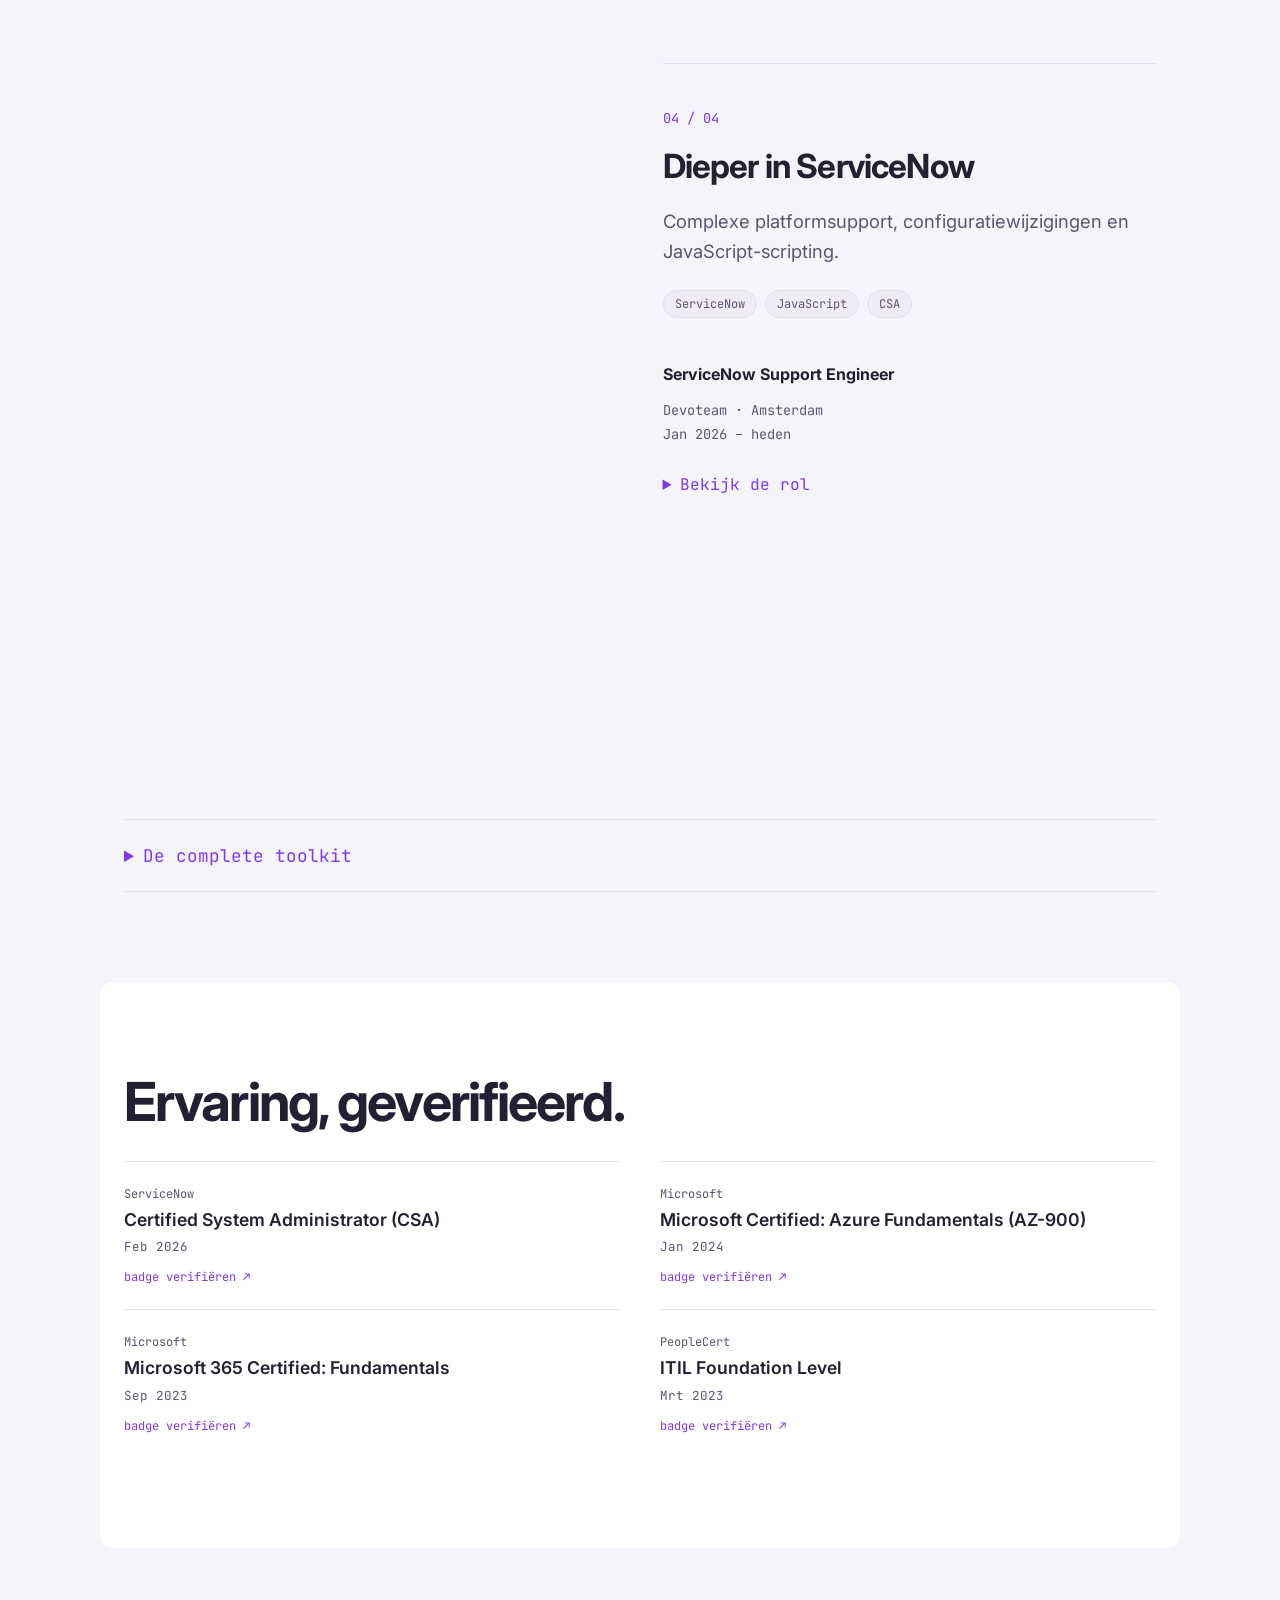
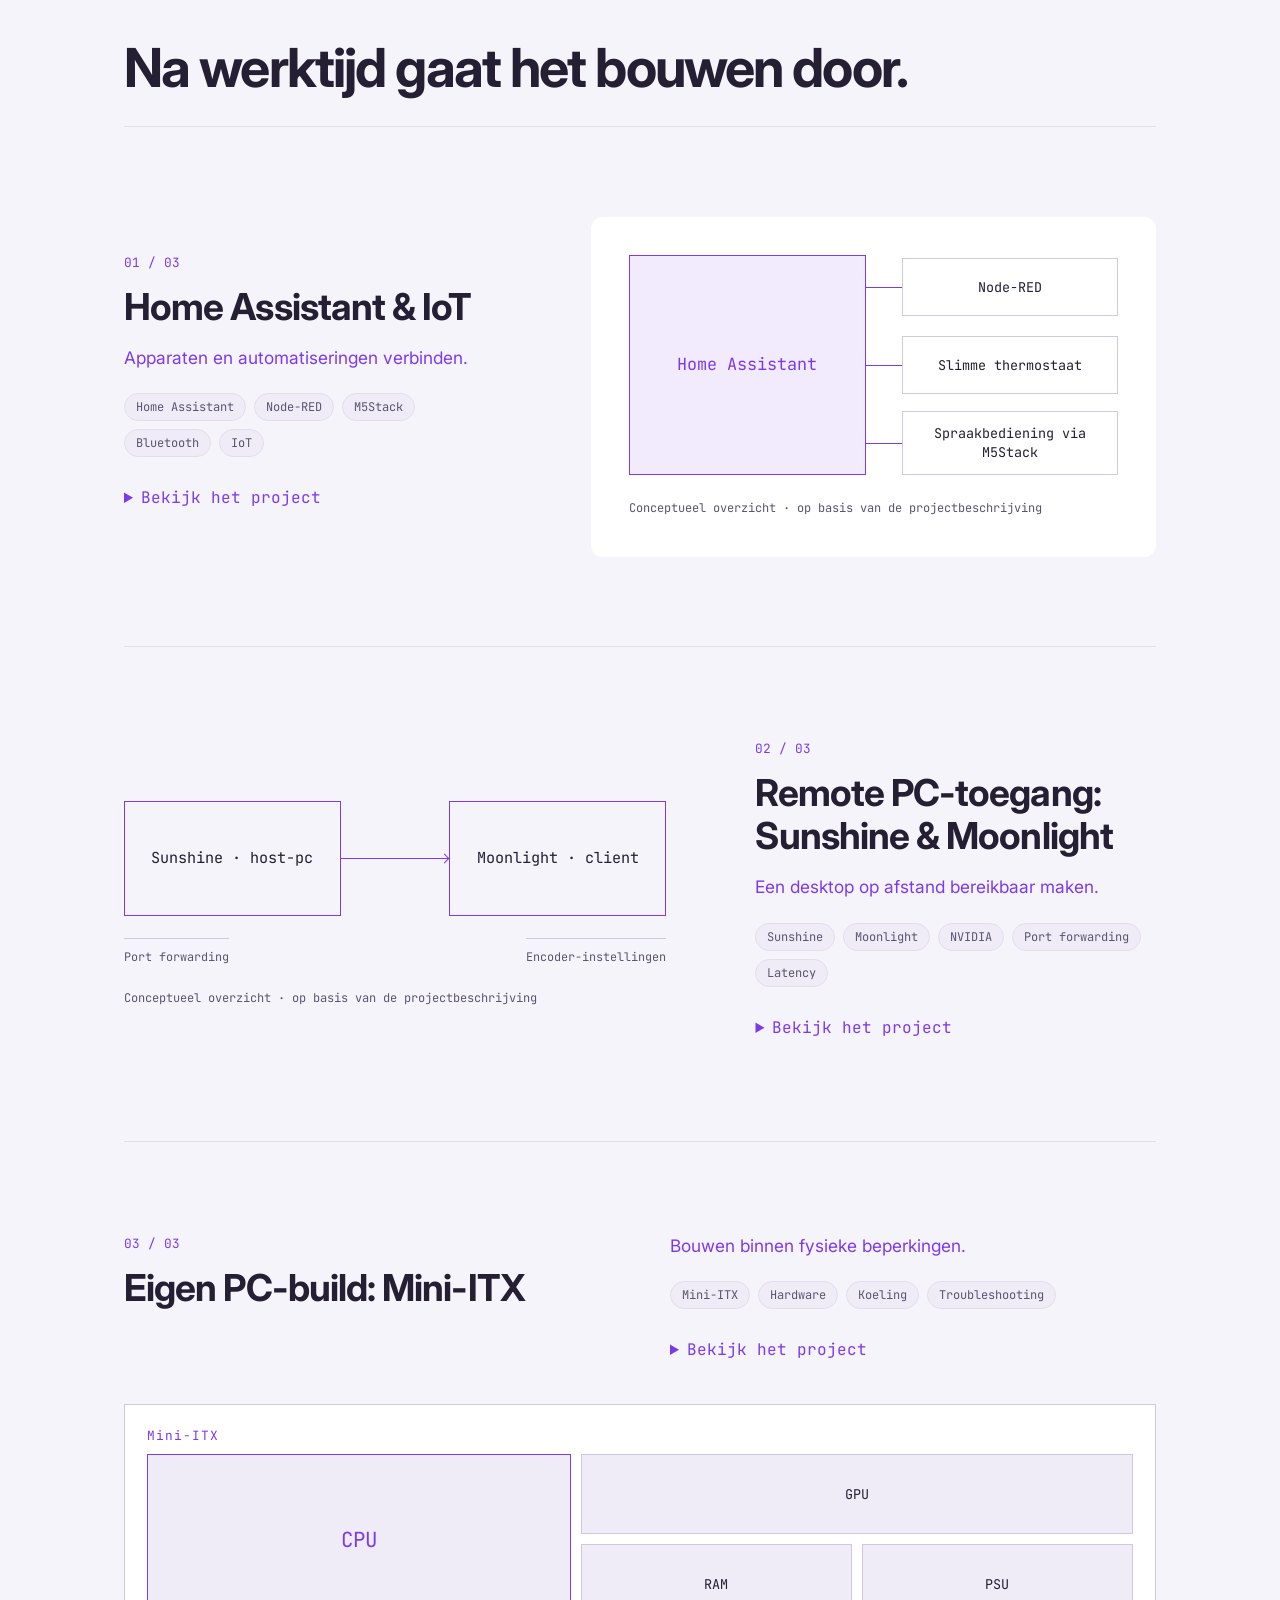
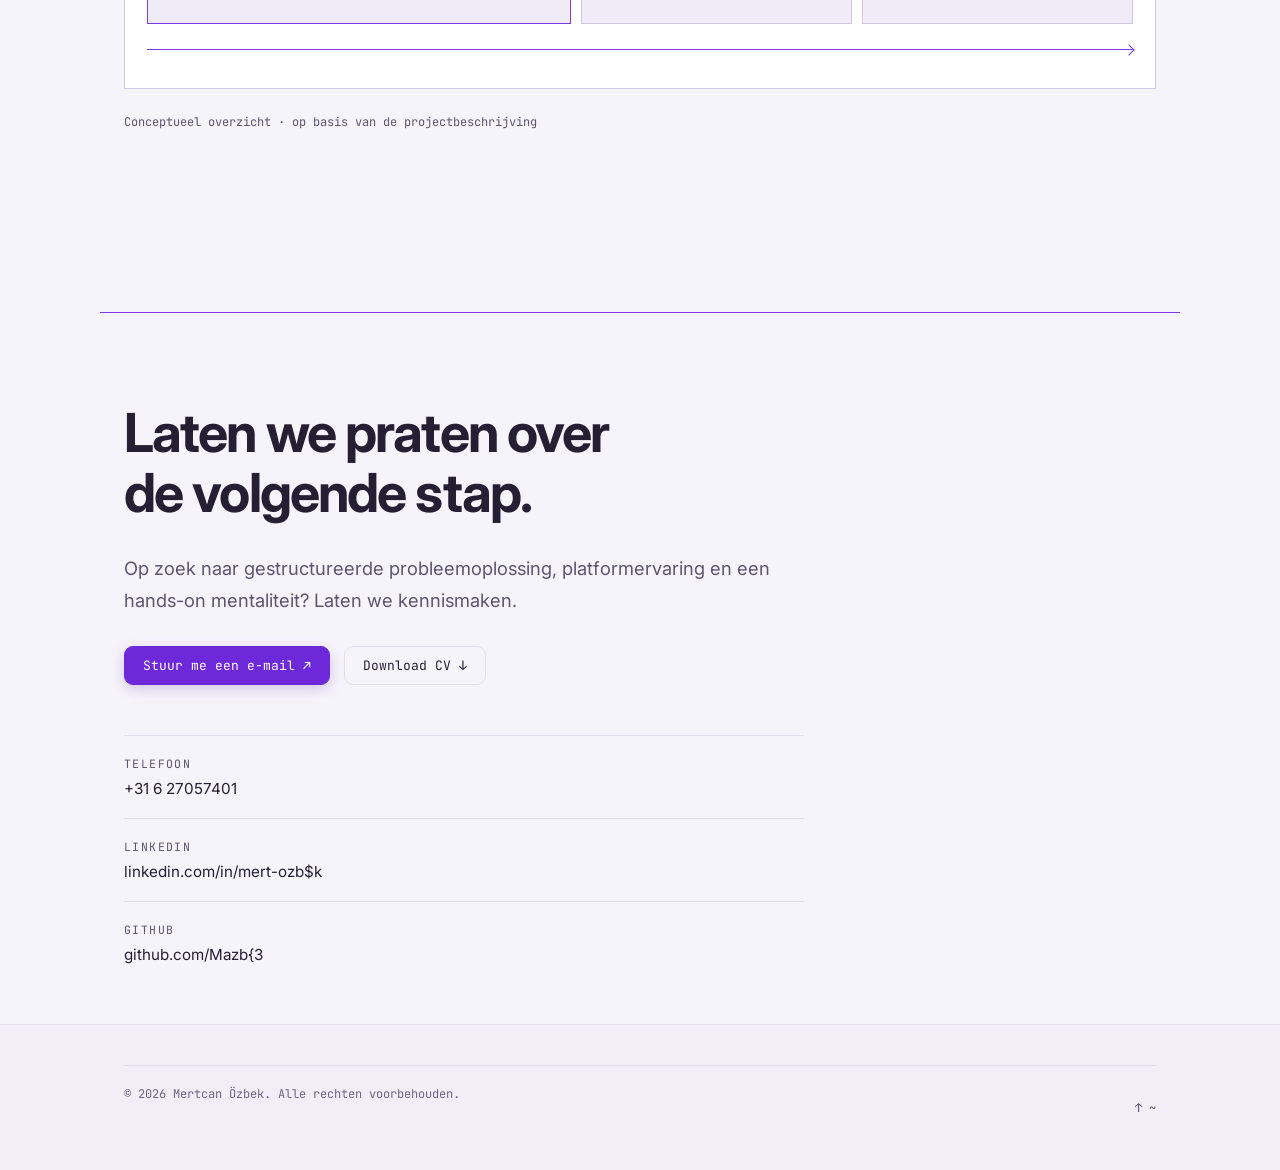
==== commit c16e5e04: "Remove built-with line from footer" ====
--- a/index.html
+++ b/index.html
@@ -165,7 +165,6 @@
     <div class="footer-inner">
       <div class="footer-bottom reveal" data-reveal="footer">
         <span data-i18n="footer.rights"></span>
-        <span data-i18n="footer.built"></span>
         <a class="to-top" href="#top">↑ ~</a>
       </div>
     </div>
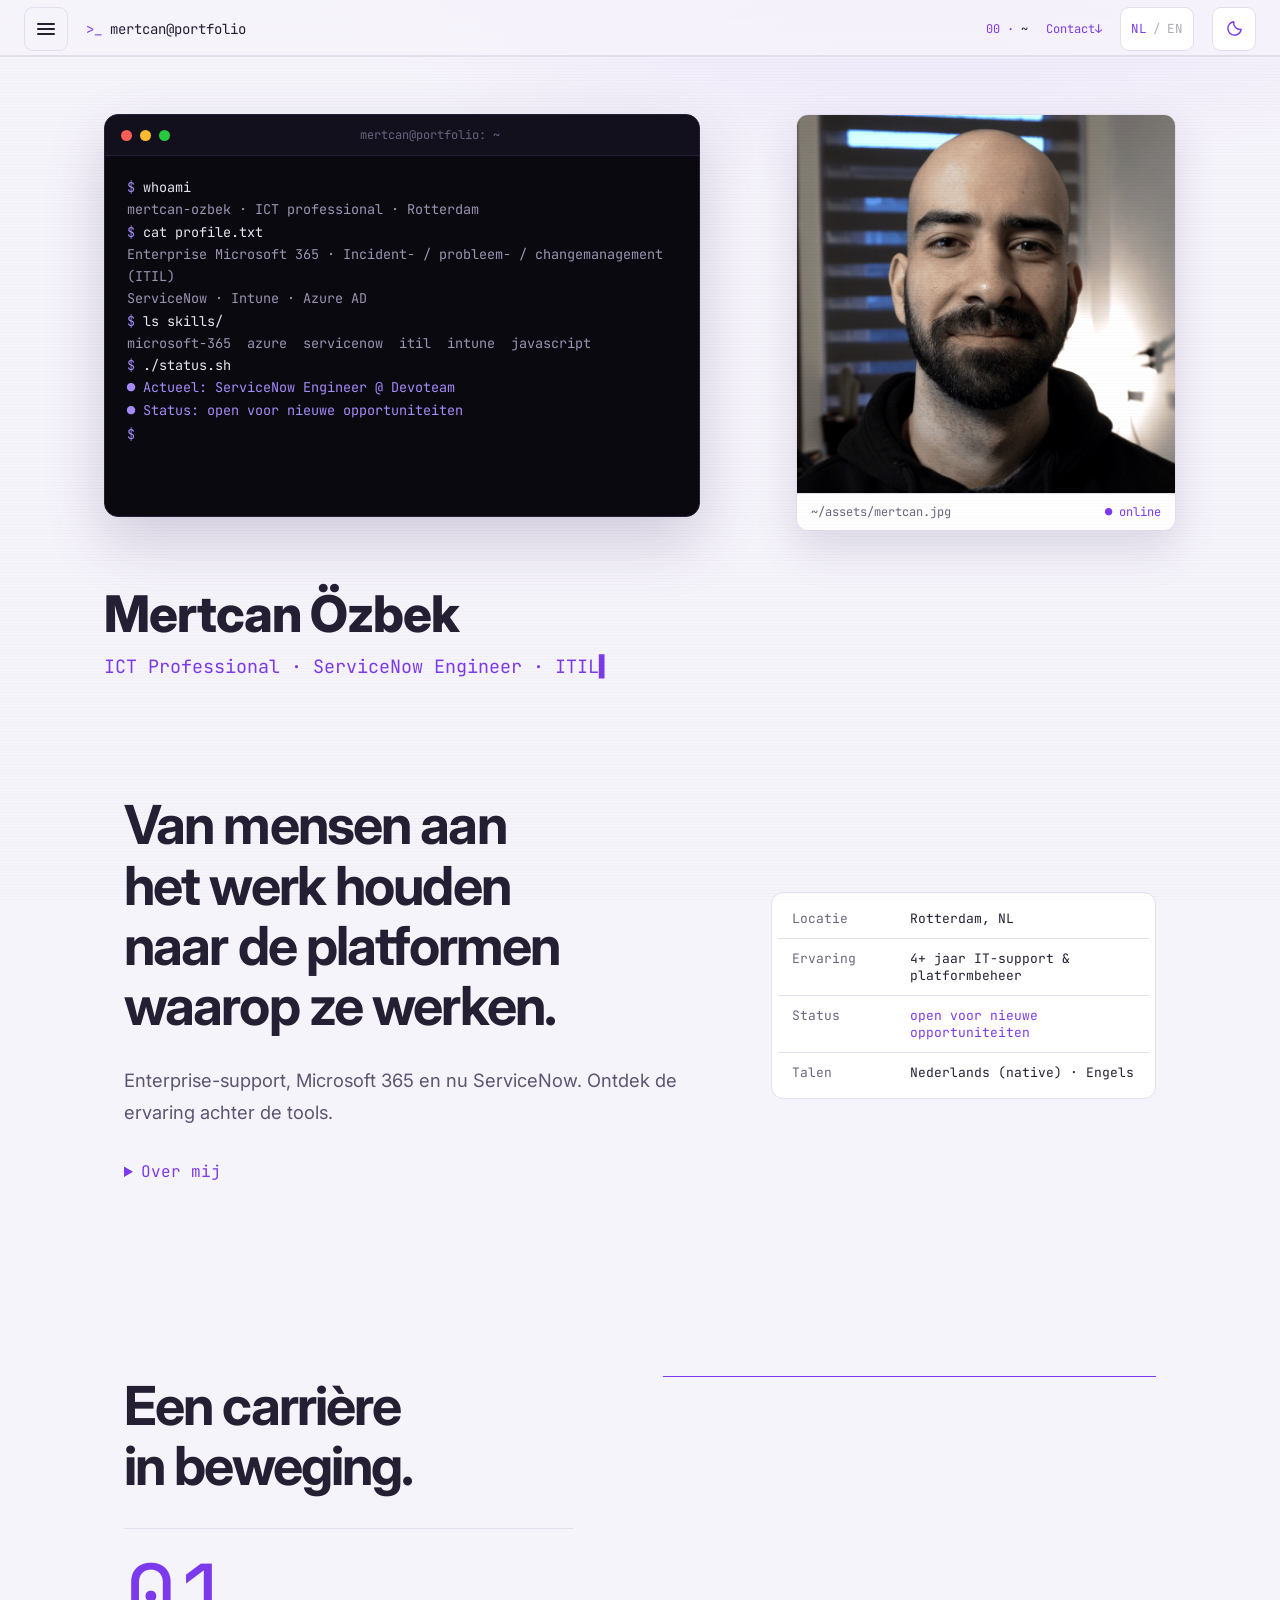
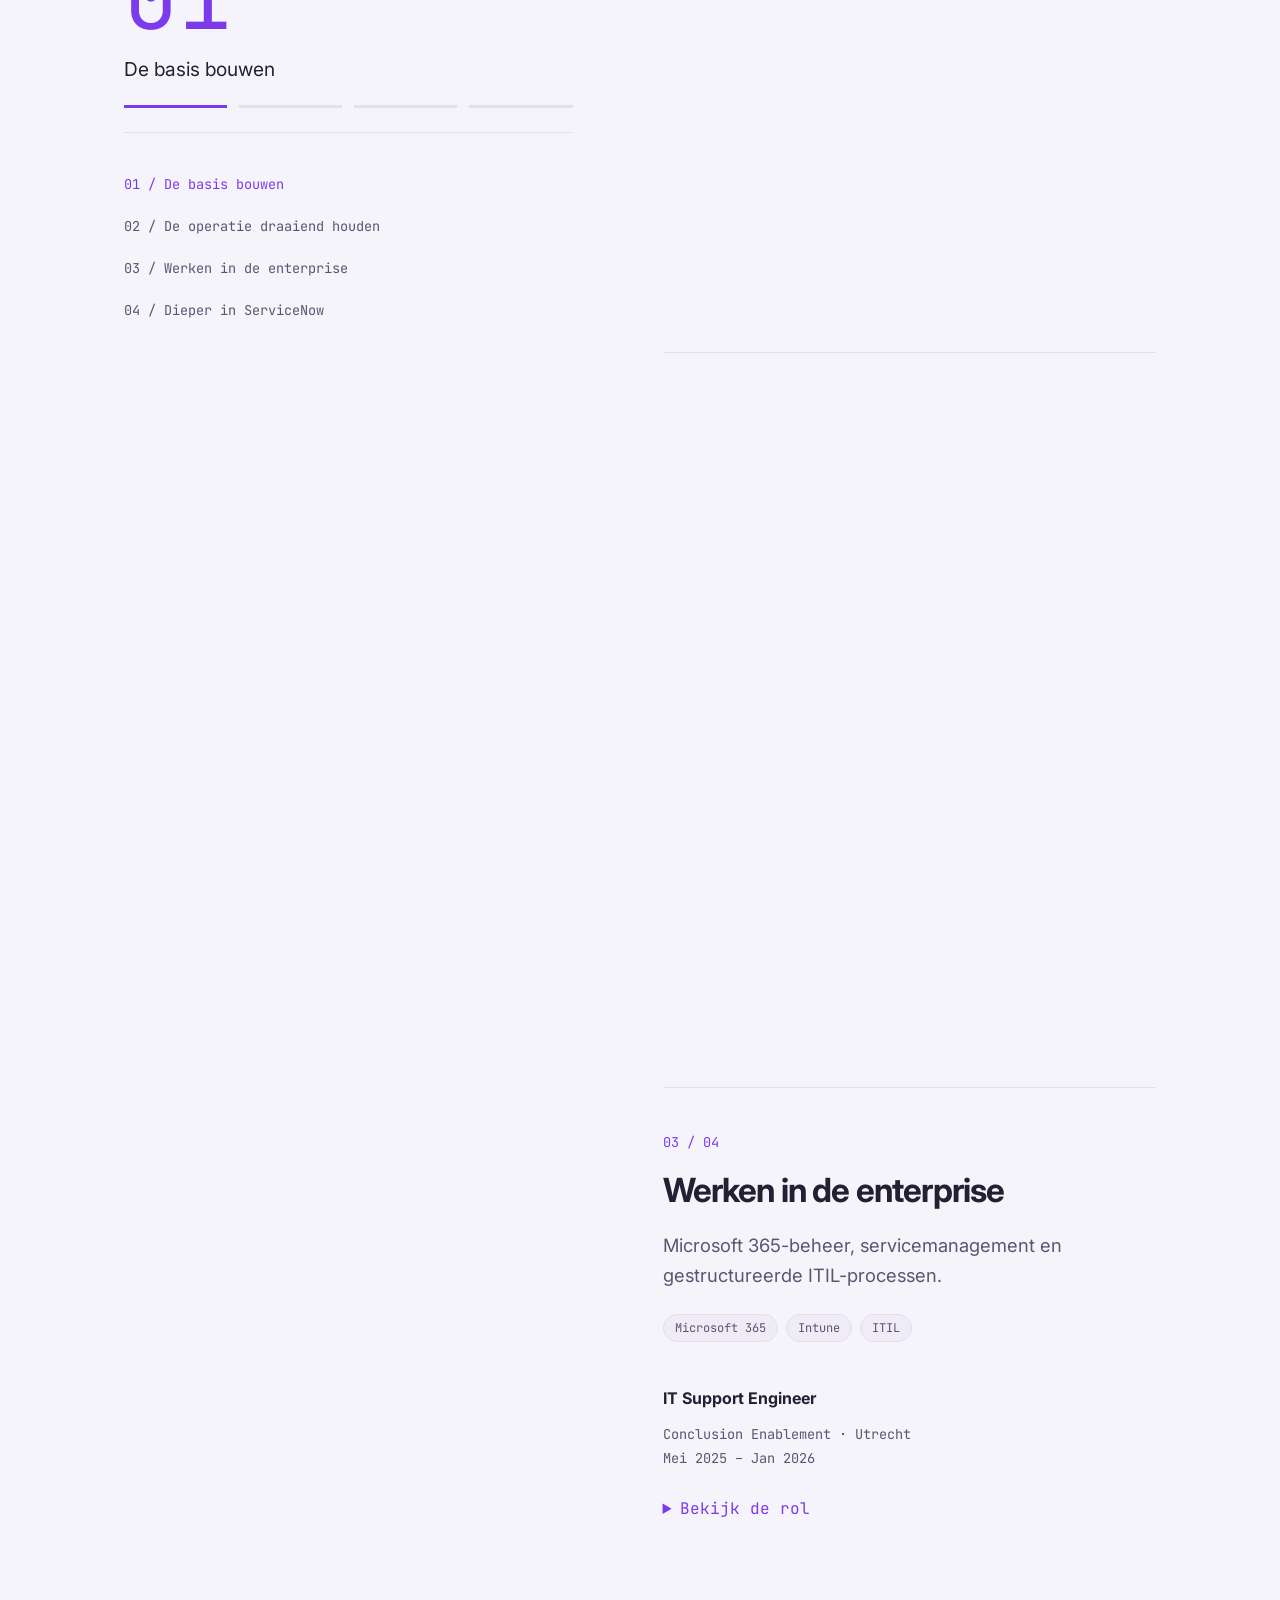
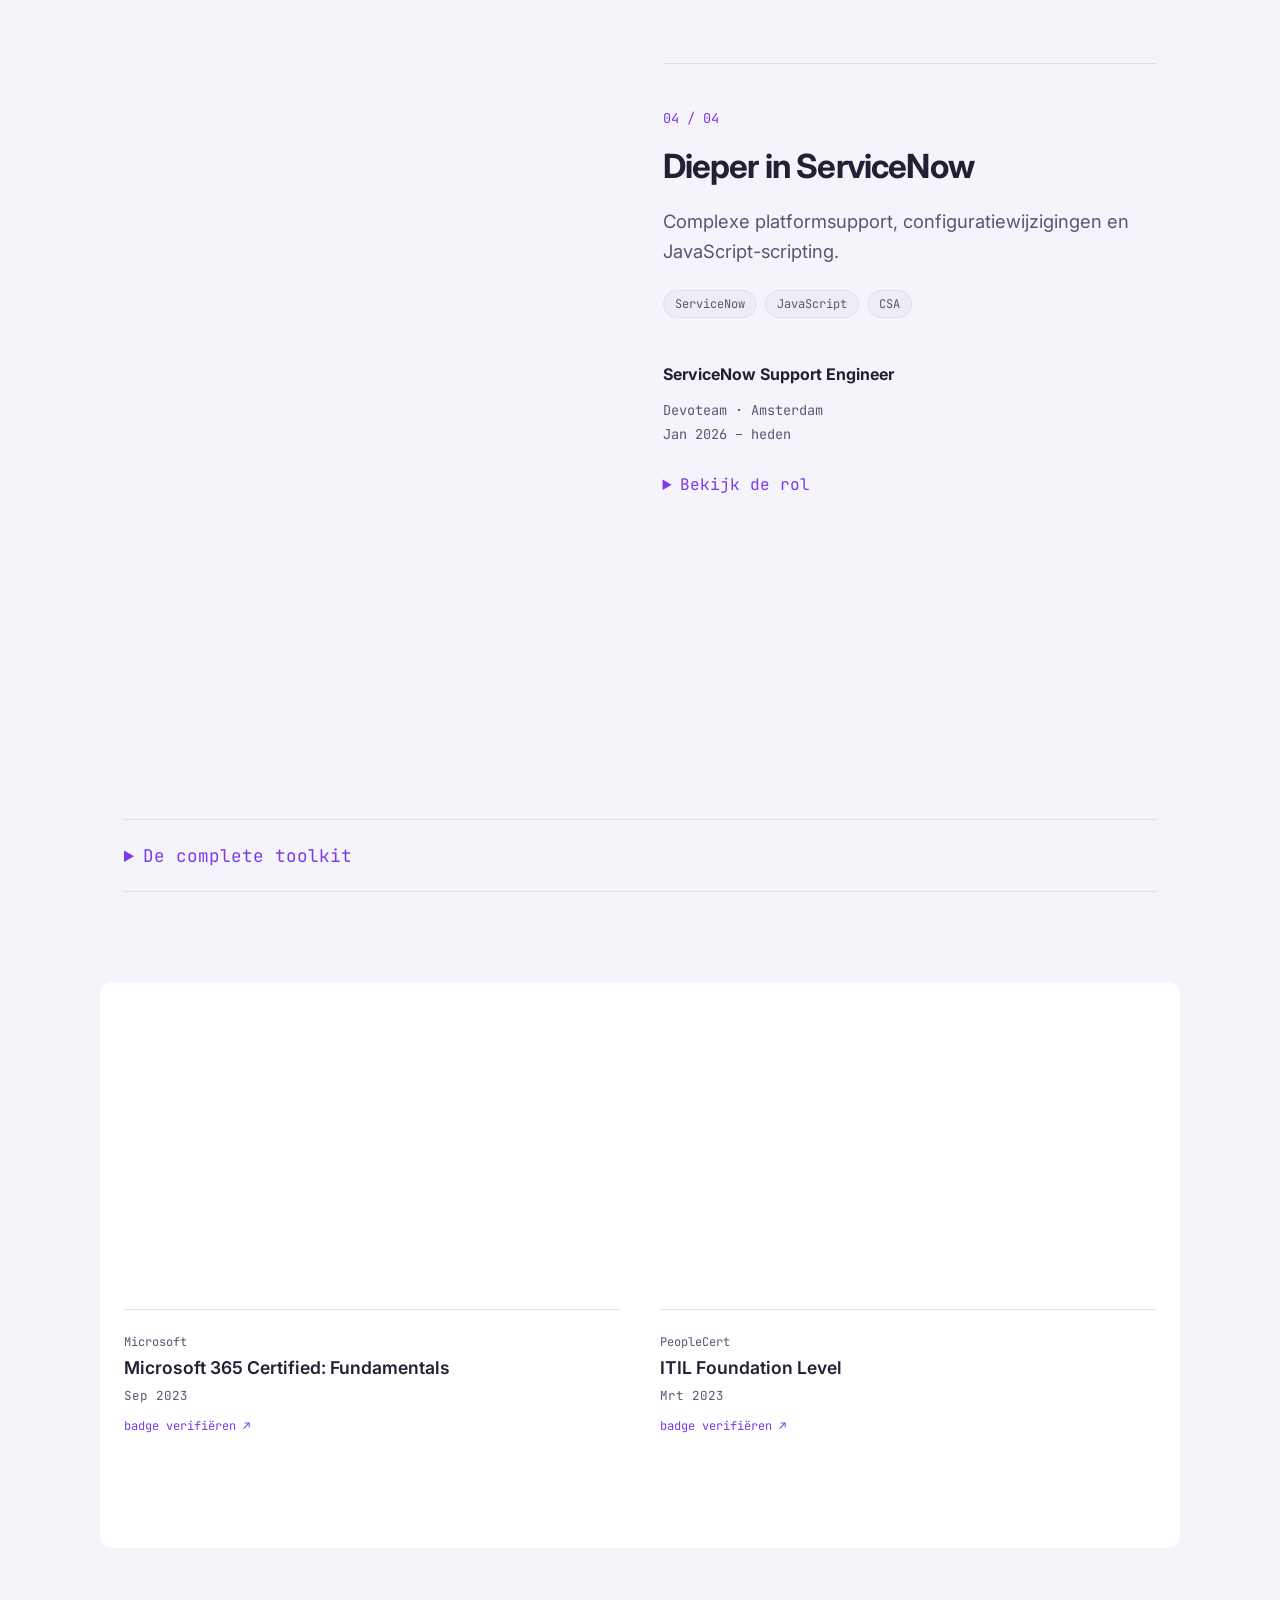
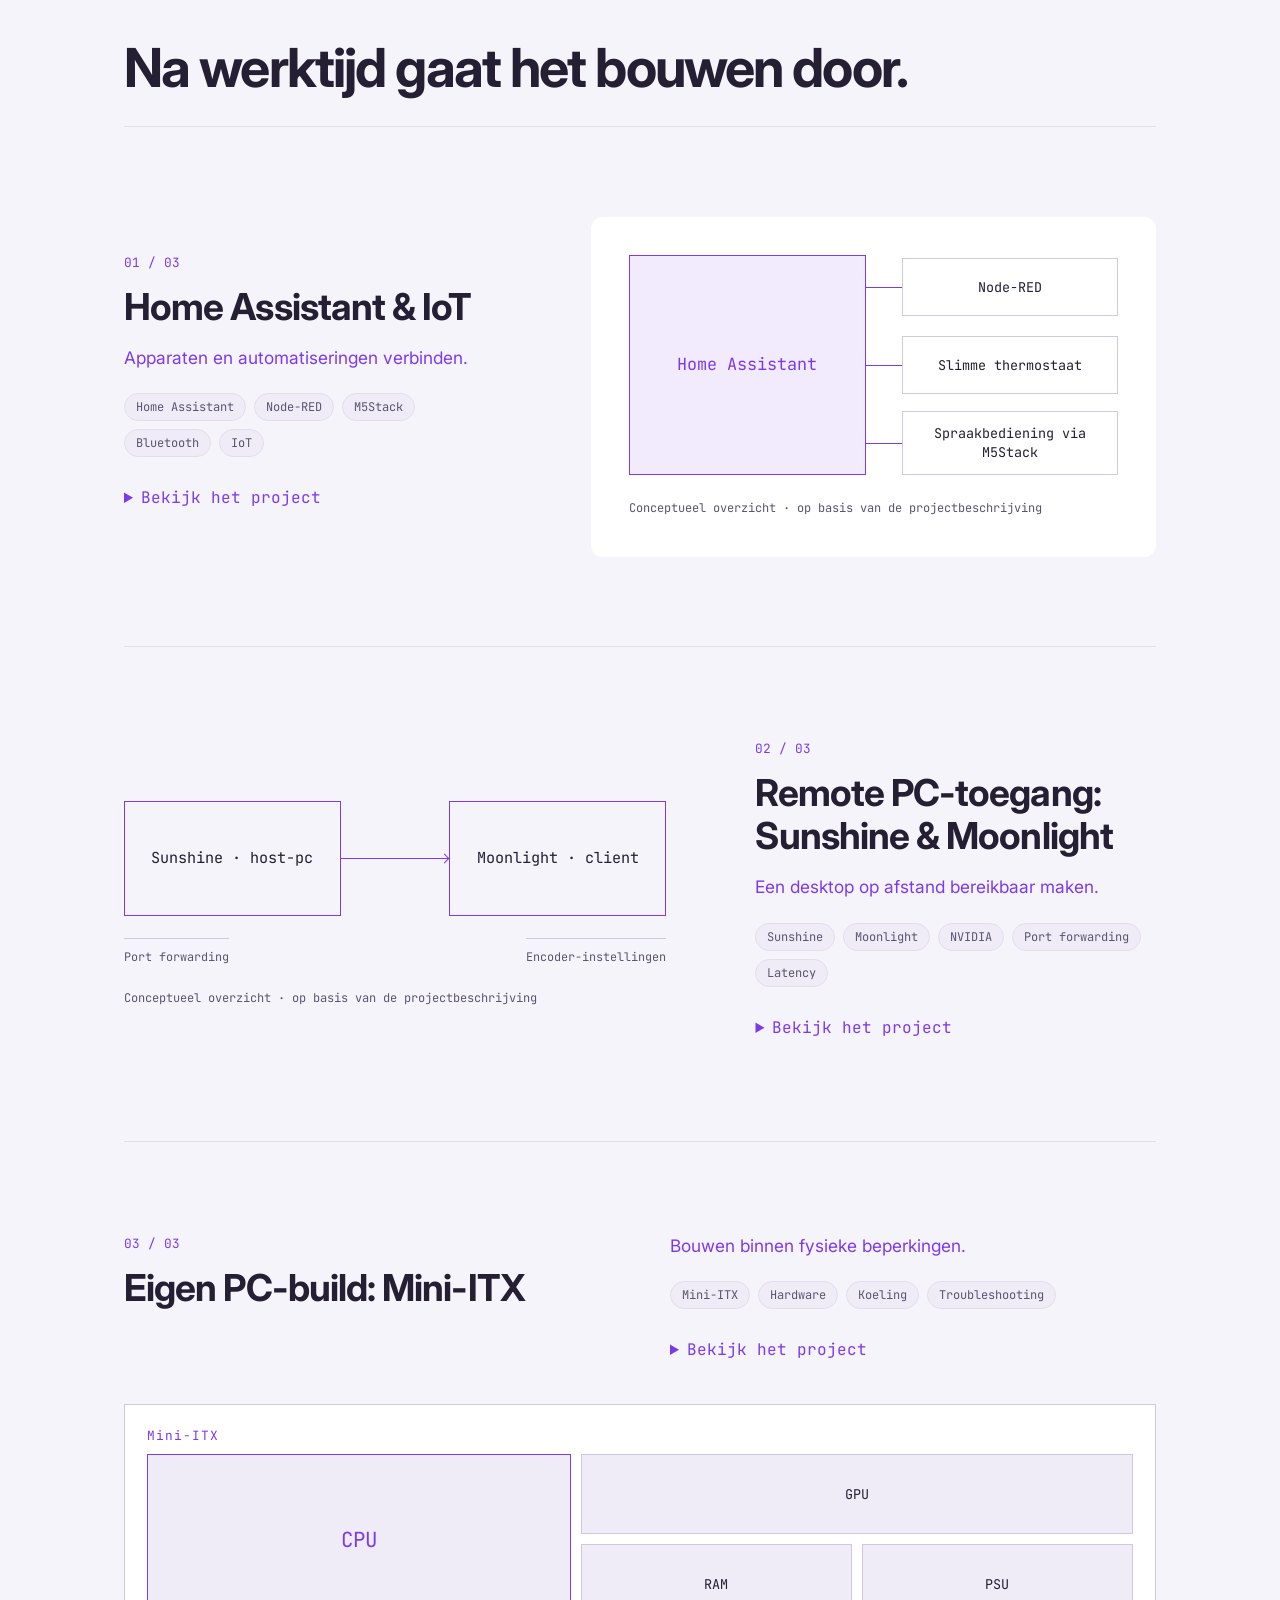
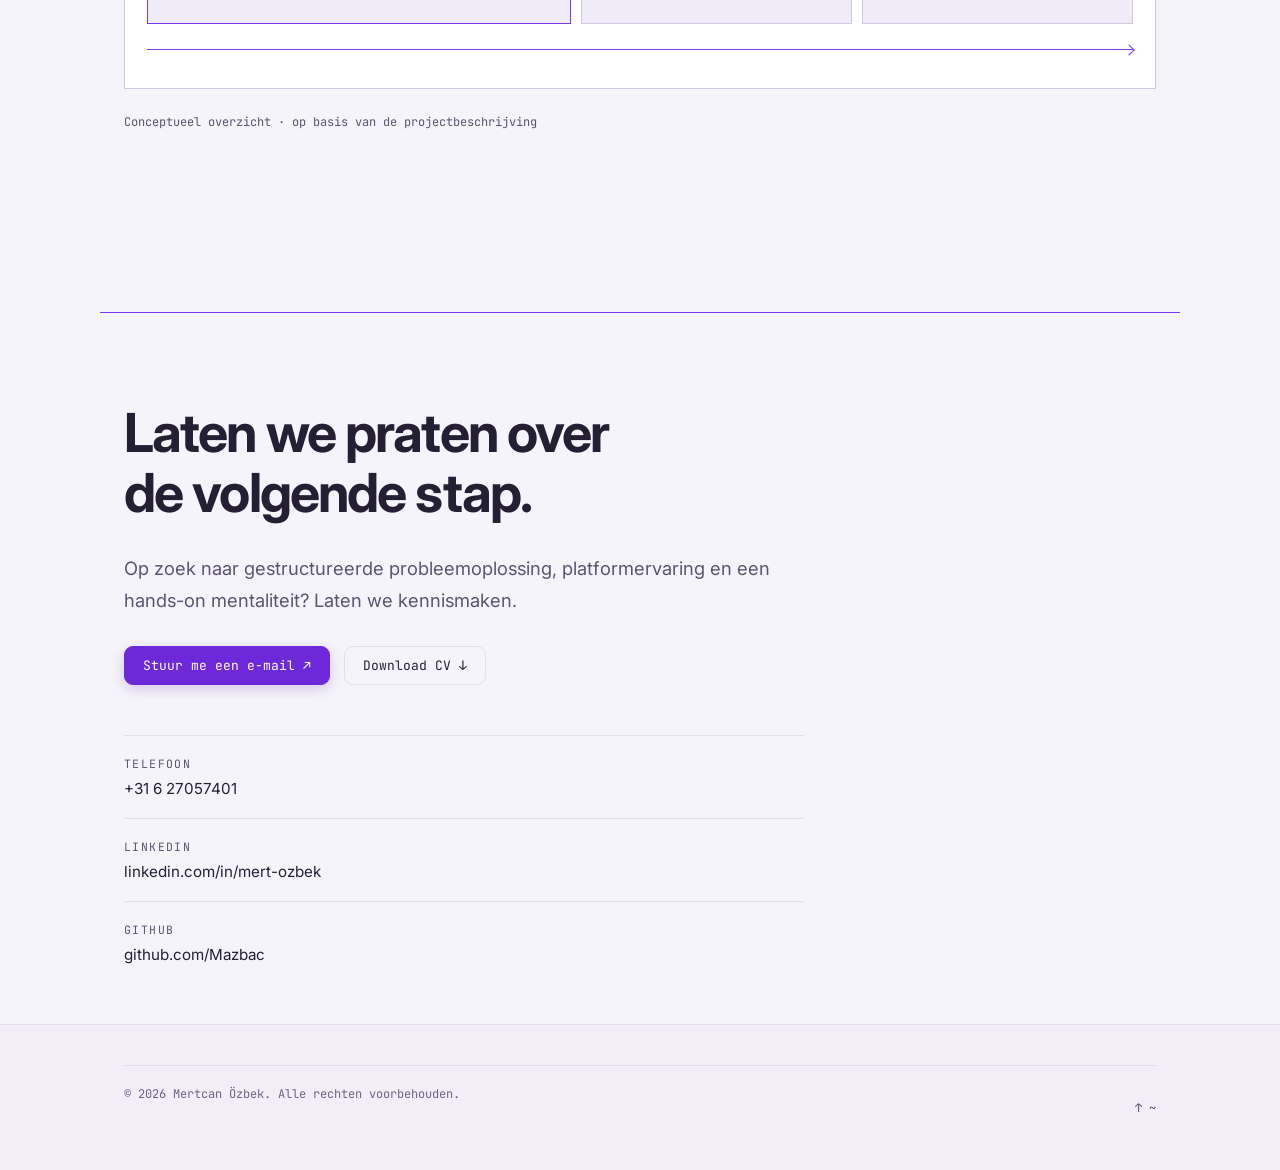
==== commit 799aee80: "Refine desktop menu, header status bar and portrait hover" ====
--- a/index.html
+++ b/index.html
@@ -55,7 +55,6 @@
       <span class="menu-icon" aria-hidden="true"><span class="mid"></span></span>
     </button>
     <a class="logo" href="#top"><span class="prompt">&gt;_</span><span class="logo-text">mertcan@portfolio</span></a>
-    <span class="nav-role" data-i18n="nav.role"></span>
     <span class="chapter-indicator" aria-live="off"><span id="chapterNumber">00</span><span class="chapter-separator" aria-hidden="true"> · </span><span id="chapterName">~</span></span>
     <a class="nav-contact" href="#contact"><span data-i18n="nav.contact"></span><span aria-hidden="true"> ↓</span></a>
     <button class="lang-toggle" id="langToggle" type="button" aria-label="Wissel taal / Switch language">
--- a/css/styles.css
+++ b/css/styles.css
@@ -17,6 +17,9 @@
   --accent-strong: #8b5cf6;
   --accent-soft: rgba(139, 92, 246, 0.14);
   --glow: 0 0 24px rgba(139, 92, 246, 0.35);
+  --card-shadow: 0 18px 48px rgba(0, 0, 0, 0.45);
+  --card-shadow-hover: var(--glow), 0 18px 48px rgba(0, 0, 0, 0.45);
+  --menu-shadow: 0 18px 48px rgba(0, 0, 0, 0.35);
   --nav-bg: rgba(10, 9, 16, 0.72);
   --nav-bg-scrolled: rgba(10, 9, 16, 0.88);
   --menu-bg: rgba(12, 10, 20, 0.97);
@@ -51,6 +54,9 @@
   --accent-strong: #6d28d9;
   --accent-soft: rgba(124, 58, 237, 0.1);
   --glow: 0 4px 16px rgba(90, 60, 170, 0.16);
+  --card-shadow: 0 18px 44px rgba(60, 45, 100, 0.14);
+  --card-shadow-hover: var(--glow), 0 20px 48px rgba(60, 45, 100, 0.2);
+  --menu-shadow: 0 18px 48px rgba(60, 45, 100, 0.16);
   --nav-bg: rgba(246, 244, 251, 0.78);
   --nav-bg-scrolled: rgba(246, 244, 251, 0.92);
   --menu-bg: rgba(250, 249, 253, 0.98);
@@ -87,8 +93,6 @@
 @media (hover: hover) {
   html[data-theme='light'] .btn-primary:hover { box-shadow: 0 6px 20px rgba(90, 60, 170, 0.32); }
 }
-html[data-theme='light'] .photo-card { box-shadow: 0 18px 44px rgba(60, 45, 100, 0.14); }
-html[data-theme='light'] .photo-card:hover { box-shadow: 0 20px 48px rgba(60, 45, 100, 0.2); }
 html[data-theme='light'] .terminal { box-shadow: 0 24px 60px rgba(60, 45, 100, 0.2); }
 html[data-theme='light'] .terminal-bar { background: rgba(24, 20, 37, 0.6); }
 html[data-theme='light'] .matrix-canvas { opacity: 0.16; }
@@ -182,12 +186,11 @@
 
 .logo .prompt { color: var(--accent); margin-right: 8px; }
 
-.nav-role, .chapter-indicator, .nav-contact {
+.chapter-indicator, .nav-contact {
   font-family: var(--mono);
   font-size: 12px;
   white-space: nowrap;
 }
-.nav-role { color: var(--muted); }
 .chapter-indicator {
   margin-left: auto;
   color: var(--text);
@@ -464,14 +467,14 @@
   border-radius: 12px;
   overflow: hidden;
   background: var(--surface);
-  box-shadow: 0 18px 48px rgba(0, 0, 0, 0.45);
+  box-shadow: var(--card-shadow);
   transition: box-shadow 0.3s, border-color 0.3s, transform 0.3s;
 }
 
 @media (hover: hover) {
   .photo-card:hover {
     border-color: var(--border-strong);
-    box-shadow: var(--glow), 0 18px 48px rgba(0, 0, 0, 0.45);
+    box-shadow: var(--card-shadow-hover);
     transform: translateY(-2px);
   }
 
@@ -964,7 +967,6 @@
   .btn { min-height: 44px; }
 }
 
-@media (max-width: 1100px) { .nav-role { display: none; } }
 @media (max-width: 1024px) { #chapterName, .chapter-separator { display: none; } }
 @media (max-width: 640px) {
   .logo { min-width: 44px; }
@@ -1226,6 +1228,28 @@
 .mobile-menu.open .mm-panel {
   opacity: 1;
   transform: none;
+}
+
+/* On wide screens the index is a compact dropdown, not a full-screen sheet. */
+@media (min-width: 961px) {
+  .mm-panel {
+    inset: auto;
+    top: calc(var(--nav-h) + 10px);
+    left: 24px;
+    width: max-content;
+    max-width: min(420px, calc(100vw - 48px));
+    padding: 14px 18px 18px;
+    justify-content: flex-start;
+    border: 1px solid var(--border);
+    border-radius: 12px;
+    box-shadow: var(--menu-shadow);
+    transform: translateY(-6px);
+  }
+
+  .mm-link {
+    font-size: 15px;
+    padding: 10px 4px;
+  }
 }
 
 /* while the menu is open the nav (with its burger/× button) floats above the overlay,
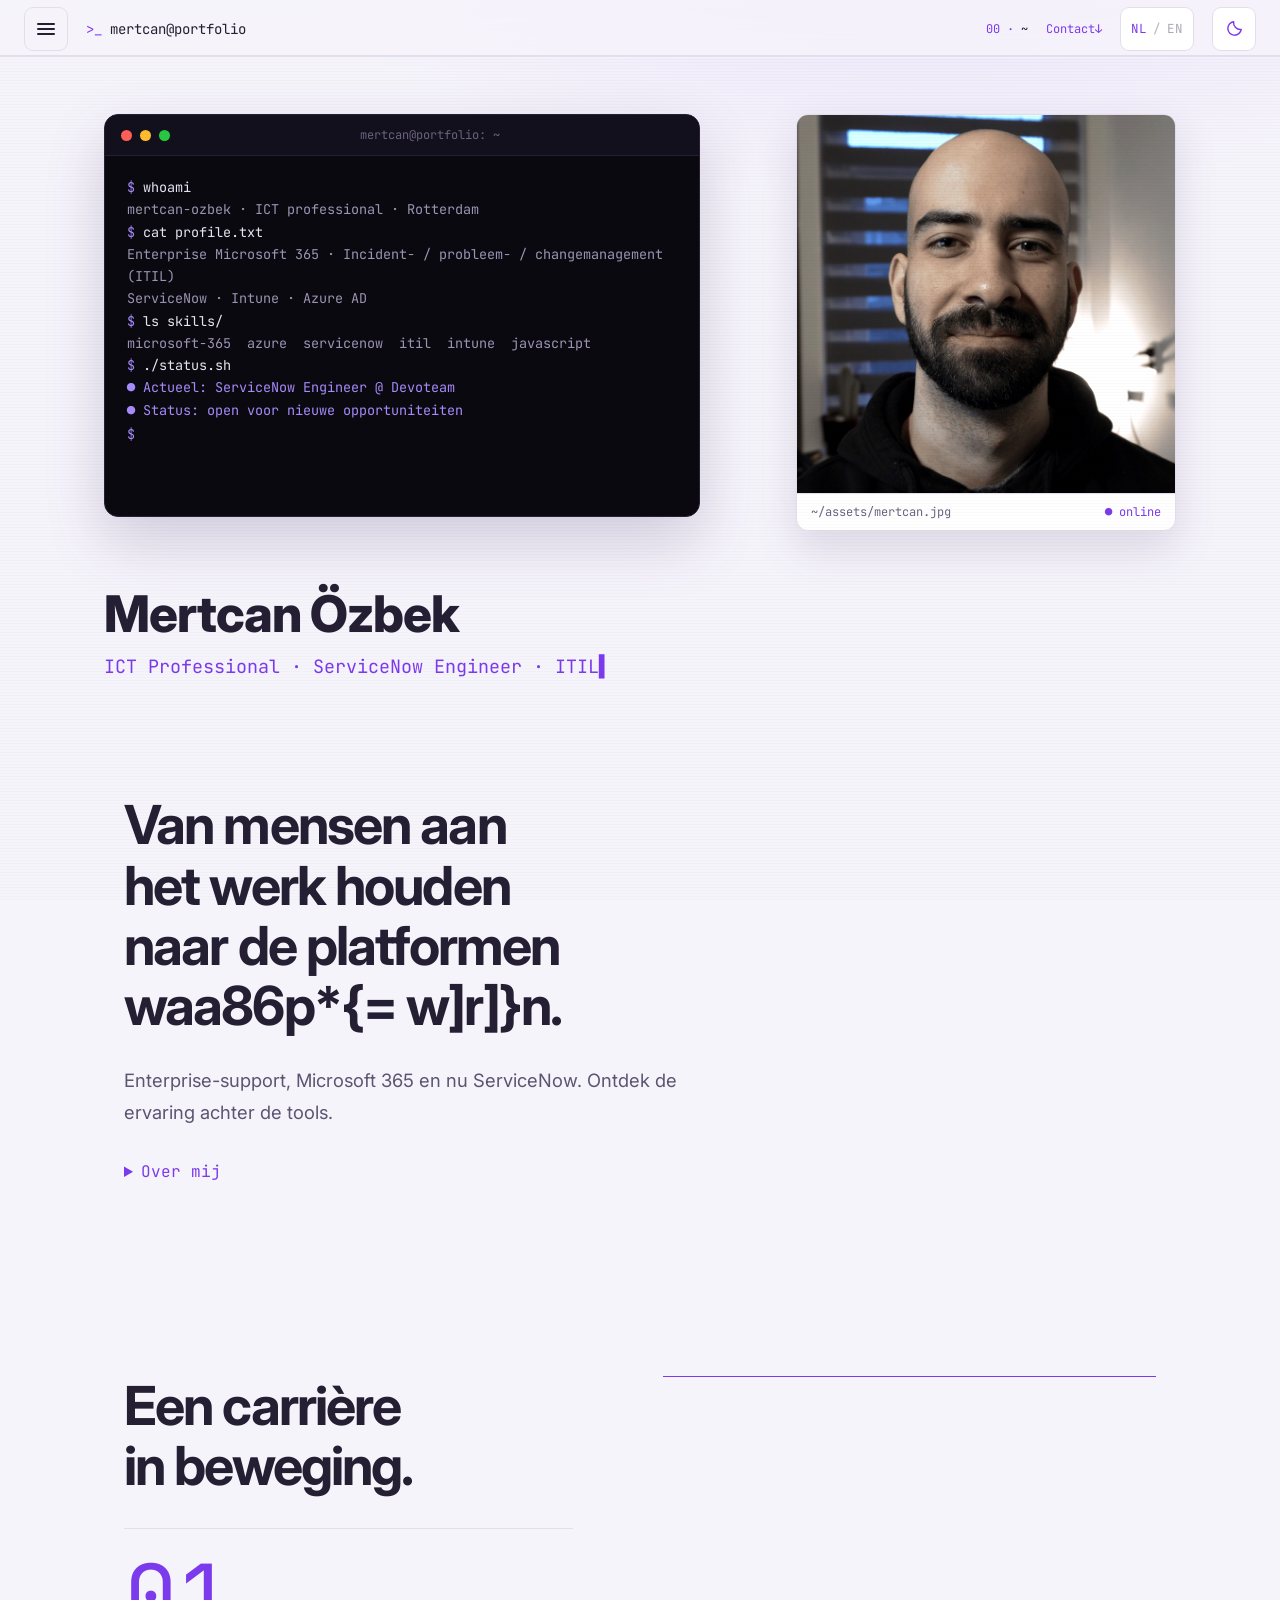
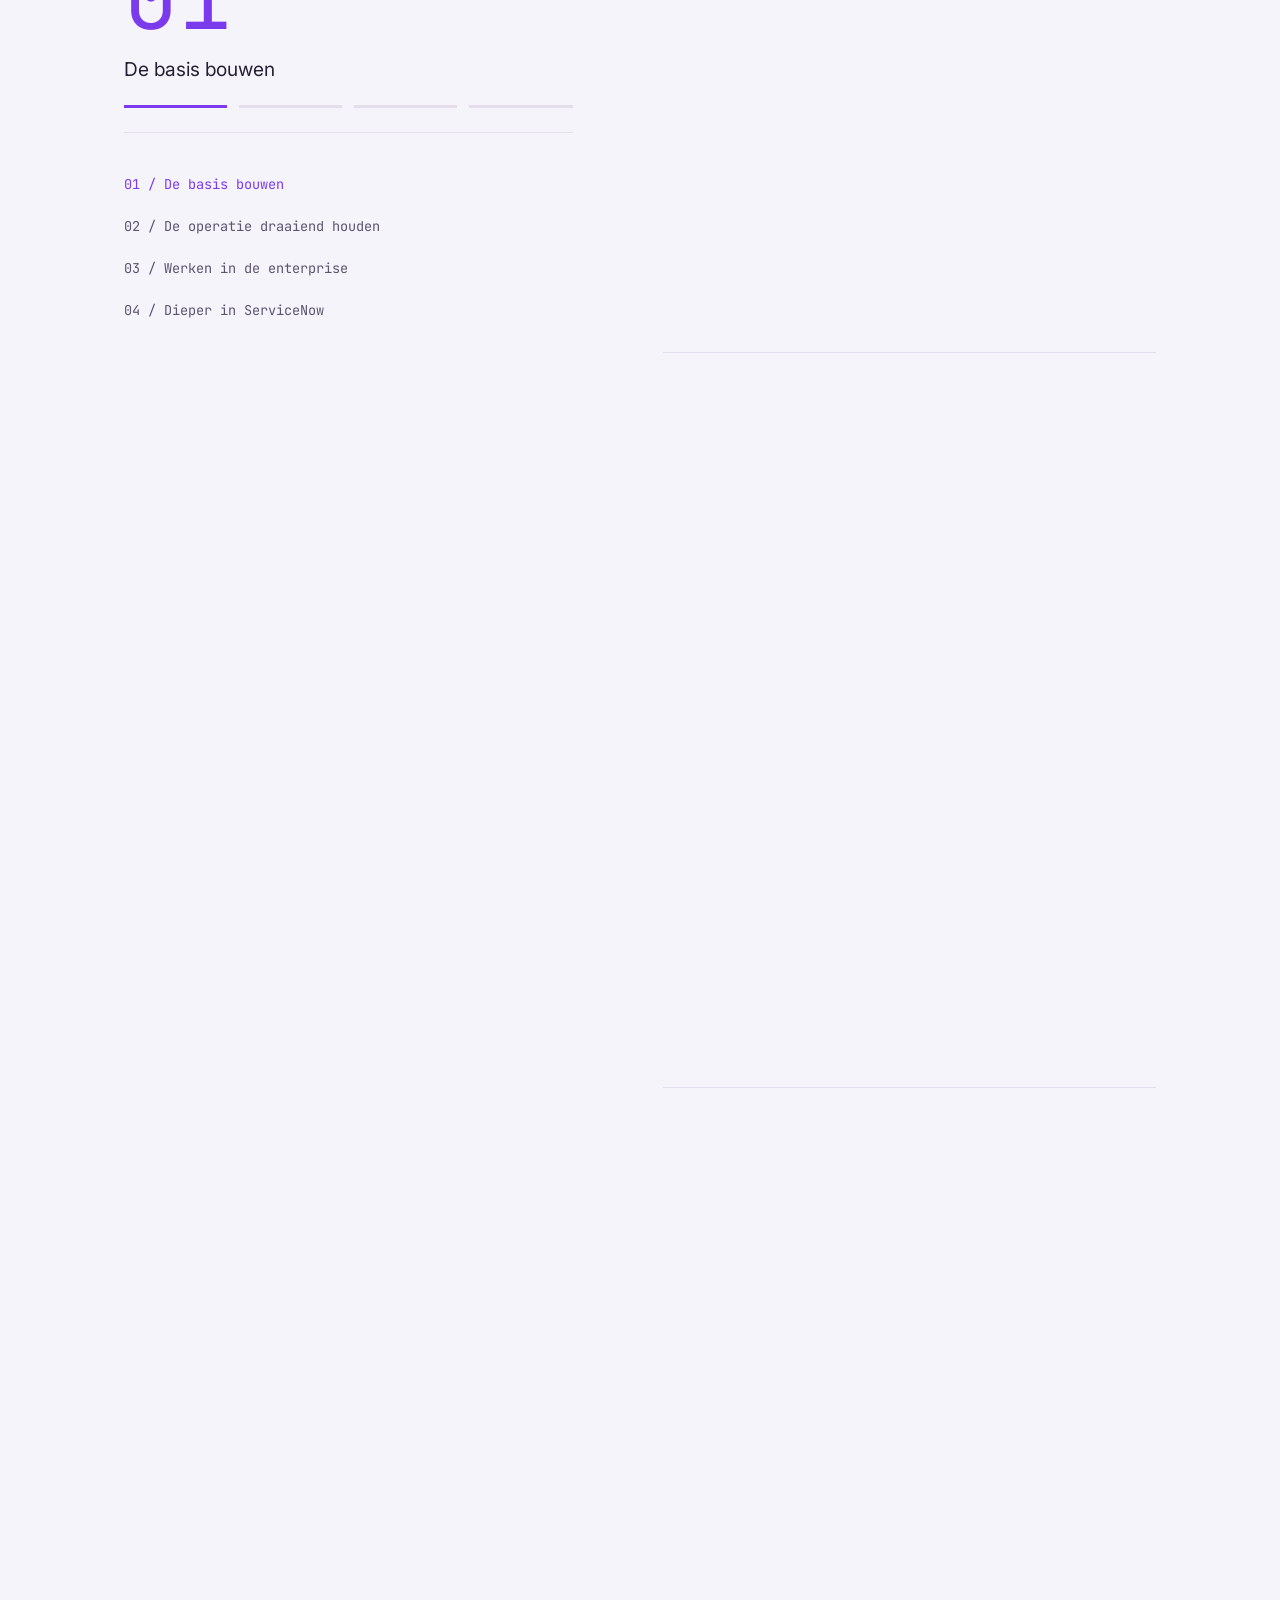
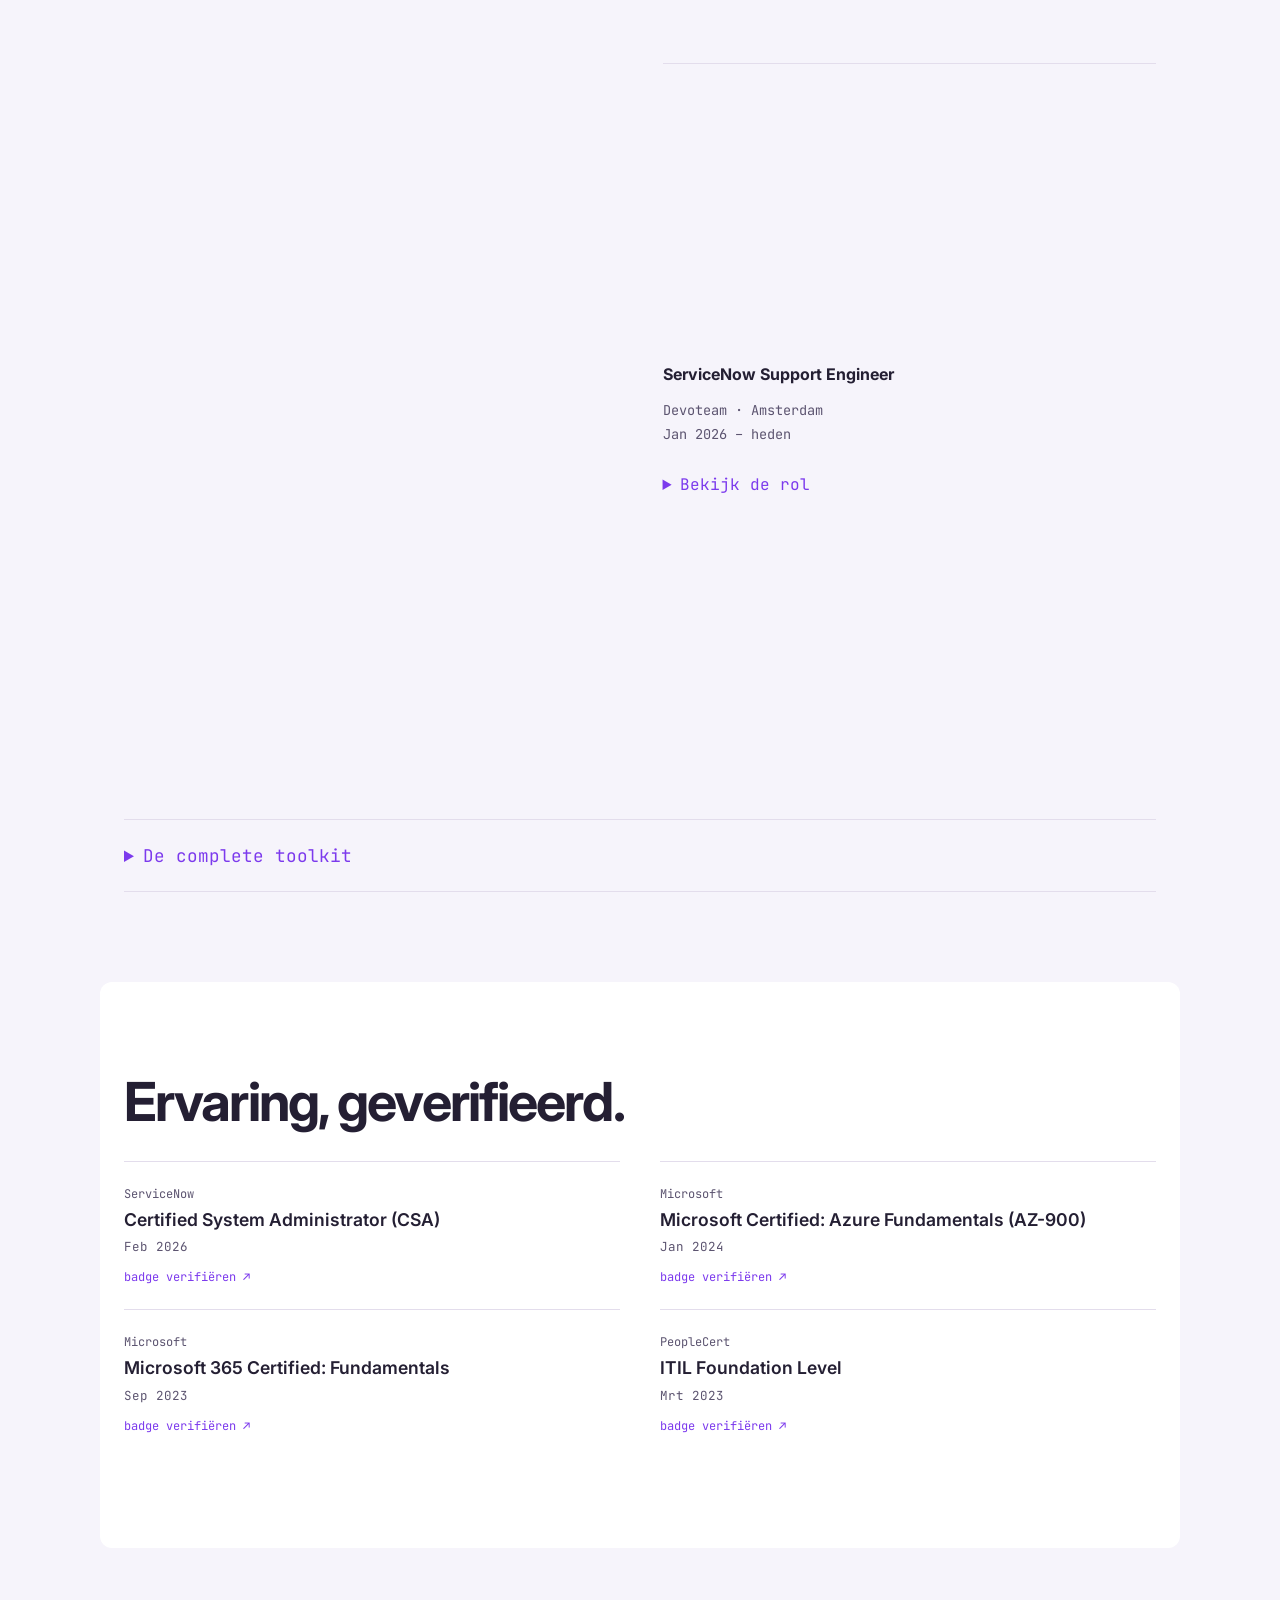
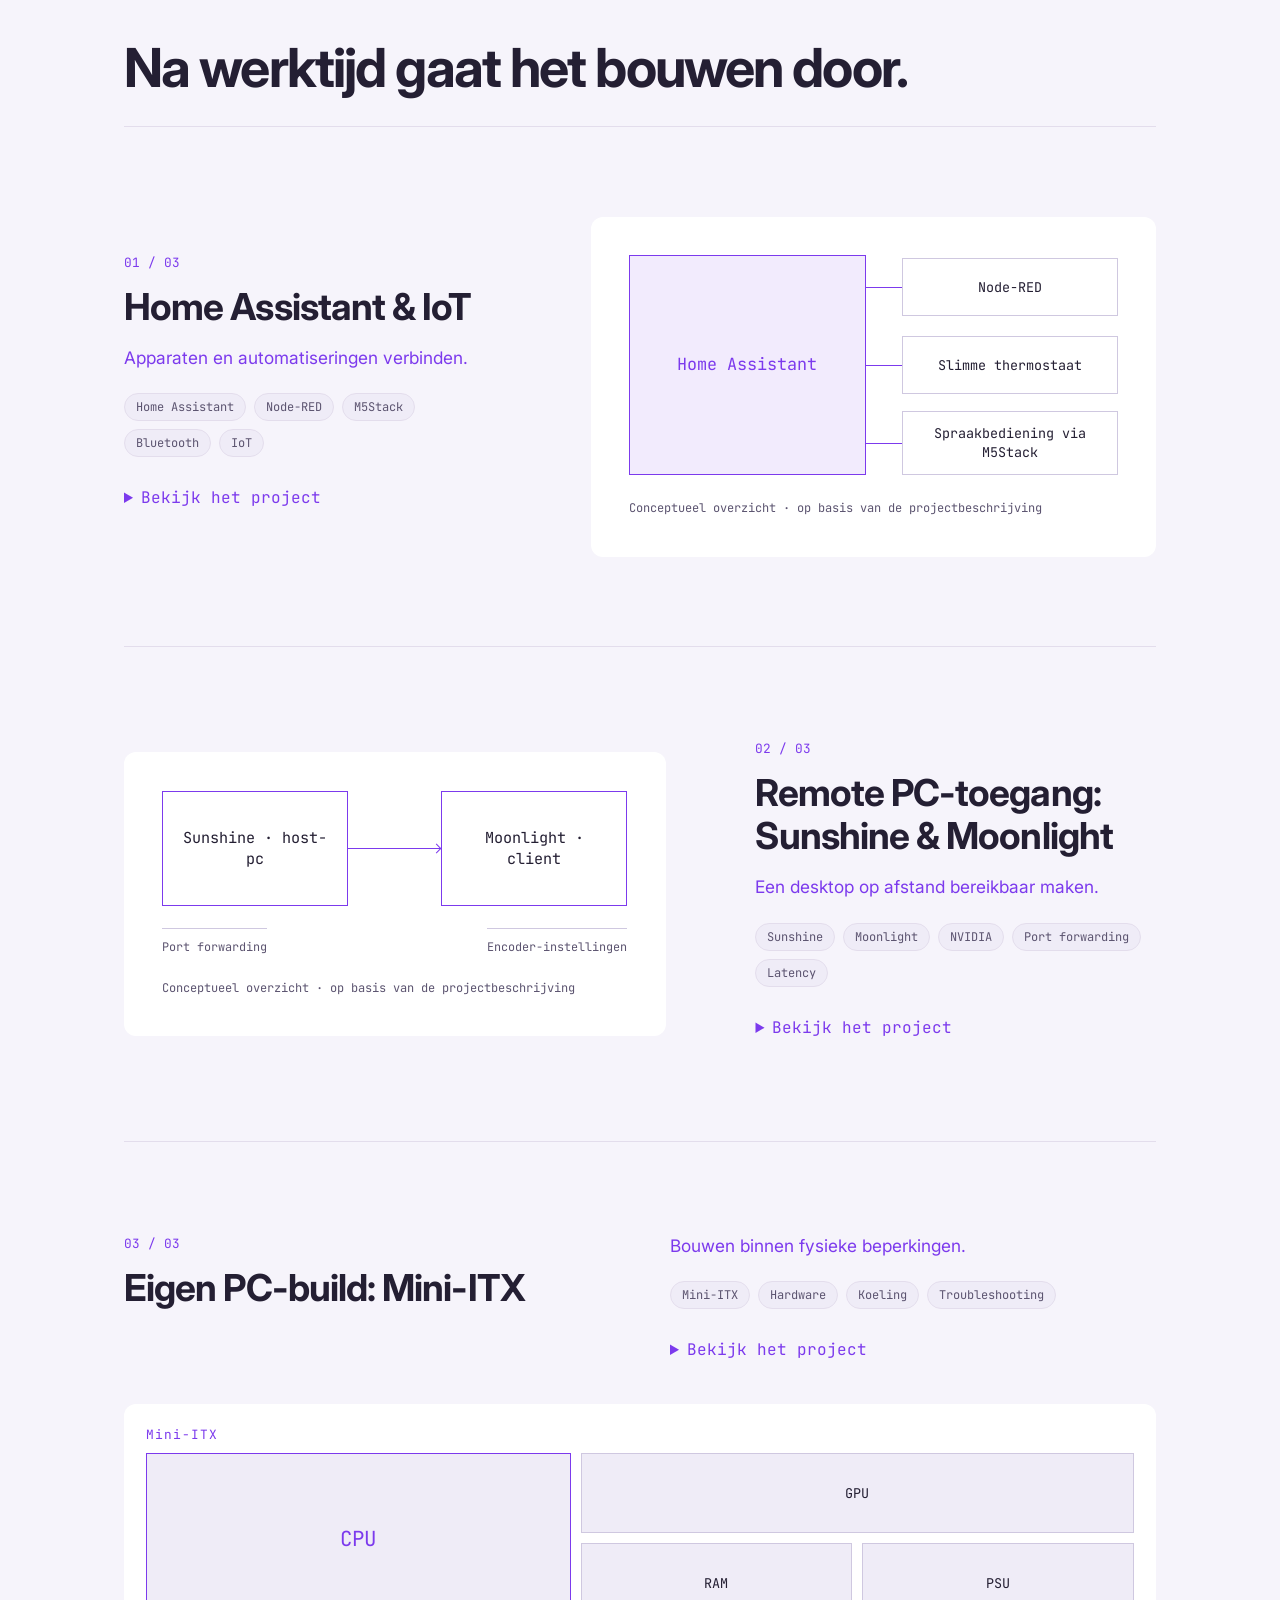
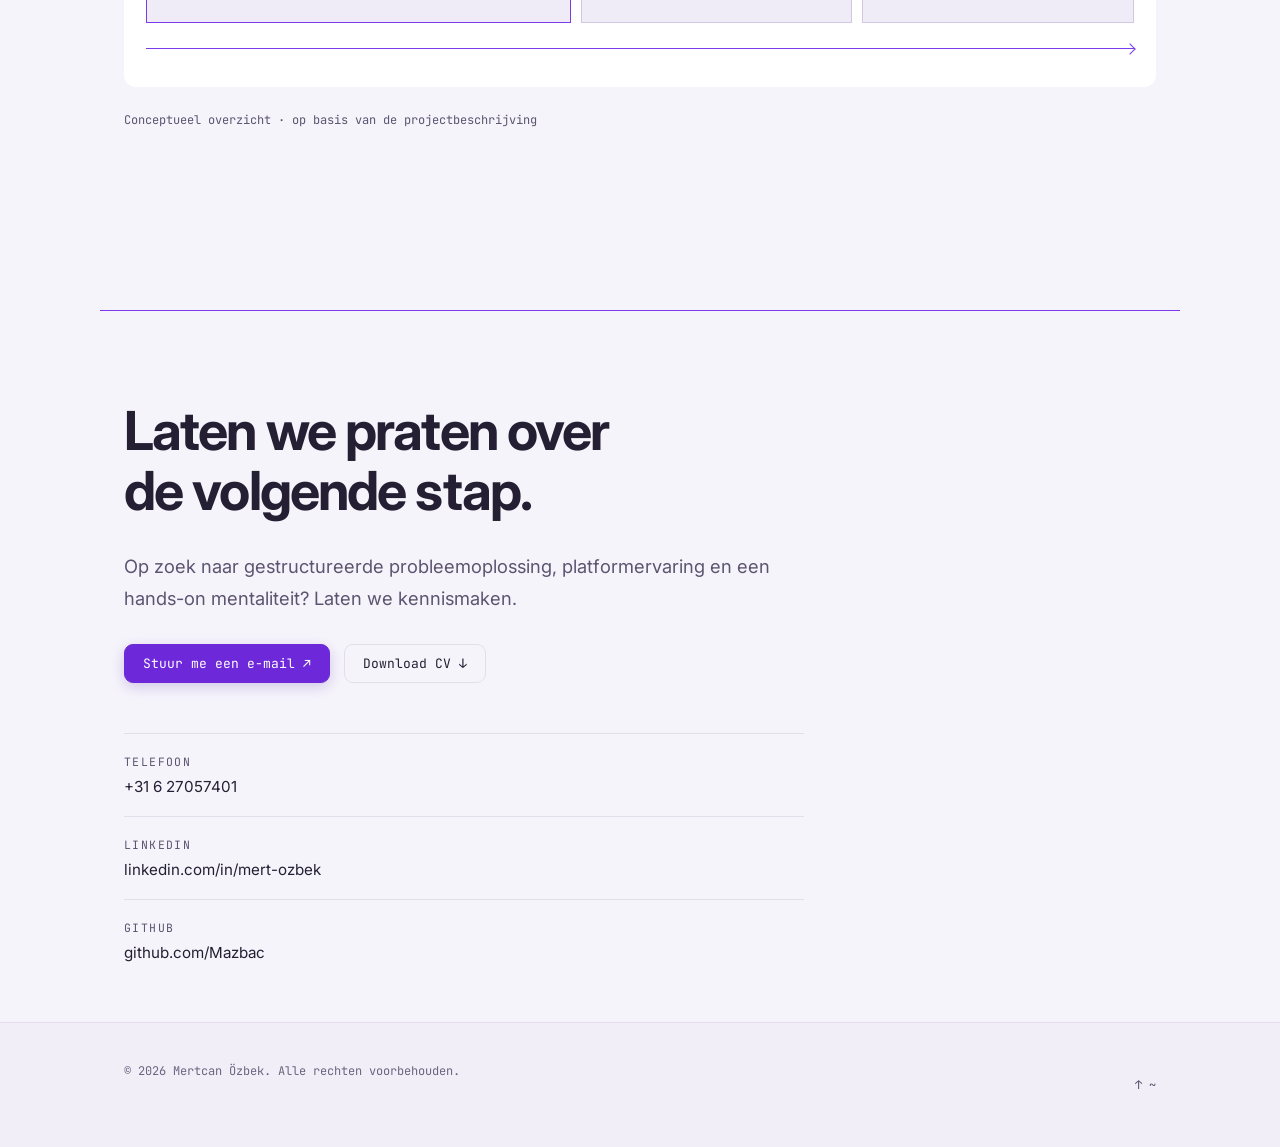
==== commit 9e21d5bd: "Move all content into JSON with generated fallback content/site.json becomes the single source of tr" ====
--- a/index.html
+++ b/index.html
@@ -25,6 +25,7 @@
   <link href="https://fonts.googleapis.com/css2?family=Inter:wght@400;500;600;700;800&family=JetBrains+Mono:wght@400;500;700&display=swap" rel="stylesheet">
   <link rel="stylesheet" href="css/styles.css">
   <link rel="stylesheet" href="css/journey.css">
+  <link rel="preload" as="fetch" href="content/site.json">
 </head>
 <body>
 
@@ -175,8 +176,7 @@
     </div>
   </noscript>
 
-  <script src="js/content.js"></script>
-  <script src="js/journey.js"></script>
+  <script src="js/content.generated.js"></script>
   <script src="js/app.js"></script>
 </body>
 </html>
--- a/css/styles.css
+++ b/css/styles.css
@@ -916,8 +916,6 @@
   font-family: var(--mono);
   font-size: 12px;
   color: var(--faint);
-  border-top: 1px solid var(--border);
-  padding-top: 20px;
 }
 
 .to-top {
--- a/css/journey.css
+++ b/css/journey.css
@@ -98,7 +98,7 @@
 /* Remote access: a horizontal transmission path with configuration as annotations. */
 .workbench-1 { display: grid; grid-template-columns: minmax(0, 1.15fr) minmax(250px, .85fr); gap: clamp(36px, 7vw, 100px); align-items: center; }
 .workbench-1 .project-notes { grid-column: 2; grid-row: 1; }
-.remote-route { grid-column: 1; grid-row: 1; padding: 30px 0 10px; }
+.remote-route { grid-column: 1; grid-row: 1; background: var(--surface); border-radius: 12px; padding: clamp(20px, 3vw, 42px); }
 .route-nodes { display: grid; grid-template-columns: minmax(0, 1fr) minmax(30px, .5fr) minmax(0, 1fr); align-items: center; }
 .route-nodes .diagram-item { min-height: 115px; border-color: var(--accent); font-size: .95rem; }
 .route-line { height: 1px; background: var(--accent); position: relative; }
@@ -112,7 +112,7 @@
 .workbench-2 .project-heading, .workbench-2 .project-supporting { min-width: 0; }
 .workbench-2 .project-supporting .project-hook { margin-top: 0; }
 .build-board { width: 100%; }
-.chassis { border: 1px solid var(--border-strong); padding: 22px; display: grid; grid-template-columns: 1.25fr .8fr .8fr; grid-template-rows: auto 80px 80px 32px; gap: 10px; background: var(--surface); }
+.chassis { border-radius: 12px; padding: 22px; display: grid; grid-template-columns: 1.25fr .8fr .8fr; grid-template-rows: auto 80px 80px 32px; gap: 10px; background: var(--surface); }
 .chassis-title { grid-column: 1 / -1; font: .8rem var(--mono); color: var(--accent); letter-spacing: .08em; }
 .part { background: var(--bg-soft); min-height: 0; }
 .part-0 { grid-column: 1; grid-row: 2 / 4; border-color: var(--accent); color: var(--accent); font-size: 1.3rem; }
@@ -154,7 +154,7 @@
   .workbench-1 .project-notes { grid-column: 1; grid-row: 1; }
   .remote-route { grid-column: 1; grid-row: 2; }
   .workbench-2 .project-notes { display: block; }
-  .automation-map { padding: 18px; }
+  .automation-map, .remote-route { padding: 18px; }
   .automation-nodes { grid-template-columns: minmax(0, 1fr) 18px minmax(0, 1.15fr); gap: 8px 0; }
   .automation-branch::before { width: 18px; left: -19px; }
   .diagram-item { padding: 9px 5px; font-size: .78rem; min-height: 56px; }
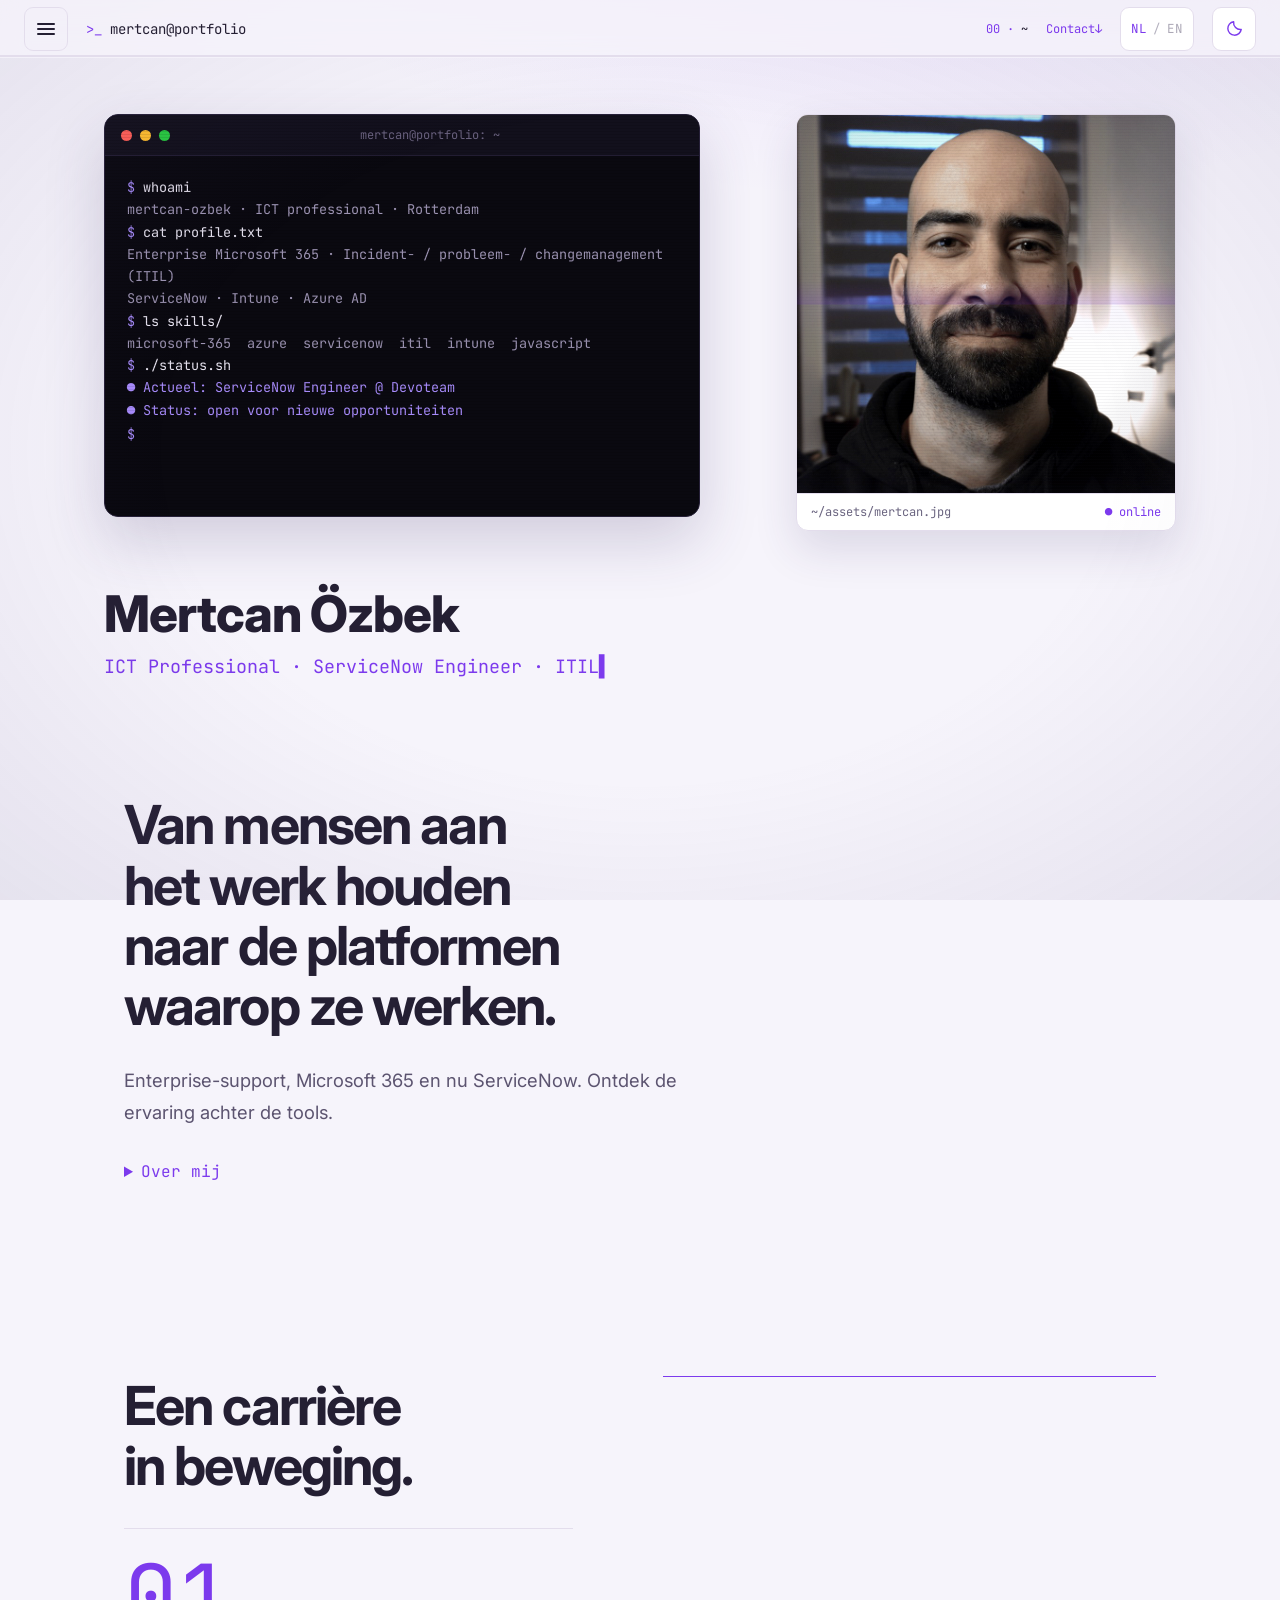
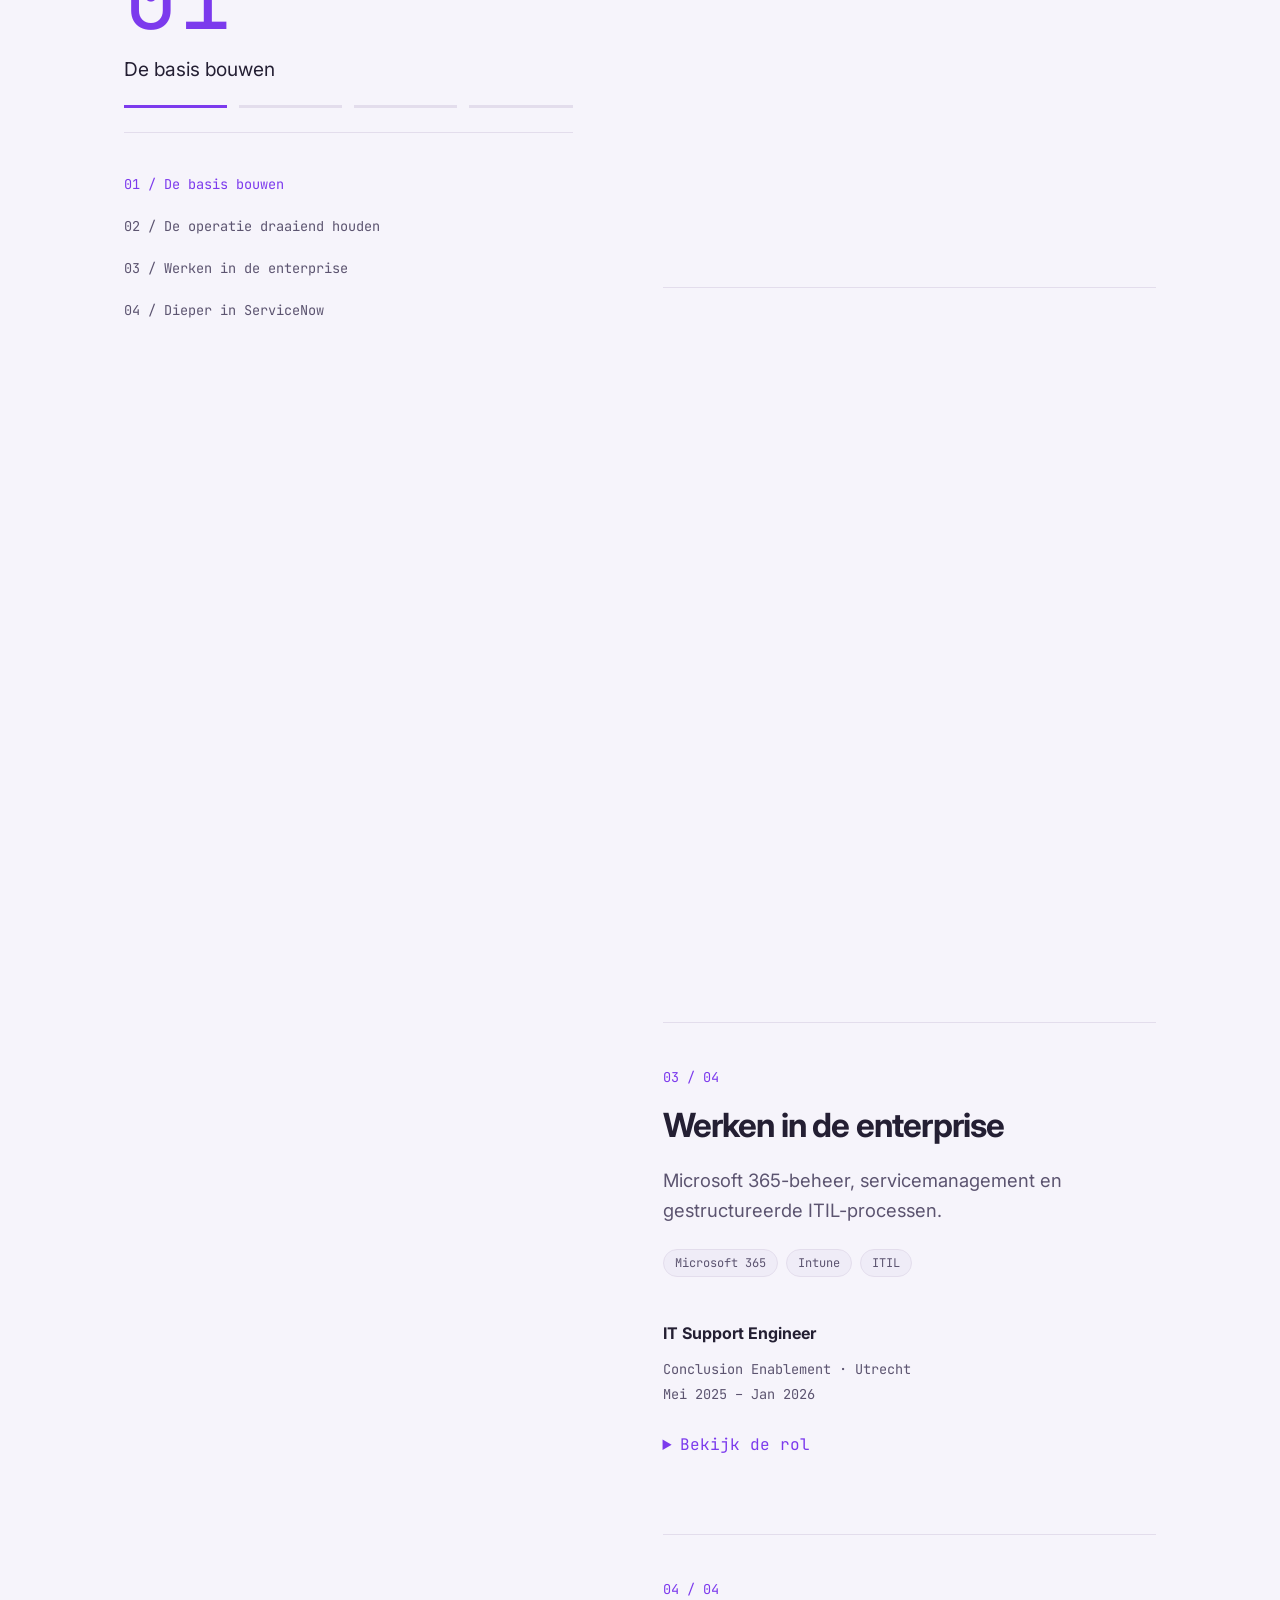
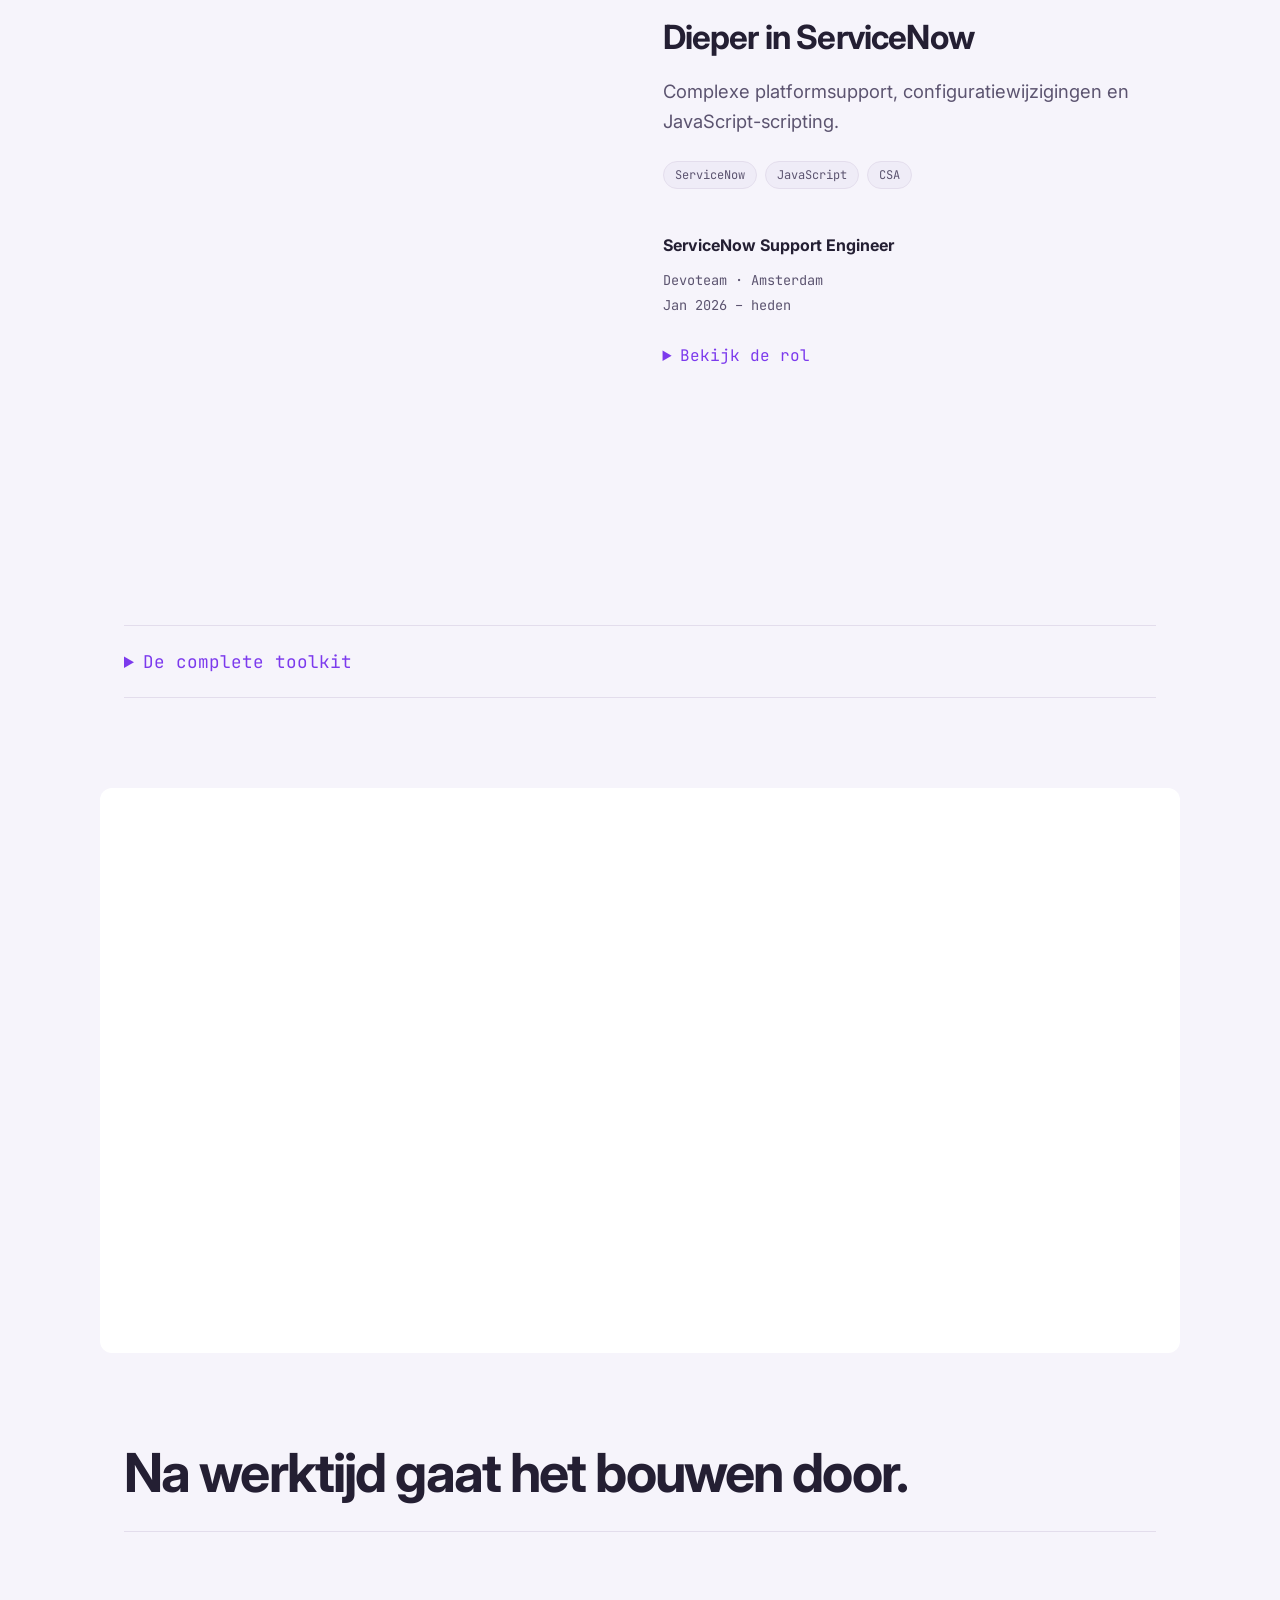
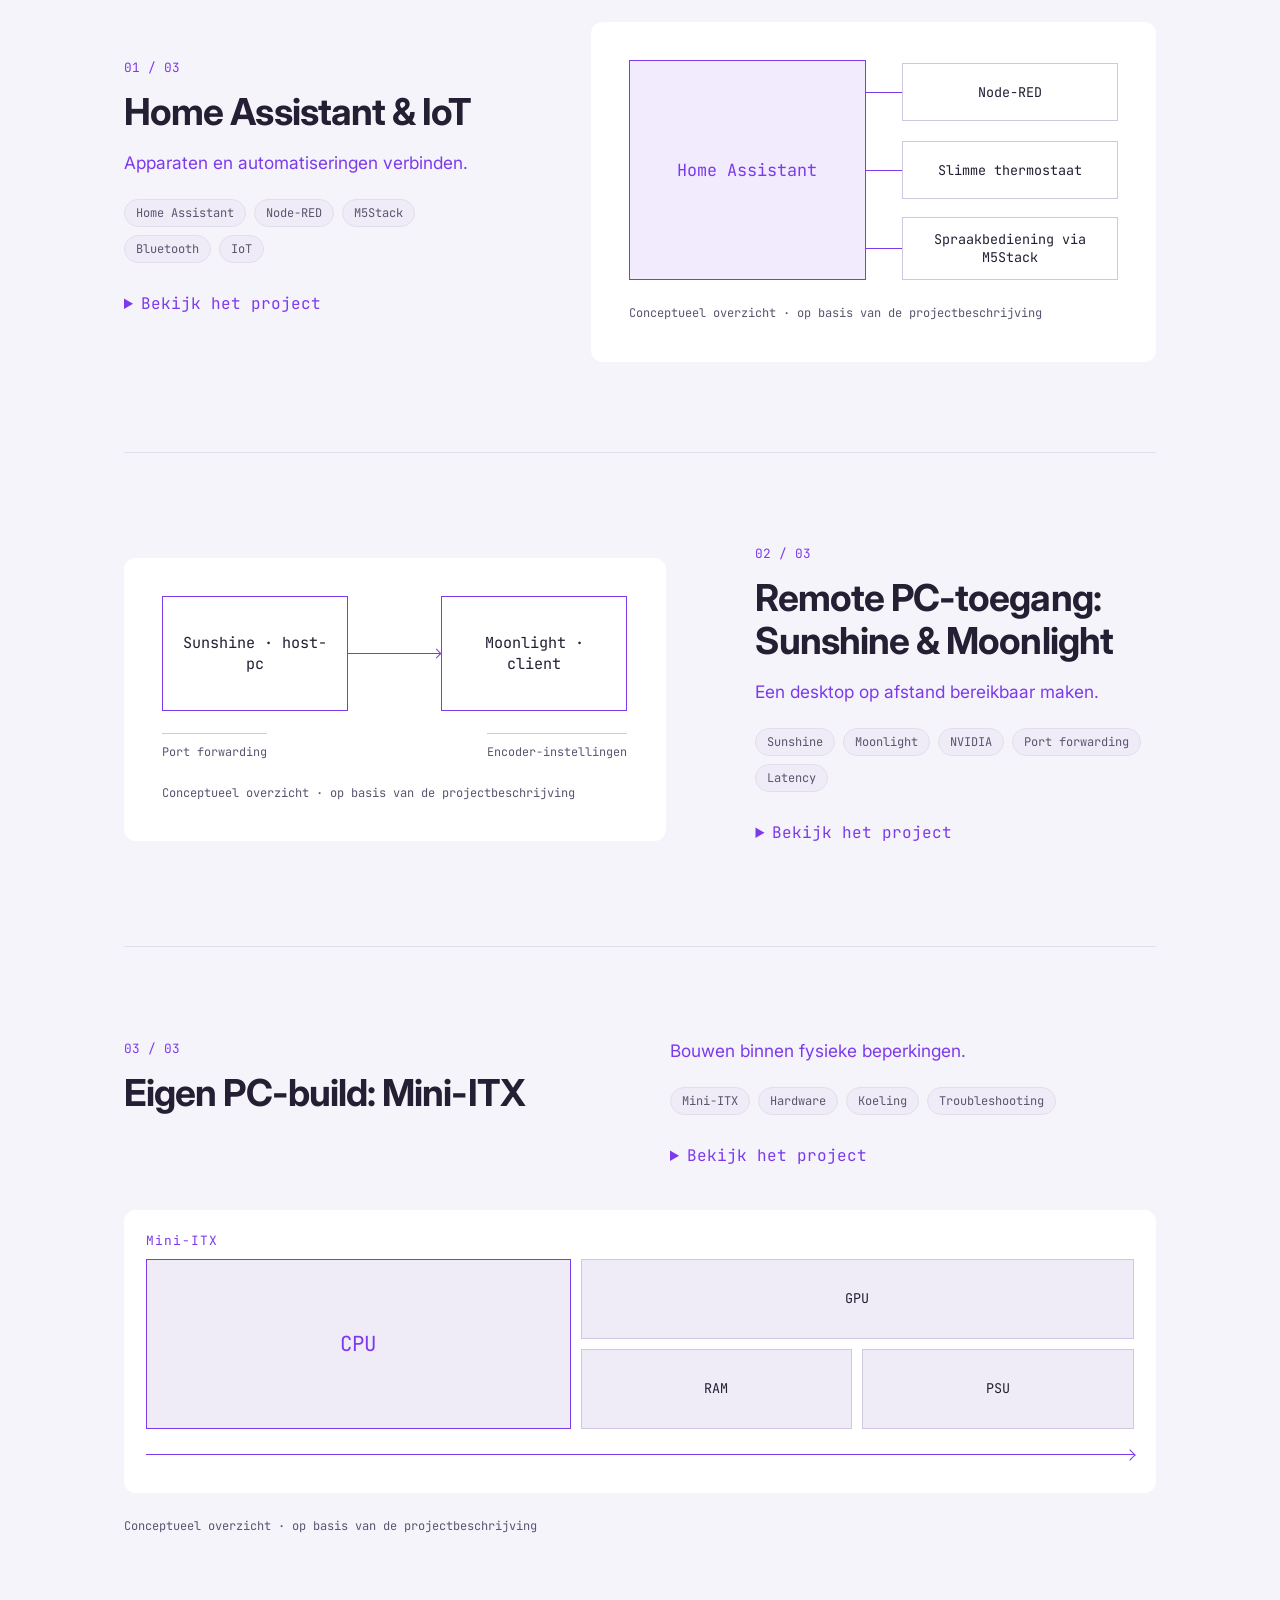
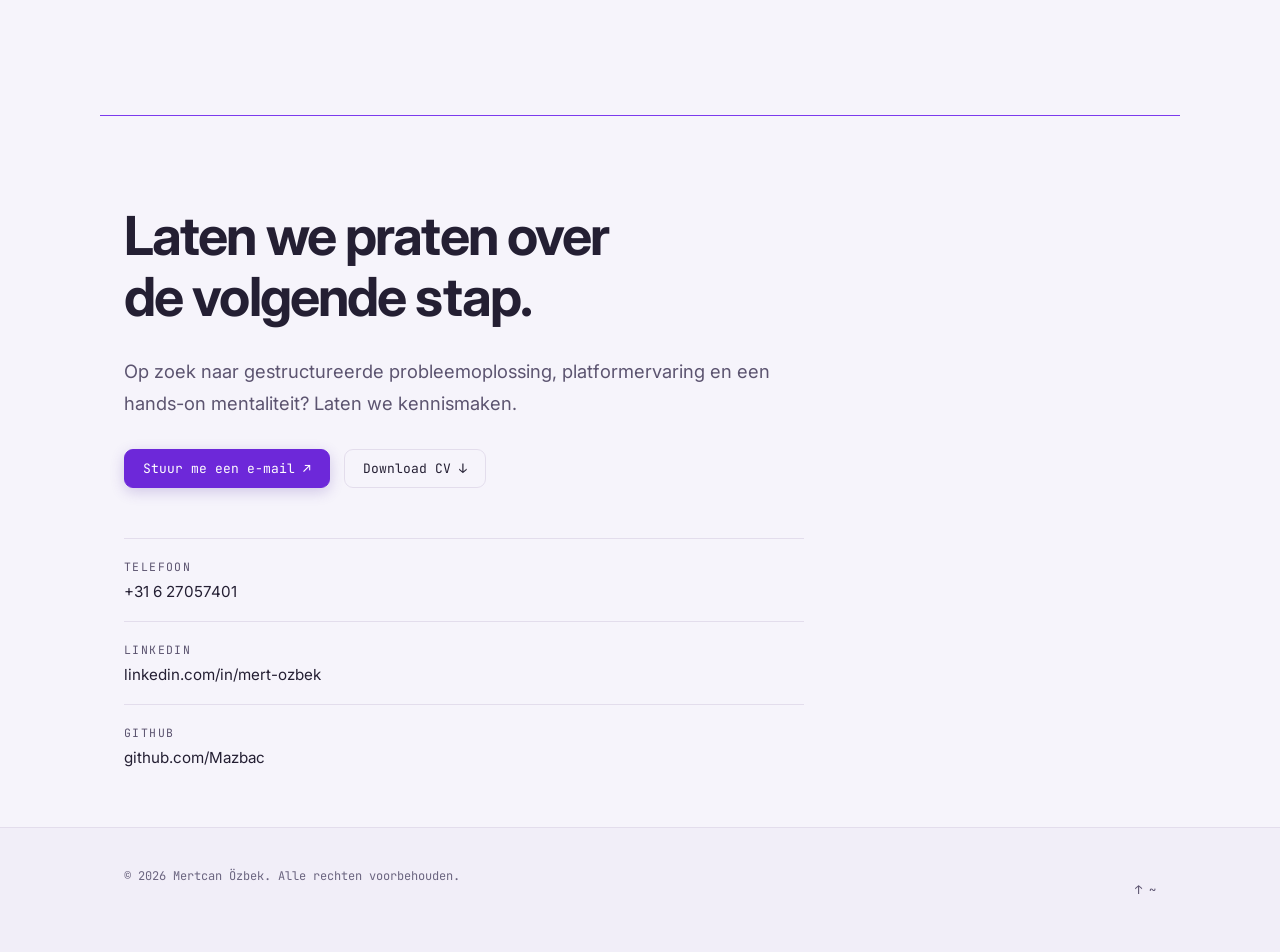
==== commit f86d0a06: "Give portrait and terminal dedicated CRT screen treatments" ====
--- a/index.html
+++ b/index.html
@@ -90,7 +90,9 @@
 
       <div class="hero-side">
         <figure class="photo-card">
-          <img id="headshotImg" src="assets/headshot.jpg" alt="Portret van Mertcan Özbek">
+          <div class="photo-screen">
+            <img id="headshotImg" src="assets/headshot.jpg" alt="Portret van Mertcan Özbek">
+          </div>
           <figcaption>
             <span>~/assets/mertcan.jpg</span>
             <span class="t-accent">● online</span>
--- a/css/styles.css
+++ b/css/styles.css
@@ -28,6 +28,8 @@
   --selection-bg: rgba(139, 92, 246, 0.45);
   --selection-text: #fff;
   --scanline: rgba(0, 0, 0, 0.09);
+  --photo-scanline: rgba(0, 0, 0, 0.16);
+  --photo-beam: rgba(195, 171, 255, 0.6);
   --vignette: rgba(0, 0, 0, 0.5);
   --matrix-trail: rgba(10, 9, 16, 0.12);
   --matrix-ink: rgba(167, 139, 250, 0.5);
@@ -65,6 +67,8 @@
   --selection-bg: rgba(124, 58, 237, 0.22);
   --selection-text: #241f33;
   --scanline: rgba(36, 31, 51, 0.018);
+  --photo-scanline: rgba(36, 31, 51, 0.05);
+  --photo-beam: rgba(124, 58, 237, 0.27);
   --vignette: rgba(90, 75, 130, 0.1);
   --matrix-trail: rgba(246, 244, 251, 0.14);
   --matrix-ink: rgba(109, 40, 217, 0.42);
@@ -87,6 +91,7 @@
   --accent: #a78bfa;
   --accent-strong: #8b5cf6;
   --accent-soft: rgba(139, 92, 246, 0.14);
+  --scanline: rgba(0, 0, 0, 0.09);
 }
 
 html[data-theme='light'] .btn-primary { box-shadow: 0 4px 14px rgba(90, 60, 170, 0.24); }
@@ -96,7 +101,6 @@
 html[data-theme='light'] .terminal { box-shadow: 0 24px 60px rgba(60, 45, 100, 0.2); }
 html[data-theme='light'] .terminal-bar { background: rgba(24, 20, 37, 0.6); }
 html[data-theme='light'] .matrix-canvas { opacity: 0.16; }
-html[data-theme='light'] .crt-overlay { background: repeating-linear-gradient(0deg, var(--scanline) 0px, var(--scanline) 1px, transparent 1px, transparent 3px); }
 
 * { box-sizing: border-box; }
 
@@ -141,11 +145,7 @@
   inset: 0;
   z-index: 80;
   pointer-events: none;
-  background:
-    repeating-linear-gradient(0deg,
-       var(--scanline) 0px, var(--scanline) 1px,
-      transparent 1px, transparent 3px),
-     radial-gradient(ellipse at center, transparent 52%, var(--vignette) 100%);
+  background: radial-gradient(ellipse at center, transparent 52%, var(--vignette) 100%);
 }
 
 main, footer.site { position: relative; z-index: 1; }
@@ -360,6 +360,7 @@
 /* terminal window */
 
 .terminal {
+  position: relative;
   background: var(--bg);
   color: var(--text);
   border: 1px solid var(--border);
@@ -368,6 +369,17 @@
   box-shadow:
     0 24px 60px rgba(0, 0, 0, 0.5),
     0 0 48px rgba(139, 92, 246, 0.10);
+}
+
+/* The terminal and portrait are the screens; the rest of the page stays clear. */
+.terminal::after {
+  content: '';
+  position: absolute;
+  inset: 0;
+  pointer-events: none;
+  background: repeating-linear-gradient(0deg,
+    var(--scanline) 0px, var(--scanline) 1px,
+    transparent 1px, transparent 3px);
 }
 
 .terminal.settling {
@@ -471,6 +483,71 @@
   transition: box-shadow 0.3s, border-color 0.3s, transform 0.3s;
 }
 
+.photo-screen {
+  position: relative;
+  overflow: hidden;
+  isolation: isolate;
+}
+
+.photo-screen::before,
+.photo-screen::after {
+  content: '';
+  position: absolute;
+  pointer-events: none;
+  inset: 0;
+  z-index: 1;
+}
+
+.photo-screen::before {
+  background:
+    repeating-linear-gradient(0deg,
+      var(--photo-scanline) 0px, var(--photo-scanline) 1px,
+      transparent 1px, transparent 3px),
+    radial-gradient(ellipse at center, transparent 50%, rgba(8, 6, 20, 0.36) 100%);
+  box-shadow: inset 0 0 34px rgba(8, 6, 20, 0.38);
+  opacity: 0.9;
+  transition: opacity 0.18s;
+}
+
+.photo-screen::after {
+  background: linear-gradient(to bottom,
+    transparent 39%,
+    rgba(167, 139, 250, 0.03) 44%,
+    var(--photo-beam) 50%,
+    rgba(167, 139, 250, 0.09) 50.3%,
+    transparent 61%);
+  opacity: 0.65;
+  animation: photo-scan 8s linear infinite;
+  will-change: transform;
+  transition: opacity 0.18s;
+}
+
+@keyframes photo-scan {
+  from { transform: translateY(-100%); }
+  to { transform: translateY(100%); }
+}
+
+html[data-theme='light'] .photo-screen::before {
+  background:
+    repeating-linear-gradient(0deg,
+      var(--photo-scanline) 0px, var(--photo-scanline) 1px,
+      transparent 1px, transparent 3px),
+    radial-gradient(ellipse at center, transparent 55%, rgba(36, 31, 51, 0.14) 100%);
+  box-shadow: inset 0 0 28px rgba(36, 31, 51, 0.15);
+}
+
+@media (hover: hover) {
+  .photo-card:hover .photo-screen::before,
+  .photo-card:hover .photo-screen::after { opacity: 1; }
+}
+
+.photo-card.is-scan-boosted .photo-screen::before,
+.photo-card.is-scan-boosted .photo-screen::after { opacity: 1; }
+
+.photo-card.is-scan-boosted .photo-screen::before {
+  box-shadow: inset 0 0 34px rgba(167, 139, 250, 0.3);
+}
+
 @media (hover: hover) {
   .photo-card:hover {
     border-color: var(--border-strong);
@@ -481,7 +558,7 @@
   .photo-card:hover img { filter: saturate(1) contrast(1.05); }
 }
 
-.photo-card img {
+.photo-screen img {
   display: block;
   width: 100%;
   aspect-ratio: 1 / 1;
@@ -954,7 +1031,6 @@
   }
 
   .hero-side { order: -1; justify-content: center; }
-  .photo-card { max-width: 280px; }
   .terminal-body { min-height: 320px; }
 
   .about-grid { grid-template-columns: 1fr; }
@@ -980,7 +1056,6 @@
     padding-top: calc(var(--nav-h) + 20px);
     gap: 20px;
   }
-  .photo-card { max-width: 200px; }
   .photo-card figcaption span:first-child { display: none; }
   .terminal-body { min-height: 250px; max-height: 250px; }
   .hero-intro { padding-top: 20px; }
@@ -997,6 +1072,9 @@
 
 @media (prefers-reduced-motion: reduce) {
   html { scroll-behavior: auto; }
+
+  .photo-screen::after { animation: none; opacity: 0; }
+  .photo-screen::before { transition: none; }
 
   .glitch::before, .glitch::after { display: none; }
   .caret { animation: none; }
--- a/css/journey.css
+++ b/css/journey.css
@@ -8,7 +8,7 @@
 .journey-opening > p, .contact-finale > p { font-size: 1.15rem; color: var(--muted); max-width: 55ch; line-height: 1.75; }
 .about-grid { grid-template-columns: 1.5fr 1fr; gap: 70px; align-items: center; }
 details { color: var(--muted); }
-summary { cursor: pointer; color: var(--accent); font-family: var(--mono); padding: 14px 0; min-height: 44px; }
+summary { cursor: pointer; user-select: none; -webkit-user-select: none; color: var(--accent); font-family: var(--mono); padding: 14px 0; min-height: 44px; }
 details[open] summary { margin-bottom: 12px; }
 details p, details li { line-height: 1.75; }
 @supports selector(details::details-content) and (interpolate-size: allow-keywords) {
@@ -42,7 +42,7 @@
 .phase-jumps { display: grid; gap: 4px; }
 .phase-jumps a { padding: 10px 0; font: .85rem var(--mono); color: var(--muted); text-decoration: none; }
 .phase-jumps a.is-current { color: var(--accent); }
-.career-phase { min-height: max(55vh, 36rem); padding: 45px 0 65px; border-top: 1px solid var(--border); scroll-margin-top: 95px; }
+.career-phase { padding: 45px 0 65px; border-top: 1px solid var(--border); scroll-margin-top: 95px; }
 .overlap-note { color: var(--muted); font-size: .85rem; line-height: 1.6; }
 .phase-number { font: .85rem var(--mono); color: var(--accent); margin-bottom: 20px; }
 .career-phase h3 { font-size: clamp(1.7rem, 2.6vw, 2.8rem); letter-spacing: -.025em; line-height: 1.15; margin: 0 0 20px; }
@@ -143,7 +143,7 @@
   .career-orbit { display: none; }
   .phase-jumps { grid-template-columns: 1fr 1fr; gap: 10px; }
   .phase-jumps a { font-size: .75rem; }
-  .career-phase { min-height: 0; padding: 32px 0 40px; }
+  .career-phase { padding: 32px 0 40px; }
   .workbench-project { gap: 32px; }
   .journey-opening h2, .journey-title, .career-stage h2, .contact-finale h2 { margin-bottom: 24px; }
 }
@@ -176,5 +176,5 @@
 }
 @media (prefers-reduced-motion: reduce) {
   .career-stage { position: static; }
-  .career-phase { min-height: 0; opacity: 1; }
+  .career-phase { opacity: 1; }
 }
